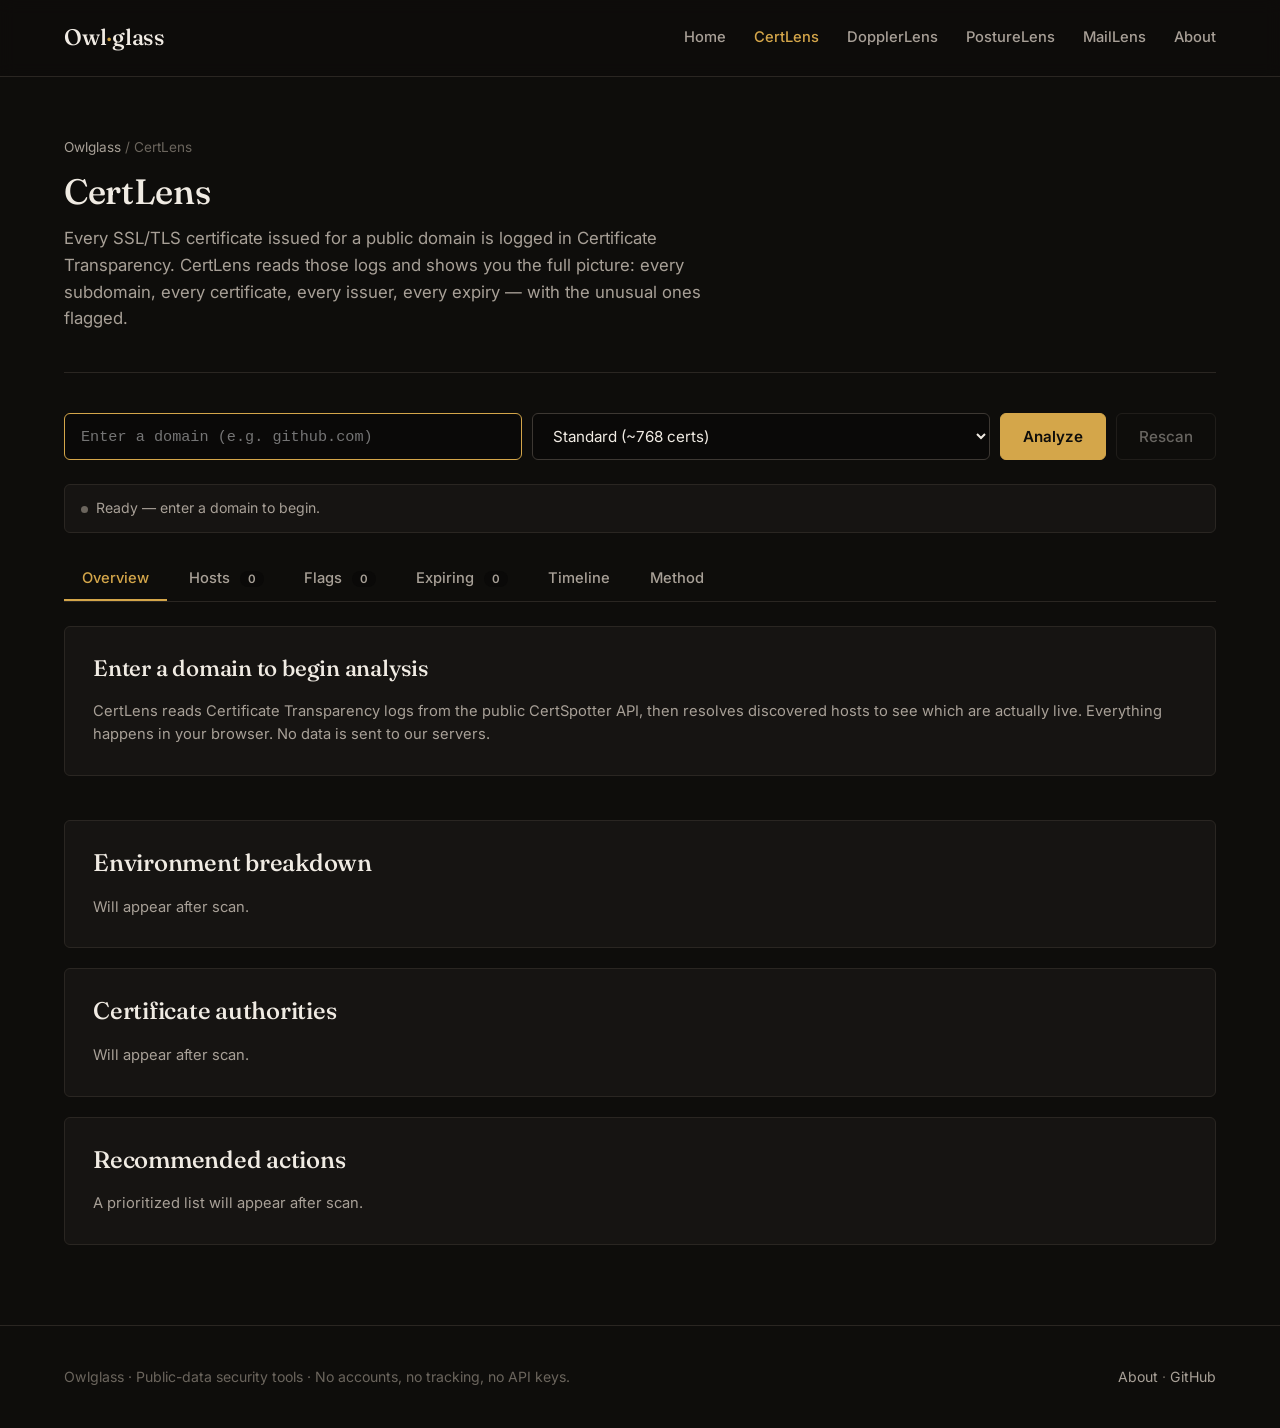
==== certlens/index.html @ 4515b96d "Add files via upload" ====
<!DOCTYPE html>
<html lang="en">
<head>
  <meta charset="UTF-8">
  <meta name="viewport" content="width=device-width, initial-scale=1">
  <title>CertLens · Owlglass</title>
  <meta name="description" content="Find every subdomain and certificate ever issued for a domain. Surface shadow IT, expiring certificates, and unexpected issuance — using public Certificate Transparency logs.">
  <link rel="preconnect" href="https://fonts.googleapis.com">
  <link rel="preconnect" href="https://fonts.gstatic.com" crossorigin>
  <link href="https://fonts.googleapis.com/css2?family=Fraunces:opsz,wght@9..144,400;9..144,500&family=Inter:wght@400;500;600&display=swap" rel="stylesheet">
  <link rel="stylesheet" href="/assets/style.css">
</head>
<body>
  <div id="site-header"></div>

  <main class="container">

    <div class="tool-header">
      <div class="breadcrumb"><a href="/">Owlglass</a> / CertLens</div>
      <h1>CertLens</h1>
      <p class="tagline">Every SSL/TLS certificate issued for a public domain is logged in Certificate Transparency. CertLens reads those logs and shows you the full picture: every subdomain, every certificate, every issuer, every expiry — with the unusual ones flagged.</p>
    </div>

    <div class="input-row no-print">
      <input id="domainInput" type="text" placeholder="Enter a domain (e.g. github.com)" autocomplete="off">
      <select id="depthSelect" title="How many certificates to fetch">
        <option value="1">Quick (~256 certs)</option>
        <option value="3" selected>Standard (~768 certs)</option>
        <option value="5">Deep (~1280 certs)</option>
        <option value="10">Maximum (~2560 certs)</option>
      </select>
      <button class="btn primary" id="scanBtn">Analyze</button>
      <button class="btn" id="rescanBtn" disabled>Rescan</button>
    </div>

    <div class="status" id="statusBar">
      <div><span class="dot" id="statusDot"></span><span id="statusText">Ready — enter a domain to begin.</span></div>
      <div class="faint" id="lastScanText"></div>
    </div>

    <div class="tabs no-print">
      <button class="tab active" data-view="overview">Overview</button>
      <button class="tab" data-view="hosts">Hosts <span class="count" id="hostCount">0</span></button>
      <button class="tab" data-view="risks">Flags <span class="count" id="riskCount">0</span></button>
      <button class="tab" data-view="expiring">Expiring <span class="count" id="expCount">0</span></button>
      <button class="tab" data-view="timeline">Timeline</button>
      <button class="tab" data-view="about">Method</button>
    </div>

    <section class="view active" id="view-overview">
      <div class="section" id="heroBox">
        <h2 id="heroHeadline" style="font-size:1.4rem;">Enter a domain to begin analysis</h2>
        <p id="heroSummary" class="muted">CertLens reads Certificate Transparency logs from the public CertSpotter API, then resolves discovered hosts to see which are actually live. Everything happens in your browser. No data is sent to our servers.</p>
      </div>

      <div class="stats" id="overviewStats"></div>

      <div class="section">
        <h2>Environment breakdown</h2>
        <div id="categoryBreakdown"><p class="muted">Will appear after scan.</p></div>
      </div>

      <div class="section">
        <h2>Certificate authorities</h2>
        <div id="issuerBreakdown"><p class="muted">Will appear after scan.</p></div>
      </div>

      <div class="section">
        <h2>Recommended actions</h2>
        <div id="recommendations"><p class="muted">A prioritized list will appear after scan.</p></div>
      </div>
    </section>

    <section class="view" id="view-hosts">
      <div class="section">
        <h2 id="hostsTitle">Discovered hosts</h2>
        <div class="filters" id="hostFilters">
          <button class="filter active" data-f="all">All</button>
          <button class="filter" data-f="active">Active certs</button>
          <button class="filter" data-f="alive">Live (DNS responds)</button>
          <button class="filter" data-f="prod">Production</button>
          <button class="filter" data-f="dev">Dev / Staging</button>
          <button class="filter" data-f="admin">Admin / Internal</button>
          <button class="filter" data-f="risky">Flagged</button>
        </div>
        <div id="hostList"><p class="muted">Will appear after scan.</p></div>
      </div>
    </section>

    <section class="view" id="view-risks">
      <div class="section">
        <h2>Hosts with flags</h2>
        <p class="muted" style="margin-bottom: 16px;">Suspicious naming, abnormal issuance frequency, revoked certificates, and expiring or expired certs.</p>
        <div id="riskList"><p class="muted">Will appear after scan.</p></div>
      </div>
    </section>

    <section class="view" id="view-expiring">
      <div class="section">
        <h2>Certificates expiring within 30 days</h2>
        <div id="expiringList"><p class="muted">Will appear after scan.</p></div>
      </div>
    </section>

    <section class="view" id="view-timeline">
      <div class="section">
        <h2>Issuance timeline (last 90 days)</h2>
        <div id="timelineList"><p class="muted">Will appear after scan.</p></div>
      </div>
    </section>

    <section class="view" id="view-about">
      <div class="section">
        <h2>How CertLens works</h2>
        <p>Every public SSL/TLS certificate is logged in <strong>Certificate Transparency</strong> — a public, append-only system designed to detect mis-issuance. Anyone can search this data. CertLens uses the <a href="https://sslmate.com/certspotter/" target="_blank" rel="noopener">SSLMate CertSpotter API</a> to retrieve certificates for a domain (and all of its subdomains), then runs DNS lookups via <a href="https://developers.google.com/speed/public-dns/docs/doh" target="_blank" rel="noopener">Google's public DNS-over-HTTPS resolver</a> to see which hosts are actually responding.</p>

        <h3 style="margin-top:24px; margin-bottom:8px;">What CertLens flags</h3>
        <p class="muted">Suspicious naming patterns (login-, secure-, verify-), abnormal issuance frequency for a single host, revoked certificates, expiring or expired certs, and mixed-issuer patterns that may indicate inconsistent ownership.</p>

        <h3 style="margin-top:24px; margin-bottom:8px;">Honest limits</h3>
        <p class="muted">Wildcard certificates (<code>*.example.com</code>) don't reveal subdomain names. The unauthenticated CertSpotter API has hourly rate limits — heavy use of "Maximum" depth on many domains may hit them. Certificates from private PKI never appear in public CT logs.</p>
      </div>
    </section>

  </main>

  <div id="site-footer"></div>
  <script src="/assets/shared.js"></script>
  <script>Owlglass.mount({ active: 'certlens' });</script>

  <script>
  'use strict';

  // ============================================================
  // CertLens — application logic
  // ============================================================

  const CERTSPOTTER_API = 'https://api.certspotter.com/v1/issuances';
  const STORAGE_PREFIX = 'owlglass_certlens_v1_';

  let currentDomain = null;
  let allCerts = [];
  let allHosts = [];
  let knownIds = new Set();
  let newIds = new Set();
  let activeHostFilter = 'all';
  let scanInProgress = false;

  // ------- Categorization -------
  function categorizeHost(name) {
    const n = name.toLowerCase();
    if (/^(login|sso|auth|account|signin|verify|secure)[-.]/.test(n)) return { cat: 'auth', label: 'Auth / Login', risk: 'high' };
    if (/(admin|panel|control|manage|console|dashboard|portal)[-.]/.test(n)) return { cat: 'admin', label: 'Admin', risk: 'high' };
    if (/^(dev|test|staging|stage|qa|uat|preview|sandbox|demo|beta)[-.]/.test(n) || /\.(dev|staging|test)\./.test(n)) return { cat: 'dev', label: 'Dev / Staging', risk: 'medium' };
    if (/^(api|graphql|rest|service|svc|micro)[-.]/.test(n)) return { cat: 'api', label: 'API', risk: 'medium' };
    if (/^(vpn|gateway|gw|proxy|firewall|fw)[-.]/.test(n)) return { cat: 'network', label: 'Network / VPN', risk: 'high' };
    if (/^(mail|smtp|imap|pop|webmail|mx|exchange|outlook|email)[-.]/.test(n)) return { cat: 'mail', label: 'Mail', risk: 'medium' };
    if (/^(www|web|home|main)\./.test(n) || n.split('.').length <= 2) return { cat: 'prod', label: 'Production', risk: 'low' };
    if (/^(internal|intranet|private|corp|hq|office)[-.]/.test(n)) return { cat: 'internal', label: 'Internal', risk: 'high' };
    if (/^(git|gitlab|jenkins|ci|cd|build|deploy|nexus|artifactory|registry)[-.]/.test(n)) return { cat: 'devops', label: 'DevOps', risk: 'high' };
    if (/^(static|cdn|assets|media|img|images|files|download)[-.]/.test(n)) return { cat: 'static', label: 'Static Assets', risk: 'low' };
    if (/^(blog|docs|help|support|community|forum)[-.]/.test(n)) return { cat: 'content', label: 'Content', risk: 'low' };
    return { cat: 'other', label: 'Other', risk: 'low' };
  }

  // ------- Risk detection -------
  function detectRisks(host, certs) {
    const risks = [];
    const nameLower = host.toLowerCase();
    const suspicious = ['secure-','-secure','login-','-login','verify-','-verify','official-','support-','-support','update-','-update'];
    for (const pat of suspicious) {
      if (nameLower.includes(pat)) {
        risks.push({ type: 'suspicious-name', text: 'Suspicious pattern "' + pat + '"', level: 'warn' });
        break;
      }
    }
    const revoked = certs.filter(c => c.revoked);
    if (revoked.length > 0) risks.push({ type: 'revoked', text: revoked.length + ' revoked certificate(s)', level: 'bad' });
    if (certs.length >= 5) {
      const dates = certs.map(c => new Date(c.not_before).getTime()).sort();
      const span = (dates[dates.length-1] - dates[0]) / 86400000;
      if (span < 30) risks.push({ type: 'rapid-rotation', text: certs.length + ' certs in <30 days (abnormal)', level: 'warn' });
    }
    const active = certs.filter(c => !c.revoked).sort((a,b) => new Date(b.not_after) - new Date(a.not_after));
    if (active.length > 0) {
      const latest = active[0];
      const daysLeft = (new Date(latest.not_after) - Date.now()) / 86400000;
      if (daysLeft < 0) risks.push({ type: 'expired', text: 'Latest cert expired ' + Math.abs(Math.round(daysLeft)) + ' days ago', level: 'bad' });
      else if (daysLeft < 30) risks.push({ type: 'expiring', text: 'Expires in ' + Math.round(daysLeft) + ' days', level: 'warn' });
    }
    const issuers = new Set(certs.map(c => c.issuer).filter(Boolean));
    if (issuers.size >= 3 && certs.length >= 3) risks.push({ type: 'multi-issuer', text: issuers.size + ' different CAs — inconsistent issuance', level: 'info' });
    return risks;
  }

  // ------- Fetch (paginated) -------
  async function fetchCertsAllPages(domain, maxPages) {
    const allResults = [];
    let after = null;
    let pageNum = 0;
    const seen = new Set();

    while (pageNum < maxPages) {
      const params = new URLSearchParams({ domain: domain, include_subdomains: 'true', expand: 'dns_names' });
      params.append('expand', 'issuer');
      if (after) params.append('after', after);

      const url = CERTSPOTTER_API + '?' + params.toString();
      setStatus('busy', 'Fetching page ' + (pageNum + 1) + ' of ' + maxPages + ' from CertSpotter…');

      let res;
      try { res = await fetch(url); }
      catch (e) { throw new Error('Network error: ' + e.message); }

      if (!res.ok) {
        if (res.status === 429) {
          const errBody = await res.json().catch(() => ({}));
          throw new Error('Rate limited by CertSpotter — wait ~1 hour or use a smaller depth. ' + (errBody.message || ''));
        }
        if (pageNum === 0) throw new Error('HTTP ' + res.status + ' from CertSpotter');
        break;
      }

      const page = await res.json();
      if (!Array.isArray(page) || page.length === 0) break;

      let added = 0;
      for (const cert of page) {
        if (!seen.has(cert.id)) { seen.add(cert.id); allResults.push(cert); added++; }
      }
      if (added === 0) break;
      after = page[page.length - 1].id;
      pageNum++;
      if (pageNum < maxPages) await new Promise(r => setTimeout(r, 200));
    }

    return allResults;
  }

  async function checkAlive(hostname) {
    try {
      const res = await fetch('https://dns.google/resolve?name=' + encodeURIComponent(hostname) + '&type=A');
      const j = await res.json();
      const ips = (j.Answer || []).filter(a => a.type === 1).map(a => a.data);
      return { alive: ips.length > 0, ips: ips };
    } catch { return { alive: false, ips: [] }; }
  }

  // ------- Process raw certs -------
  function processData(rawCerts) {
    const certs = rawCerts.map(c => ({
      id: c.id,
      sha256: c.cert_sha256,
      dns_names: (c.dns_names || []).filter(n => !n.startsWith('*')),
      wildcard_names: (c.dns_names || []).filter(n => n.startsWith('*')),
      issuer: (c.issuer && (c.issuer.friendly_name || (c.issuer.name && (c.issuer.name.match(/CN=([^,]+)/) || [])[1]))) || 'Unknown',
      not_before: c.not_before,
      not_after: c.not_after,
      revoked: c.revoked,
      daysAgo: Math.floor((Date.now() - new Date(c.not_before)) / 86400000),
      daysToExpiry: Math.floor((new Date(c.not_after) - Date.now()) / 86400000)
    }));

    const hostMap = new Map();
    certs.forEach(c => {
      [...c.dns_names, ...c.wildcard_names].forEach(name => {
        if (!hostMap.has(name)) hostMap.set(name, []);
        hostMap.get(name).push(c);
      });
    });

    const hosts = [...hostMap.entries()].map(([name, hostCerts]) => {
      const cat = categorizeHost(name);
      const risks = detectRisks(name, hostCerts);
      const sorted = [...hostCerts].sort((a, b) => new Date(b.not_before) - new Date(a.not_before));
      const latest = sorted[0];
      const active = sorted.filter(c => !c.revoked && new Date(c.not_after) > Date.now());
      return {
        name: name,
        isWildcard: name.startsWith('*'),
        cat: cat, risks: risks,
        certs: sorted,
        certCount: hostCerts.length,
        latestIssue: latest && latest.not_before,
        latestExpiry: active[0] && active[0].not_after,
        revoked: hostCerts.some(c => c.revoked),
        hasActive: active.length > 0,
        issuers: [...new Set(hostCerts.map(c => c.issuer))],
        alive: null,
        ips: []
      };
    }).sort((a, b) => new Date(b.latestIssue || 0) - new Date(a.latestIssue || 0));

    return { certs: certs, hosts: hosts };
  }

  // ------- Main scan -------
  async function scan(domain) {
    if (scanInProgress) return;
    scanInProgress = true;

    domain = (domain || '').toLowerCase().trim().replace(/^https?:\/\//,'').replace(/^www\./,'').split('/')[0];
    if (!domain || !domain.includes('.')) {
      alert('Please enter a valid domain (e.g. github.com)');
      scanInProgress = false; return;
    }

    currentDomain = domain;
    const maxPages = parseInt(document.getElementById('depthSelect').value) || 3;

    document.getElementById('rescanBtn').disabled = false;
    document.getElementById('scanBtn').disabled = true;

    try {
      setStatus('busy', 'Analyzing ' + domain + '…');
      const rawCerts = await fetchCertsAllPages(domain, maxPages);

      if (!Array.isArray(rawCerts) || rawCerts.length === 0) {
        throw new Error('No certificates found. Domain may be too new, private, or use only self-signed certs.');
      }

      setStatus('busy', 'Processing ' + rawCerts.length + ' certificates…');
      const r = processData(rawCerts);
      allCerts = r.certs; allHosts = r.hosts;

      // Detect new findings
      const storageKey = STORAGE_PREFIX + domain;
      const known = JSON.parse(localStorage.getItem(storageKey + '_ids') || '[]');
      knownIds = new Set(known);
      newIds = new Set();
      if (knownIds.size === 0) {
        knownIds = new Set(allCerts.map(c => c.id));
      } else {
        allCerts.forEach(c => {
          if (!knownIds.has(c.id)) { newIds.add(c.id); knownIds.add(c.id); }
        });
      }
      localStorage.setItem(storageKey + '_ids', JSON.stringify([...knownIds]));
      localStorage.setItem(storageKey + '_lastScan', new Date().toISOString());

      // Sample liveness check on top 30 non-wildcard hosts
      setStatus('busy', 'Checking host liveness…');
      const toCheck = allHosts.filter(h => !h.isWildcard).slice(0, 30);
      await Promise.all(toCheck.map(async h => {
        const r = await checkAlive(h.name);
        h.alive = r.alive; h.ips = r.ips;
      }));

      renderAll();
      setStatus('ok', 'Complete — ' + allCerts.length + ' certificates, ' + allHosts.length + ' unique hosts');
      document.getElementById('lastScanText').textContent = 'Last scan: ' + new Date().toLocaleTimeString();
    } catch (e) {
      console.error('Scan error:', e);
      setStatus('bad', 'Failed: ' + e.message);
    } finally {
      document.getElementById('scanBtn').disabled = false;
      scanInProgress = false;
    }
  }

  function setStatus(type, text) {
    const dot = document.getElementById('statusDot');
    const txt = document.getElementById('statusText');
    if (dot) dot.className = 'dot ' + type;
    if (txt) txt.textContent = text;
  }

  // ------- Rendering -------
  function renderAll() {
    renderOverview();
    renderHosts();
    renderRisks();
    renderExpiring();
    renderTimeline();
    updateCounts();
  }

  function updateCounts() {
    document.getElementById('hostCount').textContent = allHosts.length;
    document.getElementById('riskCount').textContent = allHosts.filter(h => h.risks.length > 0).length;
    document.getElementById('expCount').textContent = allCerts.filter(c => c.daysToExpiry > 0 && c.daysToExpiry <= 30 && !c.revoked).length;
  }

  function renderOverview() {
    if (allHosts.length === 0) return;
    const totalCerts = allCerts.length;
    const totalHosts = allHosts.length;
    const aliveCount = allHosts.filter(h => h.alive === true).length;
    const wildcardCount = allHosts.filter(h => h.isWildcard).length;
    const expiringSoon = allCerts.filter(c => c.daysToExpiry > 0 && c.daysToExpiry <= 30 && !c.revoked).length;
    const expired = allCerts.filter(c => c.daysToExpiry < 0).length;
    const revoked = allCerts.filter(c => c.revoked).length;
    const recent7 = allCerts.filter(c => c.daysAgo <= 7).length;

    let headline, summary;
    if (revoked > 5) { headline = revoked + ' certificates are in revoked state'; summary = 'Investigate immediately. Determine whether revocation was due to compromise or routine replacement.'; }
    else if (expiringSoon > 0) { headline = expiringSoon + ' certificate' + (expiringSoon===1?'':'s') + ' expiring soon'; summary = 'See the Expiring tab for the full list.'; }
    else if (recent7 > 0) { headline = recent7 + ' new certificate' + (recent7===1?'':'s') + ' issued in the last 7 days'; summary = 'Found ' + totalHosts + ' unique hosts under ' + currentDomain + '. ' + aliveCount + ' are currently responding.'; }
    else { headline = 'Analysis complete for ' + currentDomain; summary = 'Total ' + totalHosts + ' unique hosts, ' + totalCerts + ' certificates.'; }
    document.getElementById('heroHeadline').textContent = headline;
    document.getElementById('heroSummary').textContent = summary;

    document.getElementById('overviewStats').innerHTML =
      stat('Total certificates', totalCerts, 'From CT logs') +
      stat('Unique hosts', totalHosts, wildcardCount + ' wildcard' + (wildcardCount===1?'':'s')) +
      stat('Live (DNS responds)', aliveCount, 'Top 30 sampled') +
      stat('Issued last 7 days', recent7, 'New certificates', recent7 > 5 ? 'warn' : '') +
      stat('Expiring soon', expiringSoon, 'Within 30 days', expiringSoon > 0 ? 'warn' : 'ok') +
      stat('Expired', expired, 'Need renewal', expired > 0 ? 'alert' : 'ok') +
      stat('Revoked', revoked, 'Need investigation', revoked > 0 ? 'alert' : 'ok') +
      stat('New this scan', newIds.size, 'Since last visit');

    // Category bars
    const catCounts = {};
    allHosts.forEach(h => { catCounts[h.cat.label] = (catCounts[h.cat.label] || 0) + 1; });
    const sortedCats = Object.entries(catCounts).sort((a,b) => b[1] - a[1]);
    const maxCat = sortedCats[0] ? sortedCats[0][1] : 1;
    document.getElementById('categoryBreakdown').innerHTML = sortedCats.map(([label, count]) =>
      '<div class="bar-row"><div class="bar-label">' + label + '</div><div class="bar-track"><div class="bar-fill" style="width:' + (count/maxCat*100) + '%">' + count + '</div></div></div>'
    ).join('');

    // Issuer bars
    const issuerCounts = {};
    allCerts.forEach(c => { issuerCounts[c.issuer] = (issuerCounts[c.issuer] || 0) + 1; });
    const sortedIssuers = Object.entries(issuerCounts).sort((a,b) => b[1] - a[1]).slice(0, 8);
    const maxIss = sortedIssuers[0] ? sortedIssuers[0][1] : 1;
    document.getElementById('issuerBreakdown').innerHTML = sortedIssuers.map(([name, count]) =>
      '<div class="bar-row"><div class="bar-label">' + escapeHtml(name) + '</div><div class="bar-track"><div class="bar-fill" style="width:' + (count/maxIss*100) + '%">' + count + '</div></div></div>'
    ).join('');

    // Recommendations
    const recs = [];
    if (expired > 0) recs.push({ title: 'Renew ' + expired + ' expired certificate' + (expired===1?'':'s'), why: 'Services using expired certificates show browser warnings and break traffic.' });
    if (expiringSoon > 0) recs.push({ title: expiringSoon + ' certificate' + (expiringSoon===1?'':'s') + ' expire within 30 days', why: 'Schedule renewals. Verify automatic renewal is configured.' });
    if (revoked > 0) recs.push({ title: 'Investigate ' + revoked + ' revoked certificate' + (revoked===1?'':'s'), why: 'Determine if revocation was due to compromise or routine replacement.' });
    const adminHosts = allHosts.filter(h => h.cat.cat === 'admin' || h.cat.cat === 'auth');
    if (adminHosts.length > 0) recs.push({ title: 'Review ' + adminHosts.length + ' admin / auth host' + (adminHosts.length===1?'':'s'), why: 'Externally exposed admin pages are high-value targets. Verify WAF, MFA, and IP allowlists.' });
    const devHosts = allHosts.filter(h => h.cat.cat === 'dev');
    if (devHosts.length > 5) recs.push({ title: devHosts.length + ' dev / staging hosts exposed externally', why: 'Non-production environments shouldn\'t be public.' });
    if (recs.length === 0) recs.push({ title: 'No major risks detected', why: 'No immediate action required.' });

    document.getElementById('recommendations').innerHTML = recs.slice(0, 6).map((r, i) =>
      '<div class="rec"><div class="rec-num">' + (i+1) + '</div><div><div class="rec-title">' + escapeHtml(r.title) + '</div><div class="rec-why">' + escapeHtml(r.why) + '</div></div></div>'
    ).join('');
  }

  function stat(label, value, meta, mod) {
    return '<div class="stat ' + (mod||'') + '"><div class="label">' + label + '</div><div class="value">' + value + '</div><div class="meta">' + meta + '</div></div>';
  }

  function renderHosts() {
    let filtered = [...allHosts];
    if (activeHostFilter === 'active') filtered = filtered.filter(h => h.hasActive);
    else if (activeHostFilter === 'alive') filtered = filtered.filter(h => h.alive === true);
    else if (activeHostFilter === 'prod') filtered = filtered.filter(h => h.cat.cat === 'prod');
    else if (activeHostFilter === 'dev') filtered = filtered.filter(h => h.cat.cat === 'dev');
    else if (activeHostFilter === 'admin') filtered = filtered.filter(h => ['admin','auth','internal','devops'].includes(h.cat.cat));
    else if (activeHostFilter === 'risky') filtered = filtered.filter(h => h.risks.length > 0);

    const c = document.getElementById('hostList');
    document.getElementById('hostsTitle').textContent = 'Discovered hosts (' + filtered.length + ' / ' + allHosts.length + ')';

    if (filtered.length === 0) {
      c.innerHTML = '<div class="empty"><div class="ico">—</div>No hosts match this filter.</div>';
      return;
    }

    c.innerHTML = filtered.slice(0, 500).map(h => {
      const isNew = h.certs.some(c => newIds.has(c.id));
      const flag = h.revoked ? 'flag-bad' : h.cat.risk === 'high' ? 'flag-warn' : isNew ? 'flag-new' : '';
      const expiryDays = h.latestExpiry ? Math.floor((new Date(h.latestExpiry) - Date.now()) / 86400000) : null;
      let badge = '';
      if (isNew) badge = '<span class="badge new">NEW</span>';
      else if (!h.hasActive) badge = '<span class="badge muted">expired</span>';
      else if (expiryDays !== null && expiryDays < 30) badge = '<span class="badge warn">' + expiryDays + 'd left</span>';
      else if (h.revoked) badge = '<span class="badge bad">revoked</span>';
      else badge = '<span class="badge ok">active</span>';

      return '<div class="row ' + flag + '">' +
        '<div>' + badge + '</div>' +
        '<div>' +
          '<div class="row-name">' + escapeHtml(h.name) + '</div>' +
          '<div class="row-meta">' +
            '<span class="pill accent">' + h.cat.label + '</span>' +
            '<span class="pill">' + h.certCount + ' cert' + (h.certCount===1?'':'s') + '</span>' +
            (h.alive === true ? '<span class="pill ok">responding</span>' : '') +
            (h.ips.length > 0 ? h.ips.slice(0,2).map(ip => '<span class="pill">' + ip + '</span>').join('') : '') +
            '<span class="faint">' + h.issuers.slice(0,2).map(escapeHtml).join(', ') + '</span>' +
          '</div>' +
          (h.risks.length > 0 ? '<div class="row-meta" style="margin-top:6px;">' + h.risks.map(r => '<span class="pill ' + (r.level==='bad'?'bad':r.level==='warn'?'warn':'') + '">' + escapeHtml(r.text) + '</span>').join('') + '</div>' : '') +
        '</div>' +
        '<div class="faint" style="text-align:right; font-size:0.78rem;">' + (h.latestIssue ? new Date(h.latestIssue).toISOString().slice(0,10) : '—') + '<br>latest issue</div>' +
      '</div>';
    }).join('') + (filtered.length > 500 ? '<div class="faint" style="text-align:center;padding:14px">Showing top 500 of ' + filtered.length + '</div>' : '');
  }

  function renderRisks() {
    const riskyHosts = allHosts.filter(h => h.risks.length > 0).sort((a,b) => {
      const score = h => h.risks.reduce((s,r) => s + (r.level === 'bad' ? 3 : r.level === 'warn' ? 2 : 1), 0);
      return score(b) - score(a);
    });
    const c = document.getElementById('riskList');
    if (riskyHosts.length === 0) { c.innerHTML = '<div class="empty"><div class="ico">✓</div>No flags detected.</div>'; return; }
    c.innerHTML = riskyHosts.map(h => {
      const worst = h.risks.some(r => r.level === 'bad') ? 'flag-bad' : 'flag-warn';
      const badge = worst === 'flag-bad' ? '<span class="badge bad">critical</span>' : '<span class="badge warn">warning</span>';
      return '<div class="row ' + worst + '">' +
        '<div>' + badge + '</div>' +
        '<div>' +
          '<div class="row-name">' + escapeHtml(h.name) + '</div>' +
          '<div class="row-meta"><span class="pill accent">' + h.cat.label + '</span><span class="pill">' + h.certCount + ' cert' + (h.certCount===1?'':'s') + '</span></div>' +
          '<div class="row-meta" style="margin-top:6px;">' + h.risks.map(r => '<span class="pill ' + (r.level==='bad'?'bad':r.level==='warn'?'warn':'') + '">' + escapeHtml(r.text) + '</span>').join('') + '</div>' +
        '</div>' +
        '<div></div>' +
      '</div>';
    }).join('');
  }

  function renderExpiring() {
    const expiring = allCerts.filter(c => c.daysToExpiry > 0 && c.daysToExpiry <= 30 && !c.revoked).sort((a,b) => a.daysToExpiry - b.daysToExpiry);
    const c = document.getElementById('expiringList');
    if (expiring.length === 0) { c.innerHTML = '<div class="empty"><div class="ico">✓</div>No certificates expiring within 30 days.</div>'; return; }
    c.innerHTML = expiring.map(cert => {
      const names = [...cert.dns_names, ...cert.wildcard_names];
      const urgent = cert.daysToExpiry <= 7;
      const flag = urgent ? 'flag-bad' : 'flag-warn';
      const badge = urgent ? '<span class="badge bad">' + cert.daysToExpiry + 'd</span>' : '<span class="badge warn">' + cert.daysToExpiry + 'd</span>';
      return '<div class="row ' + flag + '">' +
        '<div>' + badge + '</div>' +
        '<div>' +
          '<div class="row-name">' + escapeHtml(names.join(', ')) + '</div>' +
          '<div class="row-meta"><span class="pill">' + escapeHtml(cert.issuer) + '</span><span class="faint">expires ' + cert.not_after.slice(0,10) + '</span></div>' +
        '</div>' +
        '<div></div>' +
      '</div>';
    }).join('');
  }

  function renderTimeline() {
    const recent = allCerts.filter(c => c.daysAgo <= 90).sort((a,b) => new Date(b.not_before) - new Date(a.not_before));
    const c = document.getElementById('timelineList');
    if (recent.length === 0) { c.innerHTML = '<div class="empty">No issuance in the last 90 days.</div>'; return; }
    const byDate = {};
    recent.forEach(cert => {
      const d = cert.not_before.slice(0,10);
      if (!byDate[d]) byDate[d] = [];
      byDate[d].push(cert);
    });
    c.innerHTML = Object.entries(byDate).map(([date, certs]) =>
      '<div class="row" style="grid-template-columns: 100px 1fr;">' +
        '<div class="faint">' + date + '<br>' + certs.length + ' cert' + (certs.length===1?'':'s') + '</div>' +
        '<div>' + certs.slice(0, 5).map(cert => {
          const names = [...cert.dns_names, ...cert.wildcard_names];
          return '<div class="row-name" style="margin:2px 0; font-size:0.85rem;">' + escapeHtml(names.slice(0,3).join(', ')) + (names.length>3?' +' + (names.length-3) + ' more':'') + ' <span class="faint">— ' + escapeHtml(cert.issuer) + '</span></div>';
        }).join('') + (certs.length > 5 ? '<div class="faint" style="font-size:0.78rem;">+' + (certs.length-5) + ' more</div>' : '') + '</div>' +
      '</div>'
    ).join('');
  }

  function escapeHtml(s) {
    return String(s).replace(/&/g,'&amp;').replace(/</g,'&lt;').replace(/>/g,'&gt;').replace(/"/g,'&quot;').replace(/'/g,'&#39;');
  }

  // ------- Wire up events -------
  document.querySelectorAll('.tab').forEach(t => {
    t.addEventListener('click', () => {
      document.querySelectorAll('.tab').forEach(x => x.classList.remove('active'));
      document.querySelectorAll('.view').forEach(v => v.classList.remove('active'));
      t.classList.add('active');
      document.getElementById('view-' + t.dataset.view).classList.add('active');
    });
  });

  document.querySelectorAll('#hostFilters .filter').forEach(f => {
    f.addEventListener('click', () => {
      document.querySelectorAll('#hostFilters .filter').forEach(x => x.classList.remove('active'));
      f.classList.add('active');
      activeHostFilter = f.dataset.f;
      renderHosts();
    });
  });

  document.getElementById('scanBtn').addEventListener('click', () => {
    const v = document.getElementById('domainInput').value;
    if (v.trim()) scan(v);
  });
  document.getElementById('rescanBtn').addEventListener('click', () => { if (currentDomain) scan(currentDomain); });
  document.getElementById('domainInput').addEventListener('keydown', e => {
    if (e.key === 'Enter' && !scanInProgress) {
      e.preventDefault();
      const v = document.getElementById('domainInput').value;
      if (v.trim()) scan(v);
    }
  });

  // URL hash auto-scan, e.g. /certlens/#github.com
  const h = decodeURIComponent(window.location.hash.replace('#',''));
  if (h && h.includes('.')) {
    document.getElementById('domainInput').value = h;
    setTimeout(() => scan(h), 300);
  }
  document.getElementById('domainInput').focus();

  </script>
</body>
</html>
---- assets/style.css ----
/* =========================================================
   Owlglass — Shared Design System
   Deep, restrained, slightly literary. Amber accent used
   sparingly. No gradients. Minimal icons.
   ========================================================= */

/* ---- Tokens ---- */
:root {
  /* Surfaces */
  --bg: #0e0d0b;            /* near-black, warm */
  --bg-raised: #161412;     /* card surface */
  --bg-sunken: #0a0908;     /* input surface */
  --border: #2a2622;        /* hairline border */
  --border-strong: #3d3833;

  /* Text */
  --text: #f0ebe3;          /* off-white, warm */
  --text-muted: #a8a097;
  --text-faint: #6b655d;

  /* Accent — muted amber */
  --accent: #d4a64a;
  --accent-soft: #d4a64a22;
  --accent-strong: #e8b95a;

  /* Status (used sparingly, only when meaningful) */
  --ok: #7cb88f;
  --warn: #d4a64a;
  --bad: #c97a6b;

  /* Type */
  --font-sans: 'Inter', -apple-system, BlinkMacSystemFont, 'Segoe UI', sans-serif;
  --font-serif: 'Fraunces', Georgia, serif;
  --font-mono: 'SF Mono', 'JetBrains Mono', Consolas, monospace;

  /* Layout */
  --max-width: 1200px;
  --radius: 6px;
}

/* ---- Reset ---- */
*, *::before, *::after { box-sizing: border-box; margin: 0; padding: 0; }
html { scroll-behavior: smooth; }
body {
  font-family: var(--font-sans);
  background: var(--bg);
  color: var(--text);
  font-size: 16px;
  line-height: 1.6;
  -webkit-font-smoothing: antialiased;
  text-rendering: optimizeLegibility;
}

/* ---- Typography ---- */
h1, h2, h3 {
  font-family: var(--font-serif);
  font-weight: 500;
  letter-spacing: -0.01em;
  line-height: 1.2;
  color: var(--text);
}
h1 { font-size: 2.5rem; }
h2 { font-size: 1.5rem; margin-bottom: 1rem; }
h3 { font-size: 1.15rem; font-family: var(--font-sans); font-weight: 600; }
p { color: var(--text-muted); }
a { color: var(--accent); text-decoration: none; }
a:hover { color: var(--accent-strong); }
code {
  font-family: var(--font-mono);
  font-size: 0.9em;
  background: var(--bg-sunken);
  padding: 0.1em 0.4em;
  border-radius: 3px;
  color: var(--accent);
}

/* ---- Layout ---- */
.container { max-width: var(--max-width); margin: 0 auto; padding: 0 24px; }

/* ---- Header ---- */
.site-header {
  border-bottom: 1px solid var(--border);
  padding: 20px 0;
  position: sticky;
  top: 0;
  background: rgba(14, 13, 11, 0.92);
  backdrop-filter: blur(8px);
  z-index: 50;
}
.site-header .container {
  display: flex;
  justify-content: space-between;
  align-items: center;
}
.wordmark {
  font-family: var(--font-serif);
  font-size: 1.4rem;
  font-weight: 500;
  color: var(--text);
  letter-spacing: -0.01em;
}
.wordmark .accent { color: var(--accent); }
.nav { display: flex; gap: 28px; align-items: center; }
.nav a {
  color: var(--text-muted);
  font-size: 0.92rem;
  font-weight: 500;
  transition: color 0.15s;
}
.nav a:hover, .nav a.active { color: var(--text); }
.nav a.active { color: var(--accent); }

/* ---- Footer ---- */
.site-footer {
  border-top: 1px solid var(--border);
  padding: 40px 0;
  margin-top: 80px;
  font-size: 0.88rem;
  color: var(--text-faint);
}
.site-footer .container {
  display: flex;
  justify-content: space-between;
  flex-wrap: wrap;
  gap: 16px;
}
.site-footer a { color: var(--text-muted); }
.site-footer a:hover { color: var(--accent); }

/* ---- Hero (landing page) ---- */
.hero {
  padding: 100px 0 60px;
  text-align: left;
}
.hero h1 {
  font-size: 3.2rem;
  max-width: 720px;
  margin-bottom: 24px;
}
.hero h1 .accent { color: var(--accent); font-style: italic; }
.hero .lede {
  font-size: 1.15rem;
  color: var(--text-muted);
  max-width: 640px;
  line-height: 1.6;
}

/* ---- Tool grid (landing page) ---- */
.tool-grid {
  display: grid;
  grid-template-columns: repeat(auto-fit, minmax(280px, 1fr));
  gap: 16px;
  margin: 40px 0 80px;
}
.tool-card {
  background: var(--bg-raised);
  border: 1px solid var(--border);
  border-radius: var(--radius);
  padding: 28px;
  transition: border-color 0.2s, transform 0.2s;
  display: flex;
  flex-direction: column;
}
.tool-card:hover {
  border-color: var(--accent);
  transform: translateY(-2px);
}
.tool-card.coming-soon { opacity: 0.55; }
.tool-card.coming-soon:hover { border-color: var(--border); transform: none; }
.tool-card .name {
  font-family: var(--font-serif);
  font-size: 1.4rem;
  color: var(--text);
  margin-bottom: 6px;
}
.tool-card .tag {
  font-size: 0.72rem;
  color: var(--accent);
  text-transform: uppercase;
  letter-spacing: 0.12em;
  margin-bottom: 14px;
  font-weight: 600;
}
.tool-card .desc {
  color: var(--text-muted);
  font-size: 0.95rem;
  margin-bottom: 20px;
  flex: 1;
}
.tool-card .arrow {
  color: var(--accent);
  font-size: 0.88rem;
  font-weight: 500;
}

/* ---- Tool page header ---- */
.tool-header {
  padding: 60px 0 40px;
  border-bottom: 1px solid var(--border);
  margin-bottom: 40px;
}
.tool-header .breadcrumb {
  font-size: 0.85rem;
  color: var(--text-faint);
  margin-bottom: 12px;
}
.tool-header .breadcrumb a { color: var(--text-muted); }
.tool-header h1 {
  font-size: 2.2rem;
  margin-bottom: 12px;
}
.tool-header .tagline {
  font-size: 1.05rem;
  color: var(--text-muted);
  max-width: 700px;
}

/* ---- Forms / inputs ---- */
.input-row {
  display: flex;
  gap: 10px;
  flex-wrap: wrap;
  margin-bottom: 24px;
}
input[type="text"], input[type="search"], select {
  flex: 1;
  min-width: 240px;
  padding: 12px 16px;
  background: var(--bg-sunken);
  border: 1px solid var(--border-strong);
  border-radius: var(--radius);
  color: var(--text);
  font-family: var(--font-mono);
  font-size: 0.95rem;
  outline: none;
  transition: border-color 0.15s;
}
input[type="text"]:focus, input[type="search"]:focus, select:focus {
  border-color: var(--accent);
}
select {
  font-family: var(--font-sans);
  cursor: pointer;
}

/* ---- Buttons ---- */
.btn {
  padding: 12px 22px;
  background: transparent;
  color: var(--text);
  border: 1px solid var(--border-strong);
  border-radius: var(--radius);
  font-family: var(--font-sans);
  font-size: 0.95rem;
  font-weight: 500;
  cursor: pointer;
  transition: all 0.15s;
}
.btn:hover { border-color: var(--accent); color: var(--accent); }
.btn:disabled { opacity: 0.4; cursor: not-allowed; }
.btn.primary {
  background: var(--accent);
  color: var(--bg);
  border-color: var(--accent);
  font-weight: 600;
}
.btn.primary:hover { background: var(--accent-strong); border-color: var(--accent-strong); color: var(--bg); }
.btn.ghost { border-color: transparent; color: var(--text-muted); }
.btn.ghost:hover { color: var(--text); border-color: var(--border-strong); }

/* ---- Status bar ---- */
.status {
  padding: 12px 16px;
  background: var(--bg-raised);
  border: 1px solid var(--border);
  border-radius: var(--radius);
  font-size: 0.88rem;
  color: var(--text-muted);
  display: flex;
  justify-content: space-between;
  align-items: center;
  flex-wrap: wrap;
  gap: 10px;
  margin-bottom: 24px;
}
.status .dot {
  display: inline-block;
  width: 7px;
  height: 7px;
  border-radius: 50%;
  background: var(--text-faint);
  margin-right: 8px;
  vertical-align: middle;
}
.status .dot.ok { background: var(--ok); }
.status .dot.warn { background: var(--warn); }
.status .dot.bad { background: var(--bad); }
.status .dot.busy { background: var(--accent); animation: pulse 1.4s infinite; }
@keyframes pulse { 0%, 100% { opacity: 1; } 50% { opacity: 0.35; } }

/* ---- Cards / sections ---- */
.section {
  background: var(--bg-raised);
  border: 1px solid var(--border);
  border-radius: var(--radius);
  padding: 28px;
  margin-bottom: 20px;
}
.section h2 { margin-bottom: 18px; }
.section .muted { color: var(--text-muted); font-size: 0.92rem; }

/* ---- Stats row ---- */
.stats {
  display: grid;
  grid-template-columns: repeat(auto-fit, minmax(170px, 1fr));
  gap: 14px;
  margin-bottom: 24px;
}
.stat {
  background: var(--bg-raised);
  border: 1px solid var(--border);
  border-radius: var(--radius);
  padding: 18px 20px;
}
.stat .label {
  font-size: 0.72rem;
  color: var(--text-faint);
  text-transform: uppercase;
  letter-spacing: 0.1em;
  margin-bottom: 8px;
  font-weight: 600;
}
.stat .value {
  font-family: var(--font-serif);
  font-size: 2rem;
  font-weight: 500;
  color: var(--text);
  line-height: 1;
}
.stat .meta {
  font-size: 0.8rem;
  color: var(--text-faint);
  margin-top: 6px;
}
.stat.alert .value { color: var(--bad); }
.stat.warn .value { color: var(--warn); }
.stat.ok .value { color: var(--ok); }

/* ---- Tabs ---- */
.tabs {
  display: flex;
  gap: 4px;
  border-bottom: 1px solid var(--border);
  margin-bottom: 24px;
  flex-wrap: wrap;
}
.tab {
  padding: 12px 18px;
  background: none;
  border: none;
  border-bottom: 2px solid transparent;
  color: var(--text-muted);
  font-family: var(--font-sans);
  font-size: 0.92rem;
  font-weight: 500;
  cursor: pointer;
  transition: color 0.15s, border-color 0.15s;
}
.tab:hover { color: var(--text); }
.tab.active { color: var(--accent); border-bottom-color: var(--accent); }
.tab .count {
  display: inline-block;
  background: var(--bg-sunken);
  padding: 1px 8px;
  border-radius: 10px;
  font-size: 0.72rem;
  margin-left: 6px;
  color: var(--text-muted);
  font-weight: 600;
}
.view { display: none; }
.view.active { display: block; }

/* ---- Result rows ---- */
.row {
  display: grid;
  grid-template-columns: auto 1fr auto;
  gap: 16px;
  padding: 14px 16px;
  background: var(--bg-sunken);
  border: 1px solid var(--border);
  border-radius: var(--radius);
  margin-bottom: 8px;
  align-items: center;
  transition: border-color 0.15s;
}
.row:hover { border-color: var(--border-strong); }
.row.flag-bad { border-left: 3px solid var(--bad); }
.row.flag-warn { border-left: 3px solid var(--warn); }
.row.flag-new { border-left: 3px solid var(--accent); }
.row.flag-ok { border-left: 3px solid var(--ok); }

.row-name {
  font-family: var(--font-mono);
  font-size: 0.92rem;
  color: var(--text);
  word-break: break-all;
  font-weight: 500;
}
.row-meta {
  font-size: 0.8rem;
  color: var(--text-faint);
  margin-top: 4px;
  display: flex;
  gap: 12px;
  flex-wrap: wrap;
}
.pill {
  display: inline-block;
  background: var(--bg-raised);
  border: 1px solid var(--border);
  padding: 2px 8px;
  border-radius: 10px;
  font-size: 0.72rem;
  color: var(--text-muted);
  font-family: var(--font-sans);
}
.pill.accent { color: var(--accent); border-color: var(--accent-soft); }
.pill.ok { color: var(--ok); border-color: rgba(124,184,143,0.25); }
.pill.warn { color: var(--warn); border-color: rgba(212,166,74,0.25); }
.pill.bad { color: var(--bad); border-color: rgba(201,122,107,0.25); }

.badge {
  padding: 3px 10px;
  border-radius: 10px;
  font-size: 0.7rem;
  font-weight: 600;
  letter-spacing: 0.06em;
  text-transform: uppercase;
  white-space: nowrap;
  font-family: var(--font-sans);
}
.badge.ok { background: rgba(124,184,143,0.15); color: var(--ok); }
.badge.warn { background: rgba(212,166,74,0.15); color: var(--warn); }
.badge.bad { background: rgba(201,122,107,0.15); color: var(--bad); }
.badge.new { background: var(--accent-soft); color: var(--accent); }
.badge.muted { background: var(--bg-raised); color: var(--text-faint); }

/* ---- Filters ---- */
.filters {
  display: flex;
  gap: 8px;
  margin-bottom: 16px;
  flex-wrap: wrap;
}
.filter {
  padding: 6px 14px;
  background: transparent;
  border: 1px solid var(--border);
  border-radius: 14px;
  cursor: pointer;
  font-size: 0.82rem;
  color: var(--text-muted);
  font-family: var(--font-sans);
  transition: all 0.15s;
}
.filter:hover { color: var(--text); border-color: var(--border-strong); }
.filter.active {
  background: var(--accent-soft);
  color: var(--accent);
  border-color: var(--accent);
  font-weight: 600;
}

/* ---- Empty / loading states ---- */
.empty {
  text-align: center;
  padding: 60px 20px;
  color: var(--text-faint);
}
.empty .ico {
  font-family: var(--font-serif);
  font-size: 2.5rem;
  color: var(--text-faint);
  margin-bottom: 12px;
  opacity: 0.6;
}
.spinner {
  width: 28px;
  height: 28px;
  border: 2px solid var(--border-strong);
  border-top-color: var(--accent);
  border-radius: 50%;
  animation: spin 0.8s linear infinite;
  margin: 0 auto 14px;
}
@keyframes spin { to { transform: rotate(360deg); } }

/* ---- Issuer / category bars ---- */
.bar-row {
  display: flex;
  align-items: center;
  gap: 12px;
  margin-bottom: 8px;
}
.bar-label {
  width: 160px;
  font-size: 0.88rem;
  color: var(--text-muted);
  white-space: nowrap;
  overflow: hidden;
  text-overflow: ellipsis;
}
.bar-track {
  flex: 1;
  height: 18px;
  background: var(--bg-sunken);
  border-radius: 3px;
  overflow: hidden;
}
.bar-fill {
  height: 100%;
  background: var(--accent);
  display: flex;
  align-items: center;
  justify-content: flex-end;
  padding-right: 8px;
  font-size: 0.72rem;
  font-weight: 600;
  color: var(--bg);
  font-family: var(--font-sans);
}

/* ---- Recommendations ---- */
.rec {
  display: grid;
  grid-template-columns: auto 1fr;
  gap: 16px;
  padding: 16px;
  background: var(--bg-sunken);
  border: 1px solid var(--border);
  border-left: 3px solid var(--accent);
  border-radius: var(--radius);
  margin-bottom: 8px;
}
.rec-num {
  font-family: var(--font-serif);
  font-size: 1.5rem;
  color: var(--accent);
  font-weight: 500;
}
.rec-title { color: var(--text); font-weight: 500; margin-bottom: 4px; }
.rec-why { color: var(--text-muted); font-size: 0.9rem; }

/* ---- Utility ---- */
.muted { color: var(--text-muted); }
.faint { color: var(--text-faint); }
.hidden { display: none !important; }
.no-print { }

/* ---- Print ---- */
@media print {
  body { background: white; color: black; }
  .site-header, .site-footer, .no-print { display: none !important; }
  .section, .stat, .row { background: white; border: 1px solid #ccc; }
  h1, h2, h3, .stat .value, .row-name { color: black; }
}

/* ---- Responsive ---- */
@media (max-width: 720px) {
  .container { padding: 0 16px; }
  .hero { padding: 60px 0 40px; }
  .hero h1 { font-size: 2.2rem; }
  .nav { gap: 16px; }
  .nav a { font-size: 0.85rem; }
  h1 { font-size: 1.8rem; }
}
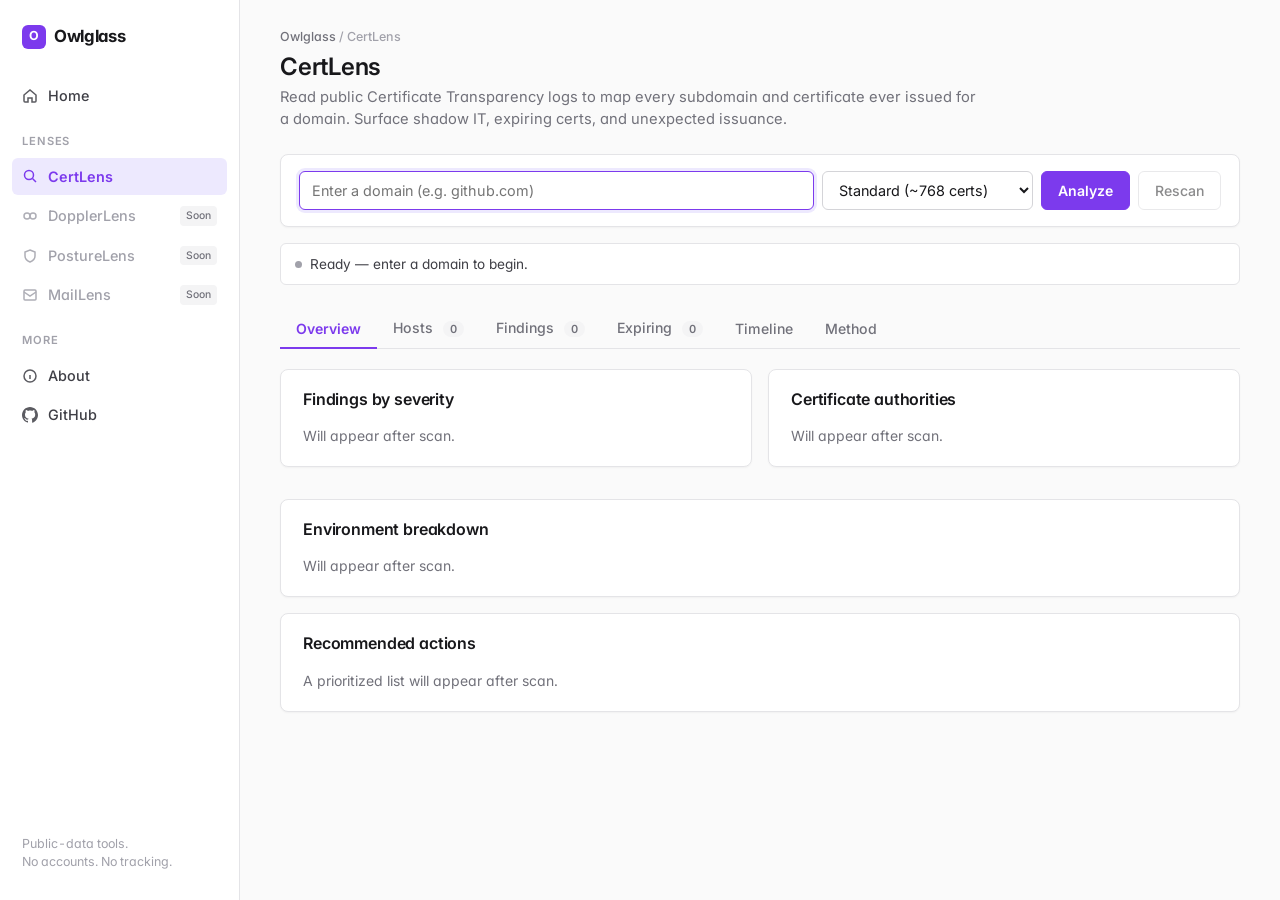
==== commit 17d43e5a: "Add files via upload" ====
--- a/certlens/index.html
+++ b/certlens/index.html
@@ -4,603 +4,723 @@
   <meta charset="UTF-8">
   <meta name="viewport" content="width=device-width, initial-scale=1">
   <title>CertLens · Owlglass</title>
-  <meta name="description" content="Find every subdomain and certificate ever issued for a domain. Surface shadow IT, expiring certificates, and unexpected issuance — using public Certificate Transparency logs.">
+  <meta name="description" content="Find every subdomain and certificate ever issued for a domain. Surface shadow IT, expiring certificates, and unexpected issuance from public Certificate Transparency logs.">
   <link rel="preconnect" href="https://fonts.googleapis.com">
   <link rel="preconnect" href="https://fonts.gstatic.com" crossorigin>
-  <link href="https://fonts.googleapis.com/css2?family=Fraunces:opsz,wght@9..144,400;9..144,500&family=Inter:wght@400;500;600&display=swap" rel="stylesheet">
+  <link href="https://fonts.googleapis.com/css2?family=Inter:wght@400;500;600;700&display=swap" rel="stylesheet">
   <link rel="stylesheet" href="/assets/style.css">
 </head>
 <body>
-  <div id="site-header"></div>
-
-  <main class="container">
-
-    <div class="tool-header">
-      <div class="breadcrumb"><a href="/">Owlglass</a> / CertLens</div>
-      <h1>CertLens</h1>
-      <p class="tagline">Every SSL/TLS certificate issued for a public domain is logged in Certificate Transparency. CertLens reads those logs and shows you the full picture: every subdomain, every certificate, every issuer, every expiry — with the unusual ones flagged.</p>
+<div class="app">
+  <div id="sidebar-slot"></div>
+
+  <main class="main">
+    <div class="main-inner">
+      <button class="mobile-toggle" aria-label="Toggle menu"></button>
+
+      <div class="topbar">
+        <div class="titles">
+          <div class="breadcrumb"><a href="/">Owlglass</a> / CertLens</div>
+          <h1>CertLens</h1>
+          <p class="tagline">Read public Certificate Transparency logs to map every subdomain and certificate ever issued for a domain. Surface shadow IT, expiring certs, and unexpected issuance.</p>
+        </div>
+      </div>
+
+      <div class="card" style="padding: 16px 18px;">
+        <div class="input-row" style="margin-bottom: 0;">
+          <input id="domainInput" type="text" placeholder="Enter a domain (e.g. github.com)" autocomplete="off">
+          <select id="depthSelect" title="How many certificates to fetch" style="flex: 0 0 auto; min-width: 180px;">
+            <option value="1">Quick (~256 certs)</option>
+            <option value="3" selected>Standard (~768 certs)</option>
+            <option value="5">Deep (~1280 certs)</option>
+            <option value="10">Maximum (~2560 certs)</option>
+          </select>
+          <button class="btn primary" id="scanBtn">Analyze</button>
+          <button class="btn" id="rescanBtn" disabled>Rescan</button>
+        </div>
+      </div>
+
+      <div class="status" id="statusBar">
+        <div><span class="dot" id="statusDot"></span><span id="statusText">Ready — enter a domain to begin.</span></div>
+        <div class="faint" id="lastScanText"></div>
+      </div>
+
+      <!-- Top metric strip — populated after scan -->
+      <div class="metric-strip" id="metricStrip" style="display:none;"></div>
+
+      <div class="tabs">
+        <button class="tab active" data-view="overview">Overview</button>
+        <button class="tab" data-view="hosts">Hosts <span class="count" id="hostCount">0</span></button>
+        <button class="tab" data-view="risks">Findings <span class="count" id="riskCount">0</span></button>
+        <button class="tab" data-view="expiring">Expiring <span class="count" id="expCount">0</span></button>
+        <button class="tab" data-view="timeline">Timeline</button>
+        <button class="tab" data-view="about">Method</button>
+      </div>
+
+      <section class="view active" id="view-overview">
+
+        <div class="grid-2">
+          <div class="card">
+            <div class="card-header">
+              <h2>Findings by severity</h2>
+            </div>
+            <div id="severitySummary"><p class="muted">Will appear after scan.</p></div>
+          </div>
+
+          <div class="card">
+            <div class="card-header">
+              <h2>Certificate authorities</h2>
+            </div>
+            <div id="issuerDonut"><p class="muted">Will appear after scan.</p></div>
+          </div>
+        </div>
+
+        <div class="card">
+          <div class="card-header">
+            <h2>Environment breakdown</h2>
+          </div>
+          <div id="categoryBreakdown"><p class="muted">Will appear after scan.</p></div>
+        </div>
+
+        <div class="card">
+          <div class="card-header">
+            <h2>Recommended actions</h2>
+          </div>
+          <div id="recommendations"><p class="muted">A prioritized list will appear after scan.</p></div>
+        </div>
+
+      </section>
+
+      <section class="view" id="view-hosts">
+        <div class="card">
+          <div class="card-header">
+            <h2 id="hostsTitle">Discovered hosts</h2>
+          </div>
+          <div class="filters" id="hostFilters">
+            <button class="filter active" data-f="all">All</button>
+            <button class="filter" data-f="active">Active certs</button>
+            <button class="filter" data-f="alive">Live (DNS responds)</button>
+            <button class="filter" data-f="prod">Production</button>
+            <button class="filter" data-f="dev">Dev / Staging</button>
+            <button class="filter" data-f="admin">Admin / Internal</button>
+            <button class="filter" data-f="risky">Findings</button>
+          </div>
+          <div id="hostList"><p class="muted">Will appear after scan.</p></div>
+        </div>
+      </section>
+
+      <section class="view" id="view-risks">
+        <div class="card">
+          <div class="card-header">
+            <h2>Hosts with findings</h2>
+          </div>
+          <p class="muted" style="margin-bottom: 16px;">Suspicious naming patterns, abnormal issuance frequency, revoked certificates, and expiring or expired certs.</p>
+          <div id="riskList"><p class="muted">Will appear after scan.</p></div>
+        </div>
+      </section>
+
+      <section class="view" id="view-expiring">
+        <div class="card">
+          <div class="card-header">
+            <h2>Certificates expiring within 30 days</h2>
+          </div>
+          <div id="expiringList"><p class="muted">Will appear after scan.</p></div>
+        </div>
+      </section>
+
+      <section class="view" id="view-timeline">
+        <div class="card">
+          <div class="card-header">
+            <h2>Issuance timeline (last 90 days)</h2>
+          </div>
+          <div id="timelineList"><p class="muted">Will appear after scan.</p></div>
+        </div>
+      </section>
+
+      <section class="view" id="view-about">
+        <div class="card">
+          <h2>How CertLens works</h2>
+          <p style="margin-bottom: 12px;">Every public SSL/TLS certificate is logged in <strong>Certificate Transparency</strong> — a public, append-only system designed to detect mis-issuance. Anyone can search this data.</p>
+          <p style="margin-bottom: 16px;">CertLens uses the <a href="https://sslmate.com/certspotter/" target="_blank" rel="noopener">SSLMate CertSpotter API</a> to retrieve certificates for a domain (and all of its subdomains), then runs DNS lookups via <a href="https://developers.google.com/speed/public-dns/docs/doh" target="_blank" rel="noopener">Google's public DNS-over-HTTPS resolver</a> to see which hosts are actually responding.</p>
+
+          <h3 style="margin: 20px 0 8px;">What CertLens flags</h3>
+          <p class="muted">Suspicious naming patterns (<code>login-</code>, <code>secure-</code>, <code>verify-</code>), abnormal issuance frequency for a single host, revoked certificates, expiring or expired certs, and mixed-issuer patterns that may indicate inconsistent ownership.</p>
+
+          <h3 style="margin: 20px 0 8px;">Honest limits</h3>
+          <p class="muted">Wildcard certificates (<code>*.example.com</code>) don't reveal subdomain names. The unauthenticated CertSpotter API has hourly rate limits — heavy use of "Maximum" depth on many domains may hit them. Certificates from private PKI never appear in public CT logs.</p>
+        </div>
+      </section>
+
     </div>
-
-    <div class="input-row no-print">
-      <input id="domainInput" type="text" placeholder="Enter a domain (e.g. github.com)" autocomplete="off">
-      <select id="depthSelect" title="How many certificates to fetch">
-        <option value="1">Quick (~256 certs)</option>
-        <option value="3" selected>Standard (~768 certs)</option>
-        <option value="5">Deep (~1280 certs)</option>
-        <option value="10">Maximum (~2560 certs)</option>
-      </select>
-      <button class="btn primary" id="scanBtn">Analyze</button>
-      <button class="btn" id="rescanBtn" disabled>Rescan</button>
-    </div>
-
-    <div class="status" id="statusBar">
-      <div><span class="dot" id="statusDot"></span><span id="statusText">Ready — enter a domain to begin.</span></div>
-      <div class="faint" id="lastScanText"></div>
-    </div>
-
-    <div class="tabs no-print">
-      <button class="tab active" data-view="overview">Overview</button>
-      <button class="tab" data-view="hosts">Hosts <span class="count" id="hostCount">0</span></button>
-      <button class="tab" data-view="risks">Flags <span class="count" id="riskCount">0</span></button>
-      <button class="tab" data-view="expiring">Expiring <span class="count" id="expCount">0</span></button>
-      <button class="tab" data-view="timeline">Timeline</button>
-      <button class="tab" data-view="about">Method</button>
-    </div>
-
-    <section class="view active" id="view-overview">
-      <div class="section" id="heroBox">
-        <h2 id="heroHeadline" style="font-size:1.4rem;">Enter a domain to begin analysis</h2>
-        <p id="heroSummary" class="muted">CertLens reads Certificate Transparency logs from the public CertSpotter API, then resolves discovered hosts to see which are actually live. Everything happens in your browser. No data is sent to our servers.</p>
-      </div>
-
-      <div class="stats" id="overviewStats"></div>
-
-      <div class="section">
-        <h2>Environment breakdown</h2>
-        <div id="categoryBreakdown"><p class="muted">Will appear after scan.</p></div>
-      </div>
-
-      <div class="section">
-        <h2>Certificate authorities</h2>
-        <div id="issuerBreakdown"><p class="muted">Will appear after scan.</p></div>
-      </div>
-
-      <div class="section">
-        <h2>Recommended actions</h2>
-        <div id="recommendations"><p class="muted">A prioritized list will appear after scan.</p></div>
-      </div>
-    </section>
-
-    <section class="view" id="view-hosts">
-      <div class="section">
-        <h2 id="hostsTitle">Discovered hosts</h2>
-        <div class="filters" id="hostFilters">
-          <button class="filter active" data-f="all">All</button>
-          <button class="filter" data-f="active">Active certs</button>
-          <button class="filter" data-f="alive">Live (DNS responds)</button>
-          <button class="filter" data-f="prod">Production</button>
-          <button class="filter" data-f="dev">Dev / Staging</button>
-          <button class="filter" data-f="admin">Admin / Internal</button>
-          <button class="filter" data-f="risky">Flagged</button>
-        </div>
-        <div id="hostList"><p class="muted">Will appear after scan.</p></div>
-      </div>
-    </section>
-
-    <section class="view" id="view-risks">
-      <div class="section">
-        <h2>Hosts with flags</h2>
-        <p class="muted" style="margin-bottom: 16px;">Suspicious naming, abnormal issuance frequency, revoked certificates, and expiring or expired certs.</p>
-        <div id="riskList"><p class="muted">Will appear after scan.</p></div>
-      </div>
-    </section>
-
-    <section class="view" id="view-expiring">
-      <div class="section">
-        <h2>Certificates expiring within 30 days</h2>
-        <div id="expiringList"><p class="muted">Will appear after scan.</p></div>
-      </div>
-    </section>
-
-    <section class="view" id="view-timeline">
-      <div class="section">
-        <h2>Issuance timeline (last 90 days)</h2>
-        <div id="timelineList"><p class="muted">Will appear after scan.</p></div>
-      </div>
-    </section>
-
-    <section class="view" id="view-about">
-      <div class="section">
-        <h2>How CertLens works</h2>
-        <p>Every public SSL/TLS certificate is logged in <strong>Certificate Transparency</strong> — a public, append-only system designed to detect mis-issuance. Anyone can search this data. CertLens uses the <a href="https://sslmate.com/certspotter/" target="_blank" rel="noopener">SSLMate CertSpotter API</a> to retrieve certificates for a domain (and all of its subdomains), then runs DNS lookups via <a href="https://developers.google.com/speed/public-dns/docs/doh" target="_blank" rel="noopener">Google's public DNS-over-HTTPS resolver</a> to see which hosts are actually responding.</p>
-
-        <h3 style="margin-top:24px; margin-bottom:8px;">What CertLens flags</h3>
-        <p class="muted">Suspicious naming patterns (login-, secure-, verify-), abnormal issuance frequency for a single host, revoked certificates, expiring or expired certs, and mixed-issuer patterns that may indicate inconsistent ownership.</p>
-
-        <h3 style="margin-top:24px; margin-bottom:8px;">Honest limits</h3>
-        <p class="muted">Wildcard certificates (<code>*.example.com</code>) don't reveal subdomain names. The unauthenticated CertSpotter API has hourly rate limits — heavy use of "Maximum" depth on many domains may hit them. Certificates from private PKI never appear in public CT logs.</p>
-      </div>
-    </section>
-
   </main>
-
-  <div id="site-footer"></div>
-  <script src="/assets/shared.js"></script>
-  <script>Owlglass.mount({ active: 'certlens' });</script>
-
-  <script>
-  'use strict';
-
-  // ============================================================
-  // CertLens — application logic
-  // ============================================================
-
-  const CERTSPOTTER_API = 'https://api.certspotter.com/v1/issuances';
-  const STORAGE_PREFIX = 'owlglass_certlens_v1_';
-
-  let currentDomain = null;
-  let allCerts = [];
-  let allHosts = [];
-  let knownIds = new Set();
-  let newIds = new Set();
-  let activeHostFilter = 'all';
-  let scanInProgress = false;
-
-  // ------- Categorization -------
-  function categorizeHost(name) {
-    const n = name.toLowerCase();
-    if (/^(login|sso|auth|account|signin|verify|secure)[-.]/.test(n)) return { cat: 'auth', label: 'Auth / Login', risk: 'high' };
-    if (/(admin|panel|control|manage|console|dashboard|portal)[-.]/.test(n)) return { cat: 'admin', label: 'Admin', risk: 'high' };
-    if (/^(dev|test|staging|stage|qa|uat|preview|sandbox|demo|beta)[-.]/.test(n) || /\.(dev|staging|test)\./.test(n)) return { cat: 'dev', label: 'Dev / Staging', risk: 'medium' };
-    if (/^(api|graphql|rest|service|svc|micro)[-.]/.test(n)) return { cat: 'api', label: 'API', risk: 'medium' };
-    if (/^(vpn|gateway|gw|proxy|firewall|fw)[-.]/.test(n)) return { cat: 'network', label: 'Network / VPN', risk: 'high' };
-    if (/^(mail|smtp|imap|pop|webmail|mx|exchange|outlook|email)[-.]/.test(n)) return { cat: 'mail', label: 'Mail', risk: 'medium' };
-    if (/^(www|web|home|main)\./.test(n) || n.split('.').length <= 2) return { cat: 'prod', label: 'Production', risk: 'low' };
-    if (/^(internal|intranet|private|corp|hq|office)[-.]/.test(n)) return { cat: 'internal', label: 'Internal', risk: 'high' };
-    if (/^(git|gitlab|jenkins|ci|cd|build|deploy|nexus|artifactory|registry)[-.]/.test(n)) return { cat: 'devops', label: 'DevOps', risk: 'high' };
-    if (/^(static|cdn|assets|media|img|images|files|download)[-.]/.test(n)) return { cat: 'static', label: 'Static Assets', risk: 'low' };
-    if (/^(blog|docs|help|support|community|forum)[-.]/.test(n)) return { cat: 'content', label: 'Content', risk: 'low' };
-    return { cat: 'other', label: 'Other', risk: 'low' };
-  }
-
-  // ------- Risk detection -------
-  function detectRisks(host, certs) {
-    const risks = [];
-    const nameLower = host.toLowerCase();
-    const suspicious = ['secure-','-secure','login-','-login','verify-','-verify','official-','support-','-support','update-','-update'];
-    for (const pat of suspicious) {
-      if (nameLower.includes(pat)) {
-        risks.push({ type: 'suspicious-name', text: 'Suspicious pattern "' + pat + '"', level: 'warn' });
-        break;
+</div>
+
+<script src="/assets/shared.js"></script>
+<script>Owlglass.mount({ active: 'certlens' });</script>
+
+<script>
+'use strict';
+
+// ============================================================
+// CertLens — application logic (data layer unchanged)
+// ============================================================
+
+const CERTSPOTTER_API = 'https://api.certspotter.com/v1/issuances';
+const STORAGE_PREFIX = 'owlglass_certlens_v1_';
+
+const SEV_COLORS = {
+  crit: '#dc2626',
+  high: '#ea580c',
+  med:  '#d97706',
+  low:  '#2563eb',
+  ok:   '#16a34a'
+};
+
+// Donut palette — Wiz-ish purples + neutrals
+const DONUT_COLORS = ['#7c3aed', '#a78bfa', '#c4b5fd', '#0891b2', '#06b6d4', '#67e8f9', '#64748b', '#94a3b8'];
+
+let currentDomain = null;
+let allCerts = [];
+let allHosts = [];
+let knownIds = new Set();
+let newIds = new Set();
+let activeHostFilter = 'all';
+let scanInProgress = false;
+
+function categorizeHost(name) {
+  const n = name.toLowerCase();
+  if (/^(login|sso|auth|account|signin|verify|secure)[-.]/.test(n)) return { cat: 'auth', label: 'Auth / Login', risk: 'high' };
+  if (/(admin|panel|control|manage|console|dashboard|portal)[-.]/.test(n)) return { cat: 'admin', label: 'Admin', risk: 'high' };
+  if (/^(dev|test|staging|stage|qa|uat|preview|sandbox|demo|beta)[-.]/.test(n) || /\.(dev|staging|test)\./.test(n)) return { cat: 'dev', label: 'Dev / Staging', risk: 'medium' };
+  if (/^(api|graphql|rest|service|svc|micro)[-.]/.test(n)) return { cat: 'api', label: 'API', risk: 'medium' };
+  if (/^(vpn|gateway|gw|proxy|firewall|fw)[-.]/.test(n)) return { cat: 'network', label: 'Network / VPN', risk: 'high' };
+  if (/^(mail|smtp|imap|pop|webmail|mx|exchange|outlook|email)[-.]/.test(n)) return { cat: 'mail', label: 'Mail', risk: 'medium' };
+  if (/^(www|web|home|main)\./.test(n) || n.split('.').length <= 2) return { cat: 'prod', label: 'Production', risk: 'low' };
+  if (/^(internal|intranet|private|corp|hq|office)[-.]/.test(n)) return { cat: 'internal', label: 'Internal', risk: 'high' };
+  if (/^(git|gitlab|jenkins|ci|cd|build|deploy|nexus|artifactory|registry)[-.]/.test(n)) return { cat: 'devops', label: 'DevOps', risk: 'high' };
+  if (/^(static|cdn|assets|media|img|images|files|download)[-.]/.test(n)) return { cat: 'static', label: 'Static Assets', risk: 'low' };
+  if (/^(blog|docs|help|support|community|forum)[-.]/.test(n)) return { cat: 'content', label: 'Content', risk: 'low' };
+  return { cat: 'other', label: 'Other', risk: 'low' };
+}
+
+function detectRisks(host, certs) {
+  const risks = [];
+  const nameLower = host.toLowerCase();
+  const suspicious = ['secure-','-secure','login-','-login','verify-','-verify','official-','support-','-support','update-','-update'];
+  for (const pat of suspicious) {
+    if (nameLower.includes(pat)) {
+      risks.push({ type: 'suspicious-name', text: 'Suspicious pattern "' + pat + '"', level: 'med' });
+      break;
+    }
+  }
+  const revoked = certs.filter(c => c.revoked);
+  if (revoked.length > 0) risks.push({ type: 'revoked', text: revoked.length + ' revoked certificate(s)', level: 'crit' });
+  if (certs.length >= 5) {
+    const dates = certs.map(c => new Date(c.not_before).getTime()).sort();
+    const span = (dates[dates.length-1] - dates[0]) / 86400000;
+    if (span < 30) risks.push({ type: 'rapid-rotation', text: certs.length + ' certs in <30 days (abnormal)', level: 'med' });
+  }
+  const active = certs.filter(c => !c.revoked).sort((a,b) => new Date(b.not_after) - new Date(a.not_after));
+  if (active.length > 0) {
+    const latest = active[0];
+    const daysLeft = (new Date(latest.not_after) - Date.now()) / 86400000;
+    if (daysLeft < 0) risks.push({ type: 'expired', text: 'Latest cert expired ' + Math.abs(Math.round(daysLeft)) + ' days ago', level: 'crit' });
+    else if (daysLeft < 7) risks.push({ type: 'expiring-soon', text: 'Expires in ' + Math.round(daysLeft) + ' days', level: 'high' });
+    else if (daysLeft < 30) risks.push({ type: 'expiring', text: 'Expires in ' + Math.round(daysLeft) + ' days', level: 'med' });
+  }
+  const issuers = new Set(certs.map(c => c.issuer).filter(Boolean));
+  if (issuers.size >= 3 && certs.length >= 3) risks.push({ type: 'multi-issuer', text: issuers.size + ' different CAs — inconsistent issuance', level: 'low' });
+  return risks;
+}
+
+async function fetchCertsAllPages(domain, maxPages) {
+  const allResults = [];
+  let after = null;
+  let pageNum = 0;
+  const seen = new Set();
+
+  while (pageNum < maxPages) {
+    const params = new URLSearchParams({ domain: domain, include_subdomains: 'true', expand: 'dns_names' });
+    params.append('expand', 'issuer');
+    if (after) params.append('after', after);
+
+    setStatus('busy', 'Fetching page ' + (pageNum + 1) + ' of ' + maxPages + ' from CertSpotter…');
+
+    let res;
+    try { res = await fetch(CERTSPOTTER_API + '?' + params.toString()); }
+    catch (e) { throw new Error('Network error: ' + e.message); }
+
+    if (!res.ok) {
+      if (res.status === 429) {
+        const errBody = await res.json().catch(() => ({}));
+        throw new Error('Rate limited by CertSpotter — wait ~1 hour or use a smaller depth. ' + (errBody.message || ''));
       }
+      if (pageNum === 0) throw new Error('HTTP ' + res.status + ' from CertSpotter');
+      break;
     }
-    const revoked = certs.filter(c => c.revoked);
-    if (revoked.length > 0) risks.push({ type: 'revoked', text: revoked.length + ' revoked certificate(s)', level: 'bad' });
-    if (certs.length >= 5) {
-      const dates = certs.map(c => new Date(c.not_before).getTime()).sort();
-      const span = (dates[dates.length-1] - dates[0]) / 86400000;
-      if (span < 30) risks.push({ type: 'rapid-rotation', text: certs.length + ' certs in <30 days (abnormal)', level: 'warn' });
+
+    const page = await res.json();
+    if (!Array.isArray(page) || page.length === 0) break;
+
+    let added = 0;
+    for (const cert of page) {
+      if (!seen.has(cert.id)) { seen.add(cert.id); allResults.push(cert); added++; }
     }
-    const active = certs.filter(c => !c.revoked).sort((a,b) => new Date(b.not_after) - new Date(a.not_after));
-    if (active.length > 0) {
-      const latest = active[0];
-      const daysLeft = (new Date(latest.not_after) - Date.now()) / 86400000;
-      if (daysLeft < 0) risks.push({ type: 'expired', text: 'Latest cert expired ' + Math.abs(Math.round(daysLeft)) + ' days ago', level: 'bad' });
-      else if (daysLeft < 30) risks.push({ type: 'expiring', text: 'Expires in ' + Math.round(daysLeft) + ' days', level: 'warn' });
-    }
-    const issuers = new Set(certs.map(c => c.issuer).filter(Boolean));
-    if (issuers.size >= 3 && certs.length >= 3) risks.push({ type: 'multi-issuer', text: issuers.size + ' different CAs — inconsistent issuance', level: 'info' });
-    return risks;
-  }
-
-  // ------- Fetch (paginated) -------
-  async function fetchCertsAllPages(domain, maxPages) {
-    const allResults = [];
-    let after = null;
-    let pageNum = 0;
-    const seen = new Set();
-
-    while (pageNum < maxPages) {
-      const params = new URLSearchParams({ domain: domain, include_subdomains: 'true', expand: 'dns_names' });
-      params.append('expand', 'issuer');
-      if (after) params.append('after', after);
-
-      const url = CERTSPOTTER_API + '?' + params.toString();
-      setStatus('busy', 'Fetching page ' + (pageNum + 1) + ' of ' + maxPages + ' from CertSpotter…');
-
-      let res;
-      try { res = await fetch(url); }
-      catch (e) { throw new Error('Network error: ' + e.message); }
-
-      if (!res.ok) {
-        if (res.status === 429) {
-          const errBody = await res.json().catch(() => ({}));
-          throw new Error('Rate limited by CertSpotter — wait ~1 hour or use a smaller depth. ' + (errBody.message || ''));
-        }
-        if (pageNum === 0) throw new Error('HTTP ' + res.status + ' from CertSpotter');
-        break;
-      }
-
-      const page = await res.json();
-      if (!Array.isArray(page) || page.length === 0) break;
-
-      let added = 0;
-      for (const cert of page) {
-        if (!seen.has(cert.id)) { seen.add(cert.id); allResults.push(cert); added++; }
-      }
-      if (added === 0) break;
-      after = page[page.length - 1].id;
-      pageNum++;
-      if (pageNum < maxPages) await new Promise(r => setTimeout(r, 200));
-    }
-
-    return allResults;
-  }
-
-  async function checkAlive(hostname) {
-    try {
-      const res = await fetch('https://dns.google/resolve?name=' + encodeURIComponent(hostname) + '&type=A');
-      const j = await res.json();
-      const ips = (j.Answer || []).filter(a => a.type === 1).map(a => a.data);
-      return { alive: ips.length > 0, ips: ips };
-    } catch { return { alive: false, ips: [] }; }
-  }
-
-  // ------- Process raw certs -------
-  function processData(rawCerts) {
-    const certs = rawCerts.map(c => ({
-      id: c.id,
-      sha256: c.cert_sha256,
-      dns_names: (c.dns_names || []).filter(n => !n.startsWith('*')),
-      wildcard_names: (c.dns_names || []).filter(n => n.startsWith('*')),
-      issuer: (c.issuer && (c.issuer.friendly_name || (c.issuer.name && (c.issuer.name.match(/CN=([^,]+)/) || [])[1]))) || 'Unknown',
-      not_before: c.not_before,
-      not_after: c.not_after,
-      revoked: c.revoked,
-      daysAgo: Math.floor((Date.now() - new Date(c.not_before)) / 86400000),
-      daysToExpiry: Math.floor((new Date(c.not_after) - Date.now()) / 86400000)
-    }));
-
-    const hostMap = new Map();
-    certs.forEach(c => {
-      [...c.dns_names, ...c.wildcard_names].forEach(name => {
-        if (!hostMap.has(name)) hostMap.set(name, []);
-        hostMap.get(name).push(c);
-      });
-    });
-
-    const hosts = [...hostMap.entries()].map(([name, hostCerts]) => {
-      const cat = categorizeHost(name);
-      const risks = detectRisks(name, hostCerts);
-      const sorted = [...hostCerts].sort((a, b) => new Date(b.not_before) - new Date(a.not_before));
-      const latest = sorted[0];
-      const active = sorted.filter(c => !c.revoked && new Date(c.not_after) > Date.now());
-      return {
-        name: name,
-        isWildcard: name.startsWith('*'),
-        cat: cat, risks: risks,
-        certs: sorted,
-        certCount: hostCerts.length,
-        latestIssue: latest && latest.not_before,
-        latestExpiry: active[0] && active[0].not_after,
-        revoked: hostCerts.some(c => c.revoked),
-        hasActive: active.length > 0,
-        issuers: [...new Set(hostCerts.map(c => c.issuer))],
-        alive: null,
-        ips: []
-      };
-    }).sort((a, b) => new Date(b.latestIssue || 0) - new Date(a.latestIssue || 0));
-
-    return { certs: certs, hosts: hosts };
-  }
-
-  // ------- Main scan -------
-  async function scan(domain) {
-    if (scanInProgress) return;
-    scanInProgress = true;
-
-    domain = (domain || '').toLowerCase().trim().replace(/^https?:\/\//,'').replace(/^www\./,'').split('/')[0];
-    if (!domain || !domain.includes('.')) {
-      alert('Please enter a valid domain (e.g. github.com)');
-      scanInProgress = false; return;
-    }
-
-    currentDomain = domain;
-    const maxPages = parseInt(document.getElementById('depthSelect').value) || 3;
-
-    document.getElementById('rescanBtn').disabled = false;
-    document.getElementById('scanBtn').disabled = true;
-
-    try {
-      setStatus('busy', 'Analyzing ' + domain + '…');
-      const rawCerts = await fetchCertsAllPages(domain, maxPages);
-
-      if (!Array.isArray(rawCerts) || rawCerts.length === 0) {
-        throw new Error('No certificates found. Domain may be too new, private, or use only self-signed certs.');
-      }
-
-      setStatus('busy', 'Processing ' + rawCerts.length + ' certificates…');
-      const r = processData(rawCerts);
-      allCerts = r.certs; allHosts = r.hosts;
-
-      // Detect new findings
-      const storageKey = STORAGE_PREFIX + domain;
-      const known = JSON.parse(localStorage.getItem(storageKey + '_ids') || '[]');
-      knownIds = new Set(known);
-      newIds = new Set();
-      if (knownIds.size === 0) {
-        knownIds = new Set(allCerts.map(c => c.id));
-      } else {
-        allCerts.forEach(c => {
-          if (!knownIds.has(c.id)) { newIds.add(c.id); knownIds.add(c.id); }
-        });
-      }
-      localStorage.setItem(storageKey + '_ids', JSON.stringify([...knownIds]));
-      localStorage.setItem(storageKey + '_lastScan', new Date().toISOString());
-
-      // Sample liveness check on top 30 non-wildcard hosts
-      setStatus('busy', 'Checking host liveness…');
-      const toCheck = allHosts.filter(h => !h.isWildcard).slice(0, 30);
-      await Promise.all(toCheck.map(async h => {
-        const r = await checkAlive(h.name);
-        h.alive = r.alive; h.ips = r.ips;
-      }));
-
-      renderAll();
-      setStatus('ok', 'Complete — ' + allCerts.length + ' certificates, ' + allHosts.length + ' unique hosts');
-      document.getElementById('lastScanText').textContent = 'Last scan: ' + new Date().toLocaleTimeString();
-    } catch (e) {
-      console.error('Scan error:', e);
-      setStatus('bad', 'Failed: ' + e.message);
-    } finally {
-      document.getElementById('scanBtn').disabled = false;
-      scanInProgress = false;
-    }
-  }
-
-  function setStatus(type, text) {
-    const dot = document.getElementById('statusDot');
-    const txt = document.getElementById('statusText');
-    if (dot) dot.className = 'dot ' + type;
-    if (txt) txt.textContent = text;
-  }
-
-  // ------- Rendering -------
-  function renderAll() {
-    renderOverview();
-    renderHosts();
-    renderRisks();
-    renderExpiring();
-    renderTimeline();
-    updateCounts();
-  }
-
-  function updateCounts() {
-    document.getElementById('hostCount').textContent = allHosts.length;
-    document.getElementById('riskCount').textContent = allHosts.filter(h => h.risks.length > 0).length;
-    document.getElementById('expCount').textContent = allCerts.filter(c => c.daysToExpiry > 0 && c.daysToExpiry <= 30 && !c.revoked).length;
-  }
-
-  function renderOverview() {
-    if (allHosts.length === 0) return;
-    const totalCerts = allCerts.length;
-    const totalHosts = allHosts.length;
-    const aliveCount = allHosts.filter(h => h.alive === true).length;
-    const wildcardCount = allHosts.filter(h => h.isWildcard).length;
-    const expiringSoon = allCerts.filter(c => c.daysToExpiry > 0 && c.daysToExpiry <= 30 && !c.revoked).length;
-    const expired = allCerts.filter(c => c.daysToExpiry < 0).length;
-    const revoked = allCerts.filter(c => c.revoked).length;
-    const recent7 = allCerts.filter(c => c.daysAgo <= 7).length;
-
-    let headline, summary;
-    if (revoked > 5) { headline = revoked + ' certificates are in revoked state'; summary = 'Investigate immediately. Determine whether revocation was due to compromise or routine replacement.'; }
-    else if (expiringSoon > 0) { headline = expiringSoon + ' certificate' + (expiringSoon===1?'':'s') + ' expiring soon'; summary = 'See the Expiring tab for the full list.'; }
-    else if (recent7 > 0) { headline = recent7 + ' new certificate' + (recent7===1?'':'s') + ' issued in the last 7 days'; summary = 'Found ' + totalHosts + ' unique hosts under ' + currentDomain + '. ' + aliveCount + ' are currently responding.'; }
-    else { headline = 'Analysis complete for ' + currentDomain; summary = 'Total ' + totalHosts + ' unique hosts, ' + totalCerts + ' certificates.'; }
-    document.getElementById('heroHeadline').textContent = headline;
-    document.getElementById('heroSummary').textContent = summary;
-
-    document.getElementById('overviewStats').innerHTML =
-      stat('Total certificates', totalCerts, 'From CT logs') +
-      stat('Unique hosts', totalHosts, wildcardCount + ' wildcard' + (wildcardCount===1?'':'s')) +
-      stat('Live (DNS responds)', aliveCount, 'Top 30 sampled') +
-      stat('Issued last 7 days', recent7, 'New certificates', recent7 > 5 ? 'warn' : '') +
-      stat('Expiring soon', expiringSoon, 'Within 30 days', expiringSoon > 0 ? 'warn' : 'ok') +
-      stat('Expired', expired, 'Need renewal', expired > 0 ? 'alert' : 'ok') +
-      stat('Revoked', revoked, 'Need investigation', revoked > 0 ? 'alert' : 'ok') +
-      stat('New this scan', newIds.size, 'Since last visit');
-
-    // Category bars
-    const catCounts = {};
-    allHosts.forEach(h => { catCounts[h.cat.label] = (catCounts[h.cat.label] || 0) + 1; });
-    const sortedCats = Object.entries(catCounts).sort((a,b) => b[1] - a[1]);
-    const maxCat = sortedCats[0] ? sortedCats[0][1] : 1;
-    document.getElementById('categoryBreakdown').innerHTML = sortedCats.map(([label, count]) =>
-      '<div class="bar-row"><div class="bar-label">' + label + '</div><div class="bar-track"><div class="bar-fill" style="width:' + (count/maxCat*100) + '%">' + count + '</div></div></div>'
-    ).join('');
-
-    // Issuer bars
-    const issuerCounts = {};
-    allCerts.forEach(c => { issuerCounts[c.issuer] = (issuerCounts[c.issuer] || 0) + 1; });
-    const sortedIssuers = Object.entries(issuerCounts).sort((a,b) => b[1] - a[1]).slice(0, 8);
-    const maxIss = sortedIssuers[0] ? sortedIssuers[0][1] : 1;
-    document.getElementById('issuerBreakdown').innerHTML = sortedIssuers.map(([name, count]) =>
-      '<div class="bar-row"><div class="bar-label">' + escapeHtml(name) + '</div><div class="bar-track"><div class="bar-fill" style="width:' + (count/maxIss*100) + '%">' + count + '</div></div></div>'
-    ).join('');
-
-    // Recommendations
-    const recs = [];
-    if (expired > 0) recs.push({ title: 'Renew ' + expired + ' expired certificate' + (expired===1?'':'s'), why: 'Services using expired certificates show browser warnings and break traffic.' });
-    if (expiringSoon > 0) recs.push({ title: expiringSoon + ' certificate' + (expiringSoon===1?'':'s') + ' expire within 30 days', why: 'Schedule renewals. Verify automatic renewal is configured.' });
-    if (revoked > 0) recs.push({ title: 'Investigate ' + revoked + ' revoked certificate' + (revoked===1?'':'s'), why: 'Determine if revocation was due to compromise or routine replacement.' });
-    const adminHosts = allHosts.filter(h => h.cat.cat === 'admin' || h.cat.cat === 'auth');
-    if (adminHosts.length > 0) recs.push({ title: 'Review ' + adminHosts.length + ' admin / auth host' + (adminHosts.length===1?'':'s'), why: 'Externally exposed admin pages are high-value targets. Verify WAF, MFA, and IP allowlists.' });
-    const devHosts = allHosts.filter(h => h.cat.cat === 'dev');
-    if (devHosts.length > 5) recs.push({ title: devHosts.length + ' dev / staging hosts exposed externally', why: 'Non-production environments shouldn\'t be public.' });
-    if (recs.length === 0) recs.push({ title: 'No major risks detected', why: 'No immediate action required.' });
-
-    document.getElementById('recommendations').innerHTML = recs.slice(0, 6).map((r, i) =>
-      '<div class="rec"><div class="rec-num">' + (i+1) + '</div><div><div class="rec-title">' + escapeHtml(r.title) + '</div><div class="rec-why">' + escapeHtml(r.why) + '</div></div></div>'
-    ).join('');
-  }
-
-  function stat(label, value, meta, mod) {
-    return '<div class="stat ' + (mod||'') + '"><div class="label">' + label + '</div><div class="value">' + value + '</div><div class="meta">' + meta + '</div></div>';
-  }
-
-  function renderHosts() {
-    let filtered = [...allHosts];
-    if (activeHostFilter === 'active') filtered = filtered.filter(h => h.hasActive);
-    else if (activeHostFilter === 'alive') filtered = filtered.filter(h => h.alive === true);
-    else if (activeHostFilter === 'prod') filtered = filtered.filter(h => h.cat.cat === 'prod');
-    else if (activeHostFilter === 'dev') filtered = filtered.filter(h => h.cat.cat === 'dev');
-    else if (activeHostFilter === 'admin') filtered = filtered.filter(h => ['admin','auth','internal','devops'].includes(h.cat.cat));
-    else if (activeHostFilter === 'risky') filtered = filtered.filter(h => h.risks.length > 0);
-
-    const c = document.getElementById('hostList');
-    document.getElementById('hostsTitle').textContent = 'Discovered hosts (' + filtered.length + ' / ' + allHosts.length + ')';
-
-    if (filtered.length === 0) {
-      c.innerHTML = '<div class="empty"><div class="ico">—</div>No hosts match this filter.</div>';
-      return;
-    }
-
-    c.innerHTML = filtered.slice(0, 500).map(h => {
-      const isNew = h.certs.some(c => newIds.has(c.id));
-      const flag = h.revoked ? 'flag-bad' : h.cat.risk === 'high' ? 'flag-warn' : isNew ? 'flag-new' : '';
-      const expiryDays = h.latestExpiry ? Math.floor((new Date(h.latestExpiry) - Date.now()) / 86400000) : null;
-      let badge = '';
-      if (isNew) badge = '<span class="badge new">NEW</span>';
-      else if (!h.hasActive) badge = '<span class="badge muted">expired</span>';
-      else if (expiryDays !== null && expiryDays < 30) badge = '<span class="badge warn">' + expiryDays + 'd left</span>';
-      else if (h.revoked) badge = '<span class="badge bad">revoked</span>';
-      else badge = '<span class="badge ok">active</span>';
-
-      return '<div class="row ' + flag + '">' +
-        '<div>' + badge + '</div>' +
-        '<div>' +
-          '<div class="row-name">' + escapeHtml(h.name) + '</div>' +
-          '<div class="row-meta">' +
-            '<span class="pill accent">' + h.cat.label + '</span>' +
-            '<span class="pill">' + h.certCount + ' cert' + (h.certCount===1?'':'s') + '</span>' +
-            (h.alive === true ? '<span class="pill ok">responding</span>' : '') +
-            (h.ips.length > 0 ? h.ips.slice(0,2).map(ip => '<span class="pill">' + ip + '</span>').join('') : '') +
-            '<span class="faint">' + h.issuers.slice(0,2).map(escapeHtml).join(', ') + '</span>' +
-          '</div>' +
-          (h.risks.length > 0 ? '<div class="row-meta" style="margin-top:6px;">' + h.risks.map(r => '<span class="pill ' + (r.level==='bad'?'bad':r.level==='warn'?'warn':'') + '">' + escapeHtml(r.text) + '</span>').join('') + '</div>' : '') +
-        '</div>' +
-        '<div class="faint" style="text-align:right; font-size:0.78rem;">' + (h.latestIssue ? new Date(h.latestIssue).toISOString().slice(0,10) : '—') + '<br>latest issue</div>' +
-      '</div>';
-    }).join('') + (filtered.length > 500 ? '<div class="faint" style="text-align:center;padding:14px">Showing top 500 of ' + filtered.length + '</div>' : '');
-  }
-
-  function renderRisks() {
-    const riskyHosts = allHosts.filter(h => h.risks.length > 0).sort((a,b) => {
-      const score = h => h.risks.reduce((s,r) => s + (r.level === 'bad' ? 3 : r.level === 'warn' ? 2 : 1), 0);
-      return score(b) - score(a);
-    });
-    const c = document.getElementById('riskList');
-    if (riskyHosts.length === 0) { c.innerHTML = '<div class="empty"><div class="ico">✓</div>No flags detected.</div>'; return; }
-    c.innerHTML = riskyHosts.map(h => {
-      const worst = h.risks.some(r => r.level === 'bad') ? 'flag-bad' : 'flag-warn';
-      const badge = worst === 'flag-bad' ? '<span class="badge bad">critical</span>' : '<span class="badge warn">warning</span>';
-      return '<div class="row ' + worst + '">' +
-        '<div>' + badge + '</div>' +
-        '<div>' +
-          '<div class="row-name">' + escapeHtml(h.name) + '</div>' +
-          '<div class="row-meta"><span class="pill accent">' + h.cat.label + '</span><span class="pill">' + h.certCount + ' cert' + (h.certCount===1?'':'s') + '</span></div>' +
-          '<div class="row-meta" style="margin-top:6px;">' + h.risks.map(r => '<span class="pill ' + (r.level==='bad'?'bad':r.level==='warn'?'warn':'') + '">' + escapeHtml(r.text) + '</span>').join('') + '</div>' +
-        '</div>' +
-        '<div></div>' +
-      '</div>';
-    }).join('');
-  }
-
-  function renderExpiring() {
-    const expiring = allCerts.filter(c => c.daysToExpiry > 0 && c.daysToExpiry <= 30 && !c.revoked).sort((a,b) => a.daysToExpiry - b.daysToExpiry);
-    const c = document.getElementById('expiringList');
-    if (expiring.length === 0) { c.innerHTML = '<div class="empty"><div class="ico">✓</div>No certificates expiring within 30 days.</div>'; return; }
-    c.innerHTML = expiring.map(cert => {
-      const names = [...cert.dns_names, ...cert.wildcard_names];
-      const urgent = cert.daysToExpiry <= 7;
-      const flag = urgent ? 'flag-bad' : 'flag-warn';
-      const badge = urgent ? '<span class="badge bad">' + cert.daysToExpiry + 'd</span>' : '<span class="badge warn">' + cert.daysToExpiry + 'd</span>';
-      return '<div class="row ' + flag + '">' +
-        '<div>' + badge + '</div>' +
-        '<div>' +
-          '<div class="row-name">' + escapeHtml(names.join(', ')) + '</div>' +
-          '<div class="row-meta"><span class="pill">' + escapeHtml(cert.issuer) + '</span><span class="faint">expires ' + cert.not_after.slice(0,10) + '</span></div>' +
-        '</div>' +
-        '<div></div>' +
-      '</div>';
-    }).join('');
-  }
-
-  function renderTimeline() {
-    const recent = allCerts.filter(c => c.daysAgo <= 90).sort((a,b) => new Date(b.not_before) - new Date(a.not_before));
-    const c = document.getElementById('timelineList');
-    if (recent.length === 0) { c.innerHTML = '<div class="empty">No issuance in the last 90 days.</div>'; return; }
-    const byDate = {};
-    recent.forEach(cert => {
-      const d = cert.not_before.slice(0,10);
-      if (!byDate[d]) byDate[d] = [];
-      byDate[d].push(cert);
-    });
-    c.innerHTML = Object.entries(byDate).map(([date, certs]) =>
-      '<div class="row" style="grid-template-columns: 100px 1fr;">' +
-        '<div class="faint">' + date + '<br>' + certs.length + ' cert' + (certs.length===1?'':'s') + '</div>' +
-        '<div>' + certs.slice(0, 5).map(cert => {
-          const names = [...cert.dns_names, ...cert.wildcard_names];
-          return '<div class="row-name" style="margin:2px 0; font-size:0.85rem;">' + escapeHtml(names.slice(0,3).join(', ')) + (names.length>3?' +' + (names.length-3) + ' more':'') + ' <span class="faint">— ' + escapeHtml(cert.issuer) + '</span></div>';
-        }).join('') + (certs.length > 5 ? '<div class="faint" style="font-size:0.78rem;">+' + (certs.length-5) + ' more</div>' : '') + '</div>' +
-      '</div>'
-    ).join('');
-  }
-
-  function escapeHtml(s) {
-    return String(s).replace(/&/g,'&amp;').replace(/</g,'&lt;').replace(/>/g,'&gt;').replace(/"/g,'&quot;').replace(/'/g,'&#39;');
-  }
-
-  // ------- Wire up events -------
-  document.querySelectorAll('.tab').forEach(t => {
-    t.addEventListener('click', () => {
-      document.querySelectorAll('.tab').forEach(x => x.classList.remove('active'));
-      document.querySelectorAll('.view').forEach(v => v.classList.remove('active'));
-      t.classList.add('active');
-      document.getElementById('view-' + t.dataset.view).classList.add('active');
+    if (added === 0) break;
+    after = page[page.length - 1].id;
+    pageNum++;
+    if (pageNum < maxPages) await new Promise(r => setTimeout(r, 200));
+  }
+
+  return allResults;
+}
+
+async function checkAlive(hostname) {
+  try {
+    const res = await fetch('https://dns.google/resolve?name=' + encodeURIComponent(hostname) + '&type=A');
+    const j = await res.json();
+    const ips = (j.Answer || []).filter(a => a.type === 1).map(a => a.data);
+    return { alive: ips.length > 0, ips: ips };
+  } catch { return { alive: false, ips: [] }; }
+}
+
+function processData(rawCerts) {
+  const certs = rawCerts.map(c => ({
+    id: c.id,
+    sha256: c.cert_sha256,
+    dns_names: (c.dns_names || []).filter(n => !n.startsWith('*')),
+    wildcard_names: (c.dns_names || []).filter(n => n.startsWith('*')),
+    issuer: (c.issuer && (c.issuer.friendly_name || (c.issuer.name && (c.issuer.name.match(/CN=([^,]+)/) || [])[1]))) || 'Unknown',
+    not_before: c.not_before,
+    not_after: c.not_after,
+    revoked: c.revoked,
+    daysAgo: Math.floor((Date.now() - new Date(c.not_before)) / 86400000),
+    daysToExpiry: Math.floor((new Date(c.not_after) - Date.now()) / 86400000)
+  }));
+
+  const hostMap = new Map();
+  certs.forEach(c => {
+    [...c.dns_names, ...c.wildcard_names].forEach(name => {
+      if (!hostMap.has(name)) hostMap.set(name, []);
+      hostMap.get(name).push(c);
     });
   });
 
-  document.querySelectorAll('#hostFilters .filter').forEach(f => {
-    f.addEventListener('click', () => {
-      document.querySelectorAll('#hostFilters .filter').forEach(x => x.classList.remove('active'));
-      f.classList.add('active');
-      activeHostFilter = f.dataset.f;
-      renderHosts();
-    });
+  const hosts = [...hostMap.entries()].map(([name, hostCerts]) => {
+    const cat = categorizeHost(name);
+    const risks = detectRisks(name, hostCerts);
+    const sorted = [...hostCerts].sort((a, b) => new Date(b.not_before) - new Date(a.not_before));
+    const latest = sorted[0];
+    const active = sorted.filter(c => !c.revoked && new Date(c.not_after) > Date.now());
+    return {
+      name: name,
+      isWildcard: name.startsWith('*'),
+      cat: cat, risks: risks,
+      certs: sorted,
+      certCount: hostCerts.length,
+      latestIssue: latest && latest.not_before,
+      latestExpiry: active[0] && active[0].not_after,
+      revoked: hostCerts.some(c => c.revoked),
+      hasActive: active.length > 0,
+      issuers: [...new Set(hostCerts.map(c => c.issuer))],
+      alive: null,
+      ips: []
+    };
+  }).sort((a, b) => new Date(b.latestIssue || 0) - new Date(a.latestIssue || 0));
+
+  return { certs: certs, hosts: hosts };
+}
+
+async function scan(domain) {
+  if (scanInProgress) return;
+  scanInProgress = true;
+
+  domain = (domain || '').toLowerCase().trim().replace(/^https?:\/\//,'').replace(/^www\./,'').split('/')[0];
+  if (!domain || !domain.includes('.')) {
+    alert('Please enter a valid domain (e.g. github.com)');
+    scanInProgress = false; return;
+  }
+
+  currentDomain = domain;
+  const maxPages = parseInt(document.getElementById('depthSelect').value) || 3;
+
+  document.getElementById('rescanBtn').disabled = false;
+  document.getElementById('scanBtn').disabled = true;
+
+  try {
+    setStatus('busy', 'Analyzing ' + domain + '…');
+    const rawCerts = await fetchCertsAllPages(domain, maxPages);
+    if (!Array.isArray(rawCerts) || rawCerts.length === 0) throw new Error('No certificates found. Domain may be too new, private, or use only self-signed certs.');
+
+    setStatus('busy', 'Processing ' + rawCerts.length + ' certificates…');
+    const r = processData(rawCerts);
+    allCerts = r.certs; allHosts = r.hosts;
+
+    const storageKey = STORAGE_PREFIX + domain;
+    const known = JSON.parse(localStorage.getItem(storageKey + '_ids') || '[]');
+    knownIds = new Set(known);
+    newIds = new Set();
+    if (knownIds.size === 0) knownIds = new Set(allCerts.map(c => c.id));
+    else allCerts.forEach(c => { if (!knownIds.has(c.id)) { newIds.add(c.id); knownIds.add(c.id); } });
+    localStorage.setItem(storageKey + '_ids', JSON.stringify([...knownIds]));
+    localStorage.setItem(storageKey + '_lastScan', new Date().toISOString());
+
+    setStatus('busy', 'Checking host liveness…');
+    const toCheck = allHosts.filter(h => !h.isWildcard).slice(0, 30);
+    await Promise.all(toCheck.map(async h => {
+      const r = await checkAlive(h.name);
+      h.alive = r.alive; h.ips = r.ips;
+    }));
+
+    renderAll();
+    setStatus('ok', 'Complete — ' + allCerts.length + ' certificates, ' + allHosts.length + ' unique hosts');
+    document.getElementById('lastScanText').textContent = 'Last scan: ' + new Date().toLocaleTimeString();
+  } catch (e) {
+    console.error('Scan error:', e);
+    setStatus('bad', 'Failed: ' + e.message);
+  } finally {
+    document.getElementById('scanBtn').disabled = false;
+    scanInProgress = false;
+  }
+}
+
+function setStatus(type, text) {
+  const dot = document.getElementById('statusDot');
+  const txt = document.getElementById('statusText');
+  if (dot) dot.className = 'dot ' + type;
+  if (txt) txt.textContent = text;
+}
+
+// ------- Rendering -------
+function renderAll() {
+  renderMetricStrip();
+  renderSeverity();
+  renderIssuerDonut();
+  renderCategoryBars();
+  renderRecommendations();
+  renderHosts();
+  renderRisks();
+  renderExpiring();
+  renderTimeline();
+  updateCounts();
+}
+
+function updateCounts() {
+  document.getElementById('hostCount').textContent = allHosts.length;
+  document.getElementById('riskCount').textContent = allHosts.filter(h => h.risks.length > 0).length;
+  document.getElementById('expCount').textContent = allCerts.filter(c => c.daysToExpiry > 0 && c.daysToExpiry <= 30 && !c.revoked).length;
+}
+
+function renderMetricStrip() {
+  const totalCerts = allCerts.length;
+  const totalHosts = allHosts.length;
+  const aliveCount = allHosts.filter(h => h.alive === true).length;
+  const expiringSoon = allCerts.filter(c => c.daysToExpiry > 0 && c.daysToExpiry <= 30 && !c.revoked).length;
+  const expired = allCerts.filter(c => c.daysToExpiry < 0).length;
+  const revoked = allCerts.filter(c => c.revoked).length;
+  const recent7 = allCerts.filter(c => c.daysAgo <= 7).length;
+
+  const m = (label, value, meta, mod) =>
+    '<div class="metric ' + (mod||'') + '"><div class="label">' + label + '</div><div class="value">' + value + '</div><div class="meta">' + meta + '</div></div>';
+
+  const strip = document.getElementById('metricStrip');
+  strip.style.display = 'grid';
+  strip.innerHTML =
+    m('Hosts discovered', totalHosts, totalCerts + ' certificates', 'brand') +
+    m('Live (DNS)', aliveCount, 'Top 30 sampled', 'ok') +
+    m('Issued · 7 days', recent7, 'New certificates', recent7 > 5 ? 'med' : '') +
+    m('Expiring · 30 days', expiringSoon, 'Need renewal', expiringSoon > 0 ? 'high' : 'ok') +
+    m('Expired', expired, 'Past validity', expired > 0 ? 'crit' : 'ok') +
+    m('Revoked', revoked, 'Need investigation', revoked > 0 ? 'crit' : 'ok');
+}
+
+function renderSeverity() {
+  // Aggregate findings by severity across all hosts
+  const counts = { crit: 0, high: 0, med: 0, low: 0, ok: 0 };
+  allHosts.forEach(h => {
+    if (h.risks.length === 0) { counts.ok++; return; }
+    const worst = h.risks.reduce((w, r) => {
+      const order = { crit: 4, high: 3, med: 2, low: 1 };
+      return order[r.level] > order[w] ? r.level : w;
+    }, 'low');
+    counts[worst]++;
   });
 
-  document.getElementById('scanBtn').addEventListener('click', () => {
+  const total = counts.crit + counts.high + counts.med + counts.low + counts.ok;
+  if (total === 0) {
+    document.getElementById('severitySummary').innerHTML = '<p class="muted">No data yet.</p>';
+    return;
+  }
+
+  const segs = [];
+  if (counts.crit > 0) segs.push('<div class="seg-crit" style="flex:' + counts.crit + ';"></div>');
+  if (counts.high > 0) segs.push('<div class="seg-high" style="flex:' + counts.high + ';"></div>');
+  if (counts.med > 0)  segs.push('<div class="seg-med" style="flex:' + counts.med + ';"></div>');
+  if (counts.low > 0)  segs.push('<div class="seg-low" style="flex:' + counts.low + ';"></div>');
+  if (counts.ok > 0)   segs.push('<div class="seg-ok" style="flex:' + counts.ok + ';"></div>');
+
+  const items = [
+    { k: 'crit', label: 'Critical', color: SEV_COLORS.crit, count: counts.crit },
+    { k: 'high', label: 'High',     color: SEV_COLORS.high, count: counts.high },
+    { k: 'med',  label: 'Medium',   color: SEV_COLORS.med,  count: counts.med  },
+    { k: 'low',  label: 'Low',      color: SEV_COLORS.low,  count: counts.low  },
+    { k: 'ok',   label: 'Healthy',  color: SEV_COLORS.ok,   count: counts.ok   }
+  ];
+
+  document.getElementById('severitySummary').innerHTML =
+    '<div class="sev-bar">' + segs.join('') + '</div>' +
+    '<div class="sev-legend">' +
+      items.filter(i => i.count > 0).map(i =>
+        '<div class="item"><span class="swatch" style="background:' + i.color + ';"></span><span>' + i.label + '</span><span style="font-weight:600; color: var(--text);">' + i.count + '</span></div>'
+      ).join('') +
+    '</div>';
+}
+
+function renderIssuerDonut() {
+  const issuerCounts = {};
+  allCerts.forEach(c => { issuerCounts[c.issuer] = (issuerCounts[c.issuer] || 0) + 1; });
+  const sorted = Object.entries(issuerCounts).sort((a,b) => b[1] - a[1]);
+  const top = sorted.slice(0, 7);
+  const otherCount = sorted.slice(7).reduce((s, [, n]) => s + n, 0);
+  if (otherCount > 0) top.push(['Other', otherCount]);
+
+  const total = top.reduce((s, [, n]) => s + n, 0);
+  if (total === 0) {
+    document.getElementById('issuerDonut').innerHTML = '<p class="muted">No data.</p>';
+    return;
+  }
+
+  // Build donut SVG
+  const cx = 70, cy = 70, r = 50, sw = 18;
+  let angle = -Math.PI / 2;
+  let arcs = '';
+  top.forEach(([name, count], i) => {
+    const portion = count / total;
+    const ang2 = angle + portion * Math.PI * 2;
+    const x1 = cx + Math.cos(angle) * r;
+    const y1 = cy + Math.sin(angle) * r;
+    const x2 = cx + Math.cos(ang2) * r;
+    const y2 = cy + Math.sin(ang2) * r;
+    const large = portion > 0.5 ? 1 : 0;
+    const color = DONUT_COLORS[i % DONUT_COLORS.length];
+    arcs += '<path d="M ' + x1 + ' ' + y1 + ' A ' + r + ' ' + r + ' 0 ' + large + ' 1 ' + x2 + ' ' + y2 + '" fill="none" stroke="' + color + '" stroke-width="' + sw + '"/>';
+    angle = ang2;
+  });
+
+  const svg = '<svg class="donut-svg" width="140" height="140" viewBox="0 0 140 140">' +
+    arcs +
+    '<text x="70" y="68" text-anchor="middle" font-size="22" font-weight="700" fill="#18181b" font-family="Inter">' + total + '</text>' +
+    '<text x="70" y="84" text-anchor="middle" font-size="10" fill="#71717a" font-family="Inter">certs</text>' +
+  '</svg>';
+
+  const legend = top.map(([name, count], i) =>
+    '<div class="lg-item">' +
+      '<span class="swatch" style="background:' + DONUT_COLORS[i % DONUT_COLORS.length] + ';"></span>' +
+      '<span class="lg-name" title="' + escapeHtml(name) + '">' + escapeHtml(name) + '</span>' +
+      '<span class="lg-value">' + count + '</span>' +
+    '</div>'
+  ).join('');
+
+  document.getElementById('issuerDonut').innerHTML =
+    '<div class="donut-wrap">' + svg + '<div class="donut-legend">' + legend + '</div></div>';
+}
+
+function renderCategoryBars() {
+  const catCounts = {};
+  allHosts.forEach(h => { catCounts[h.cat.label] = (catCounts[h.cat.label] || 0) + 1; });
+  const sorted = Object.entries(catCounts).sort((a,b) => b[1] - a[1]);
+  const max = sorted[0] ? sorted[0][1] : 1;
+  document.getElementById('categoryBreakdown').innerHTML = sorted.map(([label, count]) =>
+    '<div class="bar-row">' +
+      '<div class="bar-label">' + escapeHtml(label) + '</div>' +
+      '<div class="bar-track"><div class="bar-fill" style="width:' + (count/max*100) + '%;"></div></div>' +
+      '<div class="bar-count">' + count + '</div>' +
+    '</div>'
+  ).join('');
+}
+
+function renderRecommendations() {
+  const expired = allCerts.filter(c => c.daysToExpiry < 0).length;
+  const expiringSoon = allCerts.filter(c => c.daysToExpiry > 0 && c.daysToExpiry <= 30 && !c.revoked).length;
+  const revoked = allCerts.filter(c => c.revoked).length;
+  const adminHosts = allHosts.filter(h => h.cat.cat === 'admin' || h.cat.cat === 'auth');
+  const devHosts = allHosts.filter(h => h.cat.cat === 'dev');
+
+  const recs = [];
+  if (expired > 0) recs.push({ sev: 'crit', title: 'Renew ' + expired + ' expired certificate' + (expired===1?'':'s'), why: 'Services using expired certificates show browser warnings and break traffic.' });
+  if (revoked > 0) recs.push({ sev: 'crit', title: 'Investigate ' + revoked + ' revoked certificate' + (revoked===1?'':'s'), why: 'Determine if revocation was due to compromise or routine replacement.' });
+  if (expiringSoon > 0) recs.push({ sev: 'high', title: expiringSoon + ' certificate' + (expiringSoon===1?'':'s') + ' expire within 30 days', why: 'Schedule renewals. Verify automatic renewal is configured.' });
+  if (adminHosts.length > 0) recs.push({ sev: '', title: 'Review ' + adminHosts.length + ' admin / auth host' + (adminHosts.length===1?'':'s'), why: 'Externally exposed admin pages are high-value targets. Verify WAF, MFA, and IP allowlists.' });
+  if (devHosts.length > 5) recs.push({ sev: '', title: devHosts.length + ' dev / staging hosts exposed externally', why: 'Non-production environments shouldn\'t be public.' });
+  if (recs.length === 0) recs.push({ sev: '', title: 'No major risks detected', why: 'No immediate action required.' });
+
+  document.getElementById('recommendations').innerHTML = recs.slice(0, 6).map((r, i) =>
+    '<div class="rec ' + (r.sev ? 'sev-' + r.sev : '') + '">' +
+      '<div class="rec-num">' + (i+1) + '</div>' +
+      '<div><div class="rec-title">' + escapeHtml(r.title) + '</div><div class="rec-why">' + escapeHtml(r.why) + '</div></div>' +
+      '<div></div>' +
+    '</div>'
+  ).join('');
+}
+
+function renderHosts() {
+  let filtered = [...allHosts];
+  if (activeHostFilter === 'active') filtered = filtered.filter(h => h.hasActive);
+  else if (activeHostFilter === 'alive') filtered = filtered.filter(h => h.alive === true);
+  else if (activeHostFilter === 'prod') filtered = filtered.filter(h => h.cat.cat === 'prod');
+  else if (activeHostFilter === 'dev') filtered = filtered.filter(h => h.cat.cat === 'dev');
+  else if (activeHostFilter === 'admin') filtered = filtered.filter(h => ['admin','auth','internal','devops'].includes(h.cat.cat));
+  else if (activeHostFilter === 'risky') filtered = filtered.filter(h => h.risks.length > 0);
+
+  const c = document.getElementById('hostList');
+  document.getElementById('hostsTitle').textContent = 'Discovered hosts (' + filtered.length + ' / ' + allHosts.length + ')';
+
+  if (filtered.length === 0) {
+    c.innerHTML = '<div class="empty"><div class="ico">—</div>No hosts match this filter.</div>';
+    return;
+  }
+
+  c.innerHTML = filtered.slice(0, 500).map(h => {
+    const isNew = h.certs.some(c => newIds.has(c.id));
+    const worstSev = h.risks.length === 0 ? '' :
+      h.risks.some(r => r.level==='crit') ? 'crit' :
+      h.risks.some(r => r.level==='high') ? 'high' :
+      h.risks.some(r => r.level==='med')  ? 'med'  : 'low';
+    const flag = h.revoked ? 'flag-crit' : worstSev ? 'flag-' + worstSev : isNew ? 'flag-new' : '';
+    const expiryDays = h.latestExpiry ? Math.floor((new Date(h.latestExpiry) - Date.now()) / 86400000) : null;
+    let badge = '';
+    if (isNew) badge = '<span class="badge new">New</span>';
+    else if (!h.hasActive) badge = '<span class="badge muted">Expired</span>';
+    else if (expiryDays !== null && expiryDays < 30) badge = '<span class="badge med">' + expiryDays + 'd left</span>';
+    else if (h.revoked) badge = '<span class="badge crit">Revoked</span>';
+    else badge = '<span class="badge ok">Active</span>';
+
+    return '<div class="row ' + flag + '">' +
+      '<div>' + badge + '</div>' +
+      '<div>' +
+        '<div class="row-name">' + escapeHtml(h.name) + '</div>' +
+        '<div class="row-meta">' +
+          '<span class="pill brand">' + escapeHtml(h.cat.label) + '</span>' +
+          '<span class="pill">' + h.certCount + ' cert' + (h.certCount===1?'':'s') + '</span>' +
+          (h.alive === true ? '<span class="pill ok">Responding</span>' : '') +
+          (h.ips.length > 0 ? h.ips.slice(0,2).map(ip => '<span class="pill">' + ip + '</span>').join('') : '') +
+          '<span class="faint">' + h.issuers.slice(0,2).map(escapeHtml).join(', ') + '</span>' +
+        '</div>' +
+        (h.risks.length > 0 ? '<div class="row-meta" style="margin-top:6px;">' + h.risks.map(r => '<span class="pill ' + r.level + '">' + escapeHtml(r.text) + '</span>').join('') + '</div>' : '') +
+      '</div>' +
+      '<div class="faint" style="text-align:right; font-size:0.75rem;">' + (h.latestIssue ? new Date(h.latestIssue).toISOString().slice(0,10) : '—') + '<br>latest issue</div>' +
+    '</div>';
+  }).join('') + (filtered.length > 500 ? '<div class="faint" style="text-align:center;padding:14px">Showing top 500 of ' + filtered.length + '</div>' : '');
+}
+
+function renderRisks() {
+  const riskyHosts = allHosts.filter(h => h.risks.length > 0).sort((a,b) => {
+    const score = h => h.risks.reduce((s,r) => s + ({crit:4, high:3, med:2, low:1}[r.level] || 0), 0);
+    return score(b) - score(a);
+  });
+  const c = document.getElementById('riskList');
+  if (riskyHosts.length === 0) { c.innerHTML = '<div class="empty"><div class="ico">✓</div>No findings detected.</div>'; return; }
+  c.innerHTML = riskyHosts.map(h => {
+    const worst = h.risks.some(r => r.level==='crit') ? 'crit' :
+                  h.risks.some(r => r.level==='high') ? 'high' :
+                  h.risks.some(r => r.level==='med')  ? 'med'  : 'low';
+    const flag = 'flag-' + worst;
+    const badgeLabel = worst === 'crit' ? 'Critical' : worst === 'high' ? 'High' : worst === 'med' ? 'Medium' : 'Low';
+    const badge = '<span class="badge ' + worst + '">' + badgeLabel + '</span>';
+    return '<div class="row ' + flag + '">' +
+      '<div>' + badge + '</div>' +
+      '<div>' +
+        '<div class="row-name">' + escapeHtml(h.name) + '</div>' +
+        '<div class="row-meta"><span class="pill brand">' + escapeHtml(h.cat.label) + '</span><span class="pill">' + h.certCount + ' cert' + (h.certCount===1?'':'s') + '</span></div>' +
+        '<div class="row-meta" style="margin-top:6px;">' + h.risks.map(r => '<span class="pill ' + r.level + '">' + escapeHtml(r.text) + '</span>').join('') + '</div>' +
+      '</div>' +
+      '<div></div>' +
+    '</div>';
+  }).join('');
+}
+
+function renderExpiring() {
+  const expiring = allCerts.filter(c => c.daysToExpiry > 0 && c.daysToExpiry <= 30 && !c.revoked).sort((a,b) => a.daysToExpiry - b.daysToExpiry);
+  const c = document.getElementById('expiringList');
+  if (expiring.length === 0) { c.innerHTML = '<div class="empty"><div class="ico">✓</div>No certificates expiring within 30 days.</div>'; return; }
+  c.innerHTML = expiring.map(cert => {
+    const names = [...cert.dns_names, ...cert.wildcard_names];
+    const sev = cert.daysToExpiry <= 7 ? 'crit' : 'med';
+    const badge = '<span class="badge ' + sev + '">' + cert.daysToExpiry + 'd</span>';
+    return '<div class="row flag-' + sev + '">' +
+      '<div>' + badge + '</div>' +
+      '<div>' +
+        '<div class="row-name">' + escapeHtml(names.join(', ')) + '</div>' +
+        '<div class="row-meta"><span class="pill">' + escapeHtml(cert.issuer) + '</span><span class="faint">expires ' + cert.not_after.slice(0,10) + '</span></div>' +
+      '</div>' +
+      '<div></div>' +
+    '</div>';
+  }).join('');
+}
+
+function renderTimeline() {
+  const recent = allCerts.filter(c => c.daysAgo <= 90).sort((a,b) => new Date(b.not_before) - new Date(a.not_before));
+  const c = document.getElementById('timelineList');
+  if (recent.length === 0) { c.innerHTML = '<div class="empty">No issuance in the last 90 days.</div>'; return; }
+  const byDate = {};
+  recent.forEach(cert => {
+    const d = cert.not_before.slice(0,10);
+    if (!byDate[d]) byDate[d] = [];
+    byDate[d].push(cert);
+  });
+  c.innerHTML = Object.entries(byDate).map(([date, certs]) =>
+    '<div class="row" style="grid-template-columns: 100px 1fr;">' +
+      '<div class="faint" style="font-size:0.78rem;">' + date + '<br>' + certs.length + ' cert' + (certs.length===1?'':'s') + '</div>' +
+      '<div>' + certs.slice(0, 5).map(cert => {
+        const names = [...cert.dns_names, ...cert.wildcard_names];
+        return '<div class="row-name" style="margin:2px 0; font-size:0.8rem;">' + escapeHtml(names.slice(0,3).join(', ')) + (names.length>3?' +' + (names.length-3) + ' more':'') + ' <span class="faint">— ' + escapeHtml(cert.issuer) + '</span></div>';
+      }).join('') + (certs.length > 5 ? '<div class="faint" style="font-size:0.75rem;">+' + (certs.length-5) + ' more</div>' : '') + '</div>' +
+    '</div>'
+  ).join('');
+}
+
+function escapeHtml(s) {
+  return String(s).replace(/&/g,'&amp;').replace(/</g,'&lt;').replace(/>/g,'&gt;').replace(/"/g,'&quot;').replace(/'/g,'&#39;');
+}
+
+// ------- Wire up events -------
+document.querySelectorAll('.tab').forEach(t => {
+  t.addEventListener('click', () => {
+    document.querySelectorAll('.tab').forEach(x => x.classList.remove('active'));
+    document.querySelectorAll('.view').forEach(v => v.classList.remove('active'));
+    t.classList.add('active');
+    document.getElementById('view-' + t.dataset.view).classList.add('active');
+  });
+});
+
+document.querySelectorAll('#hostFilters .filter').forEach(f => {
+  f.addEventListener('click', () => {
+    document.querySelectorAll('#hostFilters .filter').forEach(x => x.classList.remove('active'));
+    f.classList.add('active');
+    activeHostFilter = f.dataset.f;
+    renderHosts();
+  });
+});
+
+document.getElementById('scanBtn').addEventListener('click', () => {
+  const v = document.getElementById('domainInput').value;
+  if (v.trim()) scan(v);
+});
+document.getElementById('rescanBtn').addEventListener('click', () => { if (currentDomain) scan(currentDomain); });
+document.getElementById('domainInput').addEventListener('keydown', e => {
+  if (e.key === 'Enter' && !scanInProgress) {
+    e.preventDefault();
     const v = document.getElementById('domainInput').value;
     if (v.trim()) scan(v);
-  });
-  document.getElementById('rescanBtn').addEventListener('click', () => { if (currentDomain) scan(currentDomain); });
-  document.getElementById('domainInput').addEventListener('keydown', e => {
-    if (e.key === 'Enter' && !scanInProgress) {
-      e.preventDefault();
-      const v = document.getElementById('domainInput').value;
-      if (v.trim()) scan(v);
-    }
-  });
-
-  // URL hash auto-scan, e.g. /certlens/#github.com
-  const h = decodeURIComponent(window.location.hash.replace('#',''));
-  if (h && h.includes('.')) {
-    document.getElementById('domainInput').value = h;
-    setTimeout(() => scan(h), 300);
-  }
-  document.getElementById('domainInput').focus();
-
-  </script>
+  }
+});
+
+const h = decodeURIComponent(window.location.hash.replace('#',''));
+if (h && h.includes('.')) {
+  document.getElementById('domainInput').value = h;
+  setTimeout(() => scan(h), 300);
+}
+document.getElementById('domainInput').focus();
+</script>
 </body>
 </html>
--- a/assets/style.css
+++ b/assets/style.css
@@ -1,41 +1,61 @@
 /* =========================================================
-   Owlglass — Shared Design System
-   Deep, restrained, slightly literary. Amber accent used
-   sparingly. No gradients. Minimal icons.
+   Owlglass — Design System v2
+   Light, modern, enterprise-dashboard. Purple accent.
+   Inspired by the visual language of Wiz/Snyk/Datadog.
    ========================================================= */
 
 /* ---- Tokens ---- */
 :root {
   /* Surfaces */
-  --bg: #0e0d0b;            /* near-black, warm */
-  --bg-raised: #161412;     /* card surface */
-  --bg-sunken: #0a0908;     /* input surface */
-  --border: #2a2622;        /* hairline border */
-  --border-strong: #3d3833;
+  --bg: #fafafa;              /* page background, near-white warm */
+  --bg-elev: #ffffff;         /* card surface */
+  --bg-sunken: #f4f4f5;       /* input / inset surface */
+  --bg-sidebar: #ffffff;      /* sidebar (slightly different on hover) */
+  --bg-hover: #f4f4f5;
+
+  /* Borders — hairline, low contrast */
+  --border: #e4e4e7;
+  --border-strong: #d4d4d8;
+  --border-focus: #7c3aed;
 
   /* Text */
-  --text: #f0ebe3;          /* off-white, warm */
-  --text-muted: #a8a097;
-  --text-faint: #6b655d;
-
-  /* Accent — muted amber */
-  --accent: #d4a64a;
-  --accent-soft: #d4a64a22;
-  --accent-strong: #e8b95a;
-
-  /* Status (used sparingly, only when meaningful) */
-  --ok: #7cb88f;
-  --warn: #d4a64a;
-  --bad: #c97a6b;
+  --text: #18181b;            /* near-black */
+  --text-secondary: #3f3f46;
+  --text-muted: #71717a;
+  --text-faint: #a1a1aa;
+
+  /* Brand — Owlglass purple */
+  --brand: #7c3aed;
+  --brand-hover: #6d28d9;
+  --brand-soft: #ede9fe;
+  --brand-soft-strong: #ddd6fe;
+  --brand-text: #ffffff;
+
+  /* Severity palette (used across all tools) */
+  --sev-crit: #dc2626;
+  --sev-crit-bg: #fef2f2;
+  --sev-high: #ea580c;
+  --sev-high-bg: #fff7ed;
+  --sev-med: #d97706;
+  --sev-med-bg: #fffbeb;
+  --sev-low: #2563eb;
+  --sev-low-bg: #eff6ff;
+  --sev-ok: #16a34a;
+  --sev-ok-bg: #f0fdf4;
+  --sev-info: #0891b2;
+  --sev-info-bg: #ecfeff;
 
   /* Type */
-  --font-sans: 'Inter', -apple-system, BlinkMacSystemFont, 'Segoe UI', sans-serif;
-  --font-serif: 'Fraunces', Georgia, serif;
-  --font-mono: 'SF Mono', 'JetBrains Mono', Consolas, monospace;
+  --font-sans: 'Inter', -apple-system, BlinkMacSystemFont, 'Segoe UI', Roboto, sans-serif;
+  --font-mono: 'JetBrains Mono', 'SF Mono', Consolas, monospace;
 
   /* Layout */
-  --max-width: 1200px;
-  --radius: 6px;
+  --sidebar-width: 240px;
+  --content-max: 1400px;
+  --radius: 8px;
+  --radius-sm: 6px;
+  --shadow-sm: 0 1px 2px rgba(0, 0, 0, 0.04);
+  --shadow-md: 0 1px 3px rgba(0, 0, 0, 0.06), 0 4px 12px rgba(0, 0, 0, 0.04);
 }
 
 /* ---- Reset ---- */
@@ -43,239 +63,219 @@
 html { scroll-behavior: smooth; }
 body {
   font-family: var(--font-sans);
+  font-feature-settings: 'cv02', 'cv03', 'cv04', 'cv11', 'tnum';
   background: var(--bg);
   color: var(--text);
-  font-size: 16px;
-  line-height: 1.6;
+  font-size: 14px;
+  line-height: 1.5;
   -webkit-font-smoothing: antialiased;
-  text-rendering: optimizeLegibility;
+  -moz-osx-font-smoothing: grayscale;
 }
 
 /* ---- Typography ---- */
-h1, h2, h3 {
-  font-family: var(--font-serif);
-  font-weight: 500;
+h1, h2, h3, h4 {
+  font-weight: 600;
   letter-spacing: -0.01em;
   line-height: 1.2;
   color: var(--text);
 }
-h1 { font-size: 2.5rem; }
-h2 { font-size: 1.5rem; margin-bottom: 1rem; }
-h3 { font-size: 1.15rem; font-family: var(--font-sans); font-weight: 600; }
-p { color: var(--text-muted); }
-a { color: var(--accent); text-decoration: none; }
-a:hover { color: var(--accent-strong); }
+h1 { font-size: 1.5rem; font-weight: 600; }
+h2 { font-size: 1rem; font-weight: 600; margin-bottom: 16px; }
+h3 { font-size: 0.92rem; font-weight: 600; }
+p { color: var(--text-secondary); }
+a { color: var(--brand); text-decoration: none; transition: color 0.12s; }
+a:hover { color: var(--brand-hover); }
 code {
   font-family: var(--font-mono);
-  font-size: 0.9em;
+  font-size: 0.85em;
   background: var(--bg-sunken);
   padding: 0.1em 0.4em;
-  border-radius: 3px;
-  color: var(--accent);
-}
-
-/* ---- Layout ---- */
-.container { max-width: var(--max-width); margin: 0 auto; padding: 0 24px; }
-
-/* ---- Header ---- */
-.site-header {
-  border-bottom: 1px solid var(--border);
-  padding: 20px 0;
+  border-radius: 4px;
+  color: var(--brand);
+}
+
+/* ---- App layout: sidebar + main ---- */
+.app {
+  display: grid;
+  grid-template-columns: var(--sidebar-width) 1fr;
+  min-height: 100vh;
+}
+
+/* ---- Sidebar ---- */
+.sidebar {
+  background: var(--bg-sidebar);
+  border-right: 1px solid var(--border);
+  padding: 20px 12px;
   position: sticky;
   top: 0;
-  background: rgba(14, 13, 11, 0.92);
-  backdrop-filter: blur(8px);
-  z-index: 50;
-}
-.site-header .container {
+  height: 100vh;
+  overflow-y: auto;
+  display: flex;
+  flex-direction: column;
+}
+.sidebar .brand {
+  display: flex;
+  align-items: center;
+  gap: 8px;
+  padding: 4px 10px;
+  margin-bottom: 24px;
+  font-weight: 700;
+  font-size: 1.05rem;
+  color: var(--text);
+  letter-spacing: -0.02em;
+}
+.sidebar .brand .mark {
+  width: 24px;
+  height: 24px;
+  background: var(--brand);
+  border-radius: 6px;
+  display: flex;
+  align-items: center;
+  justify-content: center;
+  color: white;
+  font-weight: 700;
+  font-size: 0.78rem;
+  flex-shrink: 0;
+}
+.sidebar .nav-section {
+  font-size: 0.7rem;
+  text-transform: uppercase;
+  letter-spacing: 0.08em;
+  color: var(--text-faint);
+  font-weight: 600;
+  padding: 8px 10px;
+  margin-top: 8px;
+}
+.sidebar .nav-link {
+  display: flex;
+  align-items: center;
+  gap: 10px;
+  padding: 8px 10px;
+  border-radius: var(--radius-sm);
+  color: var(--text-secondary);
+  font-size: 0.9rem;
+  font-weight: 500;
+  transition: background 0.12s, color 0.12s;
+  margin-bottom: 2px;
+}
+.sidebar .nav-link:hover { background: var(--bg-hover); color: var(--text); }
+.sidebar .nav-link.active {
+  background: var(--brand-soft);
+  color: var(--brand);
+  font-weight: 600;
+}
+.sidebar .nav-link .ico {
+  width: 16px;
+  height: 16px;
+  flex-shrink: 0;
+  opacity: 0.85;
+}
+.sidebar .nav-link.active .ico { opacity: 1; }
+.sidebar .nav-link.coming-soon { color: var(--text-faint); }
+.sidebar .nav-link.coming-soon::after {
+  content: 'Soon';
+  margin-left: auto;
+  font-size: 0.65rem;
+  background: var(--bg-sunken);
+  color: var(--text-muted);
+  padding: 2px 6px;
+  border-radius: 4px;
+  font-weight: 500;
+}
+.sidebar .footer-link {
+  margin-top: auto;
+  padding: 8px 10px;
+  font-size: 0.78rem;
+  color: var(--text-faint);
+}
+
+/* ---- Main content ---- */
+.main { padding: 0; min-width: 0; }
+.main-inner { max-width: var(--content-max); padding: 28px 40px; margin: 0 auto; }
+
+/* ---- Top bar inside main ---- */
+.topbar {
   display: flex;
   justify-content: space-between;
-  align-items: center;
-}
-.wordmark {
-  font-family: var(--font-serif);
-  font-size: 1.4rem;
+  align-items: flex-start;
+  gap: 24px;
+  margin-bottom: 24px;
+  flex-wrap: wrap;
+}
+.topbar .titles { min-width: 0; }
+.topbar .breadcrumb {
+  font-size: 0.78rem;
+  color: var(--text-faint);
+  margin-bottom: 6px;
   font-weight: 500;
-  color: var(--text);
-  letter-spacing: -0.01em;
-}
-.wordmark .accent { color: var(--accent); }
-.nav { display: flex; gap: 28px; align-items: center; }
-.nav a {
-  color: var(--text-muted);
-  font-size: 0.92rem;
-  font-weight: 500;
-  transition: color 0.15s;
-}
-.nav a:hover, .nav a.active { color: var(--text); }
-.nav a.active { color: var(--accent); }
-
-/* ---- Footer ---- */
-.site-footer {
-  border-top: 1px solid var(--border);
-  padding: 40px 0;
-  margin-top: 80px;
-  font-size: 0.88rem;
-  color: var(--text-faint);
-}
-.site-footer .container {
-  display: flex;
-  justify-content: space-between;
+}
+.topbar .breadcrumb a { color: var(--text-muted); }
+.topbar .breadcrumb a:hover { color: var(--text); }
+.topbar h1 { font-size: 1.5rem; margin-bottom: 4px; }
+.topbar .tagline { font-size: 0.92rem; color: var(--text-muted); max-width: 700px; }
+.topbar .actions { display: flex; gap: 8px; flex-shrink: 0; }
+
+/* ---- Forms ---- */
+.input-row {
+  display: flex;
+  gap: 8px;
   flex-wrap: wrap;
-  gap: 16px;
-}
-.site-footer a { color: var(--text-muted); }
-.site-footer a:hover { color: var(--accent); }
-
-/* ---- Hero (landing page) ---- */
-.hero {
-  padding: 100px 0 60px;
-  text-align: left;
-}
-.hero h1 {
-  font-size: 3.2rem;
-  max-width: 720px;
-  margin-bottom: 24px;
-}
-.hero h1 .accent { color: var(--accent); font-style: italic; }
-.hero .lede {
-  font-size: 1.15rem;
-  color: var(--text-muted);
-  max-width: 640px;
-  line-height: 1.6;
-}
-
-/* ---- Tool grid (landing page) ---- */
-.tool-grid {
-  display: grid;
-  grid-template-columns: repeat(auto-fit, minmax(280px, 1fr));
-  gap: 16px;
-  margin: 40px 0 80px;
-}
-.tool-card {
-  background: var(--bg-raised);
-  border: 1px solid var(--border);
-  border-radius: var(--radius);
-  padding: 28px;
-  transition: border-color 0.2s, transform 0.2s;
-  display: flex;
-  flex-direction: column;
-}
-.tool-card:hover {
-  border-color: var(--accent);
-  transform: translateY(-2px);
-}
-.tool-card.coming-soon { opacity: 0.55; }
-.tool-card.coming-soon:hover { border-color: var(--border); transform: none; }
-.tool-card .name {
-  font-family: var(--font-serif);
-  font-size: 1.4rem;
-  color: var(--text);
-  margin-bottom: 6px;
-}
-.tool-card .tag {
-  font-size: 0.72rem;
-  color: var(--accent);
-  text-transform: uppercase;
-  letter-spacing: 0.12em;
-  margin-bottom: 14px;
-  font-weight: 600;
-}
-.tool-card .desc {
-  color: var(--text-muted);
-  font-size: 0.95rem;
   margin-bottom: 20px;
+}
+input[type="text"], input[type="search"], select, textarea {
   flex: 1;
-}
-.tool-card .arrow {
-  color: var(--accent);
+  min-width: 220px;
+  padding: 9px 12px;
+  background: var(--bg-elev);
+  border: 1px solid var(--border-strong);
+  border-radius: var(--radius-sm);
+  color: var(--text);
+  font-family: var(--font-sans);
+  font-size: 0.9rem;
+  outline: none;
+  transition: border-color 0.12s, box-shadow 0.12s;
+}
+input[type="text"]:focus, input[type="search"]:focus, select:focus {
+  border-color: var(--brand);
+  box-shadow: 0 0 0 3px var(--brand-soft);
+}
+select { cursor: pointer; }
+
+/* ---- Buttons ---- */
+.btn {
+  padding: 9px 16px;
+  background: var(--bg-elev);
+  color: var(--text);
+  border: 1px solid var(--border-strong);
+  border-radius: var(--radius-sm);
+  font-family: var(--font-sans);
   font-size: 0.88rem;
   font-weight: 500;
-}
-
-/* ---- Tool page header ---- */
-.tool-header {
-  padding: 60px 0 40px;
-  border-bottom: 1px solid var(--border);
-  margin-bottom: 40px;
-}
-.tool-header .breadcrumb {
-  font-size: 0.85rem;
-  color: var(--text-faint);
-  margin-bottom: 12px;
-}
-.tool-header .breadcrumb a { color: var(--text-muted); }
-.tool-header h1 {
-  font-size: 2.2rem;
-  margin-bottom: 12px;
-}
-.tool-header .tagline {
-  font-size: 1.05rem;
-  color: var(--text-muted);
-  max-width: 700px;
-}
-
-/* ---- Forms / inputs ---- */
-.input-row {
-  display: flex;
-  gap: 10px;
-  flex-wrap: wrap;
-  margin-bottom: 24px;
-}
-input[type="text"], input[type="search"], select {
-  flex: 1;
-  min-width: 240px;
-  padding: 12px 16px;
-  background: var(--bg-sunken);
-  border: 1px solid var(--border-strong);
-  border-radius: var(--radius);
-  color: var(--text);
-  font-family: var(--font-mono);
-  font-size: 0.95rem;
-  outline: none;
-  transition: border-color 0.15s;
-}
-input[type="text"]:focus, input[type="search"]:focus, select:focus {
-  border-color: var(--accent);
-}
-select {
-  font-family: var(--font-sans);
   cursor: pointer;
-}
-
-/* ---- Buttons ---- */
-.btn {
-  padding: 12px 22px;
-  background: transparent;
-  color: var(--text);
-  border: 1px solid var(--border-strong);
-  border-radius: var(--radius);
-  font-family: var(--font-sans);
-  font-size: 0.95rem;
-  font-weight: 500;
-  cursor: pointer;
-  transition: all 0.15s;
-}
-.btn:hover { border-color: var(--accent); color: var(--accent); }
-.btn:disabled { opacity: 0.4; cursor: not-allowed; }
+  transition: all 0.12s;
+  white-space: nowrap;
+}
+.btn:hover { border-color: var(--brand); color: var(--brand); }
+.btn:disabled { opacity: 0.5; cursor: not-allowed; }
+.btn:disabled:hover { border-color: var(--border-strong); color: var(--text); }
 .btn.primary {
-  background: var(--accent);
-  color: var(--bg);
-  border-color: var(--accent);
-  font-weight: 600;
-}
-.btn.primary:hover { background: var(--accent-strong); border-color: var(--accent-strong); color: var(--bg); }
-.btn.ghost { border-color: transparent; color: var(--text-muted); }
-.btn.ghost:hover { color: var(--text); border-color: var(--border-strong); }
+  background: var(--brand);
+  color: var(--brand-text);
+  border-color: var(--brand);
+  font-weight: 600;
+}
+.btn.primary:hover { background: var(--brand-hover); border-color: var(--brand-hover); color: white; }
+.btn.ghost { background: transparent; border-color: transparent; color: var(--text-secondary); }
+.btn.ghost:hover { background: var(--bg-hover); color: var(--text); border-color: transparent; }
 
 /* ---- Status bar ---- */
 .status {
-  padding: 12px 16px;
-  background: var(--bg-raised);
+  padding: 10px 14px;
+  background: var(--bg-elev);
   border: 1px solid var(--border);
-  border-radius: var(--radius);
-  font-size: 0.88rem;
-  color: var(--text-muted);
+  border-radius: var(--radius-sm);
+  font-size: 0.85rem;
+  color: var(--text-secondary);
   display: flex;
   justify-content: space-between;
   align-items: center;
@@ -292,286 +292,479 @@
   margin-right: 8px;
   vertical-align: middle;
 }
-.status .dot.ok { background: var(--ok); }
-.status .dot.warn { background: var(--warn); }
-.status .dot.bad { background: var(--bad); }
-.status .dot.busy { background: var(--accent); animation: pulse 1.4s infinite; }
+.status .dot.ok { background: var(--sev-ok); }
+.status .dot.warn { background: var(--sev-med); }
+.status .dot.bad { background: var(--sev-crit); }
+.status .dot.busy { background: var(--brand); animation: pulse 1.4s infinite; }
 @keyframes pulse { 0%, 100% { opacity: 1; } 50% { opacity: 0.35; } }
 
-/* ---- Cards / sections ---- */
-.section {
-  background: var(--bg-raised);
+/* ---- Cards ---- */
+.card {
+  background: var(--bg-elev);
   border: 1px solid var(--border);
   border-radius: var(--radius);
-  padding: 28px;
-  margin-bottom: 20px;
-}
-.section h2 { margin-bottom: 18px; }
-.section .muted { color: var(--text-muted); font-size: 0.92rem; }
-
-/* ---- Stats row ---- */
-.stats {
+  padding: 20px 22px;
+  margin-bottom: 16px;
+  box-shadow: var(--shadow-sm);
+}
+.card-header {
+  display: flex;
+  justify-content: space-between;
+  align-items: center;
+  margin-bottom: 16px;
+  gap: 16px;
+}
+.card-header h2 { margin-bottom: 0; }
+
+/* ---- Metric strip (top-of-page stats, very Wiz) ---- */
+.metric-strip {
   display: grid;
   grid-template-columns: repeat(auto-fit, minmax(170px, 1fr));
-  gap: 14px;
-  margin-bottom: 24px;
-}
-.stat {
-  background: var(--bg-raised);
+  gap: 12px;
+  margin-bottom: 20px;
+}
+.metric {
+  background: var(--bg-elev);
   border: 1px solid var(--border);
   border-radius: var(--radius);
-  padding: 18px 20px;
-}
-.stat .label {
+  padding: 16px 18px;
+  box-shadow: var(--shadow-sm);
+}
+.metric .label {
   font-size: 0.72rem;
-  color: var(--text-faint);
+  color: var(--text-muted);
   text-transform: uppercase;
-  letter-spacing: 0.1em;
-  margin-bottom: 8px;
-  font-weight: 600;
-}
-.stat .value {
-  font-family: var(--font-serif);
-  font-size: 2rem;
-  font-weight: 500;
-  color: var(--text);
-  line-height: 1;
-}
-.stat .meta {
-  font-size: 0.8rem;
-  color: var(--text-faint);
-  margin-top: 6px;
-}
-.stat.alert .value { color: var(--bad); }
-.stat.warn .value { color: var(--warn); }
-.stat.ok .value { color: var(--ok); }
+  letter-spacing: 0.06em;
+  font-weight: 600;
+  margin-bottom: 6px;
+}
+.metric .value {
+  font-size: 1.75rem;
+  font-weight: 700;
+  color: var(--text);
+  line-height: 1.1;
+  letter-spacing: -0.02em;
+  font-feature-settings: 'tnum';
+}
+.metric .meta {
+  font-size: 0.78rem;
+  color: var(--text-muted);
+  margin-top: 4px;
+}
+.metric.crit .value { color: var(--sev-crit); }
+.metric.high .value { color: var(--sev-high); }
+.metric.med .value { color: var(--sev-med); }
+.metric.low .value { color: var(--sev-low); }
+.metric.ok .value { color: var(--sev-ok); }
+.metric.brand .value { color: var(--brand); }
+
+/* ---- Two-column grid for charts ---- */
+.grid-2 {
+  display: grid;
+  grid-template-columns: 1fr 1fr;
+  gap: 16px;
+  margin-bottom: 16px;
+}
+@media (max-width: 900px) { .grid-2 { grid-template-columns: 1fr; } }
 
 /* ---- Tabs ---- */
 .tabs {
   display: flex;
-  gap: 4px;
+  gap: 0;
   border-bottom: 1px solid var(--border);
-  margin-bottom: 24px;
+  margin-bottom: 20px;
   flex-wrap: wrap;
 }
 .tab {
-  padding: 12px 18px;
+  padding: 10px 16px;
   background: none;
   border: none;
   border-bottom: 2px solid transparent;
   color: var(--text-muted);
   font-family: var(--font-sans);
-  font-size: 0.92rem;
+  font-size: 0.88rem;
   font-weight: 500;
   cursor: pointer;
-  transition: color 0.15s, border-color 0.15s;
+  transition: color 0.12s, border-color 0.12s;
+  margin-bottom: -1px;
 }
 .tab:hover { color: var(--text); }
-.tab.active { color: var(--accent); border-bottom-color: var(--accent); }
+.tab.active { color: var(--brand); border-bottom-color: var(--brand); font-weight: 600; }
 .tab .count {
   display: inline-block;
   background: var(--bg-sunken);
-  padding: 1px 8px;
-  border-radius: 10px;
-  font-size: 0.72rem;
+  padding: 1px 7px;
+  border-radius: 9px;
+  font-size: 0.7rem;
   margin-left: 6px;
   color: var(--text-muted);
   font-weight: 600;
-}
+  font-feature-settings: 'tnum';
+}
+.tab.active .count { background: var(--brand-soft); color: var(--brand); }
 .view { display: none; }
 .view.active { display: block; }
+
+/* ---- Filters ---- */
+.filters {
+  display: flex;
+  gap: 6px;
+  margin-bottom: 14px;
+  flex-wrap: wrap;
+}
+.filter {
+  padding: 5px 12px;
+  background: var(--bg-elev);
+  border: 1px solid var(--border);
+  border-radius: 6px;
+  cursor: pointer;
+  font-size: 0.82rem;
+  color: var(--text-secondary);
+  font-family: var(--font-sans);
+  font-weight: 500;
+  transition: all 0.12s;
+}
+.filter:hover { border-color: var(--border-strong); color: var(--text); }
+.filter.active {
+  background: var(--brand-soft);
+  color: var(--brand);
+  border-color: var(--brand-soft-strong);
+  font-weight: 600;
+}
 
 /* ---- Result rows ---- */
 .row {
   display: grid;
   grid-template-columns: auto 1fr auto;
-  gap: 16px;
-  padding: 14px 16px;
-  background: var(--bg-sunken);
+  gap: 14px;
+  padding: 12px 16px;
+  background: var(--bg-elev);
   border: 1px solid var(--border);
-  border-radius: var(--radius);
-  margin-bottom: 8px;
-  align-items: center;
-  transition: border-color 0.15s;
-}
-.row:hover { border-color: var(--border-strong); }
-.row.flag-bad { border-left: 3px solid var(--bad); }
-.row.flag-warn { border-left: 3px solid var(--warn); }
-.row.flag-new { border-left: 3px solid var(--accent); }
-.row.flag-ok { border-left: 3px solid var(--ok); }
+  border-radius: var(--radius-sm);
+  margin-bottom: 6px;
+  align-items: center;
+  transition: border-color 0.12s, background 0.12s;
+}
+.row:hover { background: var(--bg-hover); }
+.row.flag-crit { border-left: 3px solid var(--sev-crit); }
+.row.flag-high { border-left: 3px solid var(--sev-high); }
+.row.flag-med  { border-left: 3px solid var(--sev-med); }
+.row.flag-low  { border-left: 3px solid var(--sev-low); }
+.row.flag-new  { border-left: 3px solid var(--brand); }
+.row.flag-ok   { border-left: 3px solid var(--sev-ok); }
 
 .row-name {
   font-family: var(--font-mono);
-  font-size: 0.92rem;
+  font-size: 0.85rem;
   color: var(--text);
   word-break: break-all;
   font-weight: 500;
 }
 .row-meta {
-  font-size: 0.8rem;
-  color: var(--text-faint);
+  font-size: 0.78rem;
+  color: var(--text-muted);
   margin-top: 4px;
   display: flex;
-  gap: 12px;
+  gap: 10px;
   flex-wrap: wrap;
-}
+  align-items: center;
+}
+
+/* ---- Pills (small inline tags) ---- */
 .pill {
   display: inline-block;
-  background: var(--bg-raised);
-  border: 1px solid var(--border);
+  background: var(--bg-sunken);
+  border: 1px solid transparent;
   padding: 2px 8px;
   border-radius: 10px;
   font-size: 0.72rem;
-  color: var(--text-muted);
+  color: var(--text-secondary);
   font-family: var(--font-sans);
-}
-.pill.accent { color: var(--accent); border-color: var(--accent-soft); }
-.pill.ok { color: var(--ok); border-color: rgba(124,184,143,0.25); }
-.pill.warn { color: var(--warn); border-color: rgba(212,166,74,0.25); }
-.pill.bad { color: var(--bad); border-color: rgba(201,122,107,0.25); }
-
+  font-weight: 500;
+  white-space: nowrap;
+}
+.pill.brand { background: var(--brand-soft); color: var(--brand); }
+.pill.crit { background: var(--sev-crit-bg); color: var(--sev-crit); }
+.pill.high { background: var(--sev-high-bg); color: var(--sev-high); }
+.pill.med { background: var(--sev-med-bg); color: var(--sev-med); }
+.pill.low { background: var(--sev-low-bg); color: var(--sev-low); }
+.pill.ok { background: var(--sev-ok-bg); color: var(--sev-ok); }
+.pill.info { background: var(--sev-info-bg); color: var(--sev-info); }
+
+/* ---- Severity badges (larger, for status indicators) ---- */
 .badge {
-  padding: 3px 10px;
-  border-radius: 10px;
+  display: inline-flex;
+  align-items: center;
+  gap: 5px;
+  padding: 3px 9px;
+  border-radius: 4px;
   font-size: 0.7rem;
   font-weight: 600;
-  letter-spacing: 0.06em;
+  letter-spacing: 0.04em;
   text-transform: uppercase;
   white-space: nowrap;
   font-family: var(--font-sans);
 }
-.badge.ok { background: rgba(124,184,143,0.15); color: var(--ok); }
-.badge.warn { background: rgba(212,166,74,0.15); color: var(--warn); }
-.badge.bad { background: rgba(201,122,107,0.15); color: var(--bad); }
-.badge.new { background: var(--accent-soft); color: var(--accent); }
-.badge.muted { background: var(--bg-raised); color: var(--text-faint); }
-
-/* ---- Filters ---- */
-.filters {
-  display: flex;
-  gap: 8px;
-  margin-bottom: 16px;
+.badge.crit { background: var(--sev-crit-bg); color: var(--sev-crit); }
+.badge.high { background: var(--sev-high-bg); color: var(--sev-high); }
+.badge.med { background: var(--sev-med-bg); color: var(--sev-med); }
+.badge.low { background: var(--sev-low-bg); color: var(--sev-low); }
+.badge.ok { background: var(--sev-ok-bg); color: var(--sev-ok); }
+.badge.new { background: var(--brand-soft); color: var(--brand); }
+.badge.muted { background: var(--bg-sunken); color: var(--text-muted); }
+
+/* ---- Stacked severity bar (donut alternative for distributions) ---- */
+.sev-bar {
+  display: flex;
+  height: 8px;
+  border-radius: 4px;
+  overflow: hidden;
+  background: var(--bg-sunken);
+  margin: 12px 0 8px;
+}
+.sev-bar > div { transition: flex 0.3s; }
+.sev-bar .seg-crit { background: var(--sev-crit); }
+.sev-bar .seg-high { background: var(--sev-high); }
+.sev-bar .seg-med  { background: var(--sev-med); }
+.sev-bar .seg-low  { background: var(--sev-low); }
+.sev-bar .seg-ok   { background: var(--sev-ok); }
+.sev-legend {
+  display: flex;
+  gap: 16px;
   flex-wrap: wrap;
-}
-.filter {
-  padding: 6px 14px;
-  background: transparent;
+  font-size: 0.78rem;
+  color: var(--text-muted);
+}
+.sev-legend .item { display: inline-flex; align-items: center; gap: 6px; }
+.sev-legend .swatch { width: 10px; height: 10px; border-radius: 2px; flex-shrink: 0; }
+
+/* ---- Horizontal bar charts (for issuer / category) ---- */
+.bar-row {
+  display: grid;
+  grid-template-columns: 160px 1fr auto;
+  align-items: center;
+  gap: 12px;
+  margin-bottom: 6px;
+  font-size: 0.85rem;
+}
+.bar-label { color: var(--text-secondary); white-space: nowrap; overflow: hidden; text-overflow: ellipsis; }
+.bar-track {
+  height: 8px;
+  background: var(--bg-sunken);
+  border-radius: 4px;
+  overflow: hidden;
+}
+.bar-fill {
+  height: 100%;
+  background: var(--brand);
+  border-radius: 4px;
+  transition: width 0.4s;
+}
+.bar-count {
+  font-feature-settings: 'tnum';
+  color: var(--text);
+  font-weight: 600;
+  font-size: 0.82rem;
+  min-width: 32px;
+  text-align: right;
+}
+
+/* ---- Donut chart container ---- */
+.donut-wrap {
+  display: flex;
+  align-items: center;
+  gap: 24px;
+  flex-wrap: wrap;
+}
+.donut-svg { flex-shrink: 0; }
+.donut-legend { flex: 1; min-width: 180px; }
+.donut-legend .lg-item {
+  display: grid;
+  grid-template-columns: 12px 1fr auto;
+  align-items: center;
+  gap: 10px;
+  padding: 6px 0;
+  font-size: 0.85rem;
+  border-bottom: 1px solid var(--border);
+}
+.donut-legend .lg-item:last-child { border-bottom: none; }
+.donut-legend .swatch { width: 10px; height: 10px; border-radius: 2px; }
+.donut-legend .lg-name { color: var(--text-secondary); overflow: hidden; text-overflow: ellipsis; white-space: nowrap; }
+.donut-legend .lg-value { font-weight: 600; color: var(--text); font-feature-settings: 'tnum'; }
+
+/* ---- Recommendations ---- */
+.rec {
+  display: grid;
+  grid-template-columns: auto 1fr auto;
+  gap: 14px;
+  padding: 14px 16px;
+  background: var(--bg-elev);
   border: 1px solid var(--border);
-  border-radius: 14px;
-  cursor: pointer;
-  font-size: 0.82rem;
-  color: var(--text-muted);
-  font-family: var(--font-sans);
-  transition: all 0.15s;
-}
-.filter:hover { color: var(--text); border-color: var(--border-strong); }
-.filter.active {
-  background: var(--accent-soft);
-  color: var(--accent);
-  border-color: var(--accent);
-  font-weight: 600;
-}
+  border-left: 3px solid var(--brand);
+  border-radius: var(--radius-sm);
+  margin-bottom: 8px;
+  align-items: center;
+}
+.rec.sev-crit { border-left-color: var(--sev-crit); }
+.rec.sev-high { border-left-color: var(--sev-high); }
+.rec-num {
+  font-size: 1.2rem;
+  font-weight: 700;
+  color: var(--brand);
+  font-feature-settings: 'tnum';
+  width: 24px;
+  text-align: center;
+}
+.rec.sev-crit .rec-num { color: var(--sev-crit); }
+.rec.sev-high .rec-num { color: var(--sev-high); }
+.rec-title { color: var(--text); font-weight: 600; margin-bottom: 2px; font-size: 0.92rem; }
+.rec-why { color: var(--text-muted); font-size: 0.85rem; }
 
 /* ---- Empty / loading states ---- */
 .empty {
   text-align: center;
   padding: 60px 20px;
+  color: var(--text-muted);
+}
+.empty .ico {
+  font-size: 1.5rem;
   color: var(--text-faint);
-}
-.empty .ico {
-  font-family: var(--font-serif);
-  font-size: 2.5rem;
-  color: var(--text-faint);
+  margin-bottom: 10px;
+}
+.spinner {
+  width: 24px;
+  height: 24px;
+  border: 2px solid var(--border-strong);
+  border-top-color: var(--brand);
+  border-radius: 50%;
+  animation: spin 0.7s linear infinite;
+  margin: 0 auto 10px;
+}
+@keyframes spin { to { transform: rotate(360deg); } }
+
+/* ---- Landing page hero ---- */
+.hero {
+  padding: 60px 0 40px;
+}
+.hero .eyebrow {
+  font-size: 0.78rem;
+  text-transform: uppercase;
+  letter-spacing: 0.08em;
+  color: var(--brand);
+  font-weight: 600;
   margin-bottom: 12px;
-  opacity: 0.6;
-}
-.spinner {
-  width: 28px;
-  height: 28px;
-  border: 2px solid var(--border-strong);
-  border-top-color: var(--accent);
-  border-radius: 50%;
-  animation: spin 0.8s linear infinite;
-  margin: 0 auto 14px;
-}
-@keyframes spin { to { transform: rotate(360deg); } }
-
-/* ---- Issuer / category bars ---- */
-.bar-row {
-  display: flex;
-  align-items: center;
-  gap: 12px;
-  margin-bottom: 8px;
-}
-.bar-label {
-  width: 160px;
-  font-size: 0.88rem;
-  color: var(--text-muted);
-  white-space: nowrap;
-  overflow: hidden;
-  text-overflow: ellipsis;
-}
-.bar-track {
+}
+.hero h1 {
+  font-size: 2.4rem;
+  font-weight: 700;
+  letter-spacing: -0.025em;
+  max-width: 720px;
+  margin-bottom: 16px;
+  line-height: 1.15;
+}
+.hero .lede {
+  font-size: 1.05rem;
+  color: var(--text-secondary);
+  max-width: 640px;
+  line-height: 1.55;
+}
+
+/* ---- Tool grid (landing page) ---- */
+.tool-grid {
+  display: grid;
+  grid-template-columns: repeat(auto-fit, minmax(280px, 1fr));
+  gap: 14px;
+  margin: 32px 0 60px;
+}
+.tool-card {
+  background: var(--bg-elev);
+  border: 1px solid var(--border);
+  border-radius: var(--radius);
+  padding: 22px;
+  transition: border-color 0.15s, box-shadow 0.15s, transform 0.15s;
+  display: flex;
+  flex-direction: column;
+  box-shadow: var(--shadow-sm);
+  color: inherit;
+}
+.tool-card:hover {
+  border-color: var(--brand-soft-strong);
+  box-shadow: var(--shadow-md);
+  transform: translateY(-1px);
+}
+.tool-card.coming-soon { opacity: 0.7; }
+.tool-card.coming-soon:hover { transform: none; box-shadow: var(--shadow-sm); }
+.tool-card .tag {
+  display: inline-flex;
+  align-items: center;
+  gap: 6px;
+  font-size: 0.7rem;
+  color: var(--brand);
+  text-transform: uppercase;
+  letter-spacing: 0.08em;
+  font-weight: 600;
+  margin-bottom: 12px;
+}
+.tool-card .name {
+  font-size: 1.15rem;
+  font-weight: 700;
+  letter-spacing: -0.01em;
+  color: var(--text);
+  margin-bottom: 6px;
+}
+.tool-card .desc {
+  color: var(--text-muted);
+  font-size: 0.9rem;
+  margin-bottom: 18px;
   flex: 1;
-  height: 18px;
-  background: var(--bg-sunken);
-  border-radius: 3px;
-  overflow: hidden;
-}
-.bar-fill {
-  height: 100%;
-  background: var(--accent);
-  display: flex;
-  align-items: center;
-  justify-content: flex-end;
-  padding-right: 8px;
-  font-size: 0.72rem;
-  font-weight: 600;
-  color: var(--bg);
-  font-family: var(--font-sans);
-}
-
-/* ---- Recommendations ---- */
-.rec {
-  display: grid;
-  grid-template-columns: auto 1fr;
-  gap: 16px;
-  padding: 16px;
-  background: var(--bg-sunken);
-  border: 1px solid var(--border);
-  border-left: 3px solid var(--accent);
-  border-radius: var(--radius);
-  margin-bottom: 8px;
-}
-.rec-num {
-  font-family: var(--font-serif);
-  font-size: 1.5rem;
-  color: var(--accent);
-  font-weight: 500;
-}
-.rec-title { color: var(--text); font-weight: 500; margin-bottom: 4px; }
-.rec-why { color: var(--text-muted); font-size: 0.9rem; }
+  line-height: 1.55;
+}
+.tool-card .arrow {
+  color: var(--brand);
+  font-size: 0.85rem;
+  font-weight: 600;
+}
+
+/* ---- Mobile sidebar handling ---- */
+.mobile-toggle { display: none; }
+@media (max-width: 900px) {
+  .app { grid-template-columns: 1fr; }
+  .sidebar {
+    position: fixed;
+    left: -260px;
+    z-index: 100;
+    width: 240px;
+    transition: left 0.2s;
+    box-shadow: var(--shadow-md);
+  }
+  .sidebar.open { left: 0; }
+  .mobile-toggle {
+    display: inline-flex;
+    align-items: center;
+    justify-content: center;
+    width: 36px;
+    height: 36px;
+    background: var(--bg-elev);
+    border: 1px solid var(--border-strong);
+    border-radius: var(--radius-sm);
+    cursor: pointer;
+    margin-right: 12px;
+  }
+  .mobile-toggle::before {
+    content: '';
+    width: 16px;
+    height: 12px;
+    background: linear-gradient(to bottom, var(--text) 0 2px, transparent 2px 5px, var(--text) 5px 7px, transparent 7px 10px, var(--text) 10px 12px);
+  }
+  .main-inner { padding: 20px; }
+  .topbar { gap: 12px; }
+  .hero h1 { font-size: 1.8rem; }
+}
 
 /* ---- Utility ---- */
 .muted { color: var(--text-muted); }
 .faint { color: var(--text-faint); }
 .hidden { display: none !important; }
-.no-print { }
-
-/* ---- Print ---- */
-@media print {
-  body { background: white; color: black; }
-  .site-header, .site-footer, .no-print { display: none !important; }
-  .section, .stat, .row { background: white; border: 1px solid #ccc; }
-  h1, h2, h3, .stat .value, .row-name { color: black; }
-}
-
-/* ---- Responsive ---- */
-@media (max-width: 720px) {
-  .container { padding: 0 16px; }
-  .hero { padding: 60px 0 40px; }
-  .hero h1 { font-size: 2.2rem; }
-  .nav { gap: 16px; }
-  .nav a { font-size: 0.85rem; }
-  h1 { font-size: 1.8rem; }
-}
+.flex { display: flex; }
+.gap-8 { gap: 8px; }
+.gap-12 { gap: 12px; }
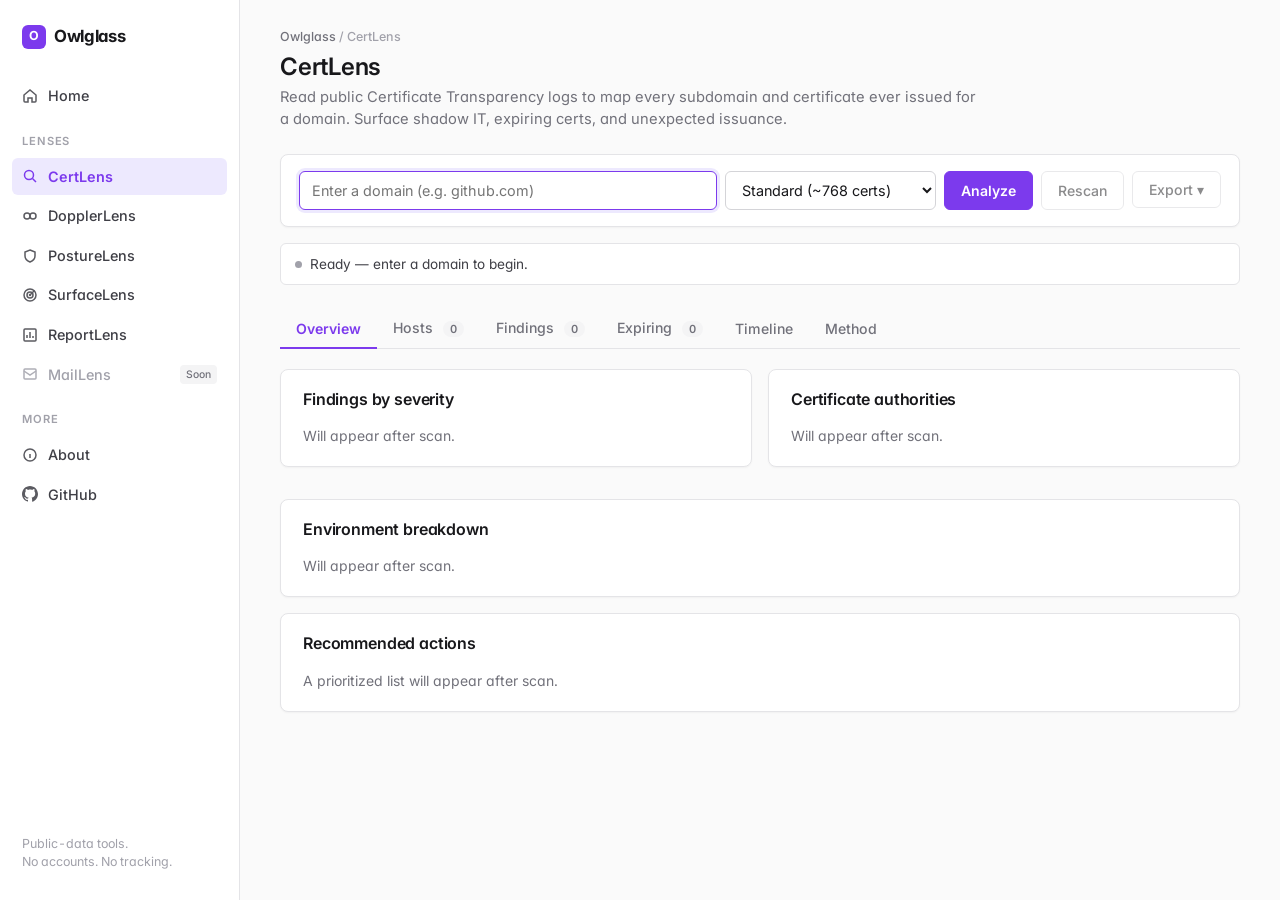
==== commit d95072bc: "Update index.html" ====
--- a/certlens/index.html
+++ b/certlens/index.html
@@ -9,6 +9,42 @@
   <link rel="preconnect" href="https://fonts.gstatic.com" crossorigin>
   <link href="https://fonts.googleapis.com/css2?family=Inter:wght@400;500;600;700&display=swap" rel="stylesheet">
   <link rel="stylesheet" href="/assets/style.css">
+<style>
+/* CertLens additions: export dropdown, watchlist, host search/sort, clickable metrics */
+.cl-menu-wrap{position:relative;display:inline-block}
+.cl-menu{position:absolute;top:calc(100% + 4px);right:0;background:#fff;border:1px solid var(--border,#e4e4e7);border-radius:6px;box-shadow:0 4px 12px rgba(0,0,0,.1);min-width:220px;z-index:50;padding:4px;display:none}
+.cl-menu.open{display:block}
+.cl-menu button{display:block;width:100%;text-align:left;background:transparent;border:0;padding:8px 10px;cursor:pointer;font-family:inherit;font-size:0.85rem;border-radius:4px;color:var(--text,#18181b)}
+.cl-menu button:hover{background:#f4f4f5}
+.cl-menu .sep{height:1px;background:var(--border,#e4e4e7);margin:4px 0}
+.cl-menu .label{font-size:0.7rem;color:#71717a;text-transform:uppercase;letter-spacing:.04em;padding:6px 10px 2px;font-weight:600}
+
+.metric-strip .metric.clickable{cursor:pointer;transition:transform .08s,box-shadow .08s}
+.metric-strip .metric.clickable:hover{transform:translateY(-1px);box-shadow:0 2px 8px rgba(0,0,0,.06)}
+
+.cl-host-toolbar{display:flex;gap:8px;align-items:center;flex-wrap:wrap;margin-bottom:12px}
+.cl-host-toolbar input.search{flex:1;min-width:200px;padding:7px 10px;border:1px solid var(--border,#e4e4e7);border-radius:6px;font-family:inherit;font-size:0.85rem}
+.cl-host-toolbar select.sort{padding:7px 10px;border:1px solid var(--border,#e4e4e7);border-radius:6px;font-family:inherit;font-size:0.85rem;background:#fff}
+
+.cl-watchlist{margin-top:16px;display:flex;gap:8px;flex-wrap:wrap;align-items:center}
+.cl-watchlist .wl-label{font-size:0.78rem;color:#71717a;font-weight:600;text-transform:uppercase;letter-spacing:.04em}
+.cl-watch-chip{display:inline-flex;align-items:center;gap:6px;background:#fff;border:1px solid var(--border,#e4e4e7);border-radius:999px;padding:5px 12px;font-size:0.82rem;cursor:pointer;color:var(--text,#18181b)}
+.cl-watch-chip:hover{background:#f4f4f5;border-color:#a78bfa}
+.cl-watch-chip .age{color:#71717a;font-size:0.72rem}
+.cl-watch-chip .new-badge{background:#7c3aed;color:#fff;border-radius:999px;padding:1px 7px;font-size:0.7rem;font-weight:600}
+.cl-watch-chip .rm{color:#a1a1aa;font-weight:700;margin-left:2px}
+.cl-watch-chip .rm:hover{color:#dc2626}
+
+.cl-watch-star{background:transparent;border:0;cursor:pointer;font-size:1.1rem;color:#a1a1aa;padding:0 4px;vertical-align:middle}
+.cl-watch-star.active{color:#f59e0b}
+.cl-watch-star:hover{color:#f59e0b}
+
+.cl-diff-banner{background:#ede9fe;border:1px solid #c4b5fd;color:#5b21b6;padding:10px 14px;border-radius:6px;margin-bottom:14px;display:flex;align-items:center;justify-content:space-between;gap:12px;font-size:0.88rem}
+.cl-diff-banner button{background:#7c3aed;color:#fff;border:0;padding:5px 12px;border-radius:4px;cursor:pointer;font-family:inherit;font-size:0.8rem}
+.cl-diff-banner button:hover{background:#6d28d9}
+.cl-diff-banner .x{background:transparent;color:#5b21b6;padding:4px 8px}
+.cl-diff-banner .x:hover{background:rgba(124,58,237,.1)}
+</style>
 </head>
 <body>
 <div class="app">
@@ -21,7 +57,7 @@
       <div class="topbar">
         <div class="titles">
           <div class="breadcrumb"><a href="/">Owlglass</a> / CertLens</div>
-          <h1>CertLens</h1>
+          <h1>CertLens <button id="watchStar" class="cl-watch-star" title="Add to watchlist" style="display:none">★</button></h1>
           <p class="tagline">Read public Certificate Transparency logs to map every subdomain and certificate ever issued for a domain. Surface shadow IT, expiring certs, and unexpected issuance.</p>
         </div>
       </div>
@@ -37,7 +73,21 @@
           </select>
           <button class="btn primary" id="scanBtn">Analyze</button>
           <button class="btn" id="rescanBtn" disabled>Rescan</button>
+          <div class="cl-menu-wrap">
+            <button class="btn" id="exportBtn" disabled>Export ▾</button>
+            <div class="cl-menu" id="exportMenu">
+              <div class="label">Download CSV</div>
+              <button data-export="hosts">Hosts (all discovered)</button>
+              <button data-export="certs">Certificates (raw)</button>
+              <button data-export="findings">Findings only</button>
+              <div class="sep"></div>
+              <div class="label">Watchlist</div>
+              <button data-export="watchlist">Export watchlist (JSON)</button>
+              <button data-export="watchlist-import">Import watchlist (JSON)</button>
+            </div>
+          </div>
         </div>
+        <div id="watchlistBar" class="cl-watchlist" style="display:none"></div>
       </div>
 
       <div class="status" id="statusBar">
@@ -45,7 +95,8 @@
         <div class="faint" id="lastScanText"></div>
       </div>
 
-      <!-- Top metric strip — populated after scan -->
+      <div id="diffBanner" class="cl-diff-banner" style="display:none"></div>
+
       <div class="metric-strip" id="metricStrip" style="display:none;"></div>
 
       <div class="tabs">
@@ -58,43 +109,41 @@
       </div>
 
       <section class="view active" id="view-overview">
-
         <div class="grid-2">
           <div class="card">
-            <div class="card-header">
-              <h2>Findings by severity</h2>
-            </div>
+            <div class="card-header"><h2>Findings by severity</h2></div>
             <div id="severitySummary"><p class="muted">Will appear after scan.</p></div>
           </div>
-
           <div class="card">
-            <div class="card-header">
-              <h2>Certificate authorities</h2>
-            </div>
+            <div class="card-header"><h2>Certificate authorities</h2></div>
             <div id="issuerDonut"><p class="muted">Will appear after scan.</p></div>
           </div>
         </div>
-
         <div class="card">
-          <div class="card-header">
-            <h2>Environment breakdown</h2>
-          </div>
+          <div class="card-header"><h2>Environment breakdown</h2></div>
           <div id="categoryBreakdown"><p class="muted">Will appear after scan.</p></div>
         </div>
-
         <div class="card">
-          <div class="card-header">
-            <h2>Recommended actions</h2>
-          </div>
+          <div class="card-header"><h2>Recommended actions</h2></div>
           <div id="recommendations"><p class="muted">A prioritized list will appear after scan.</p></div>
         </div>
-
       </section>
 
       <section class="view" id="view-hosts">
         <div class="card">
-          <div class="card-header">
-            <h2 id="hostsTitle">Discovered hosts</h2>
+          <div class="card-header"><h2 id="hostsTitle">Discovered hosts</h2></div>
+          <div class="cl-host-toolbar">
+            <input type="text" class="search" id="hostSearch" placeholder="Search hostname…">
+            <select class="sort" id="hostSort">
+              <option value="latest-desc">Sort: Latest issue (newest)</option>
+              <option value="latest-asc">Latest issue (oldest)</option>
+              <option value="expiry-asc">Expiry (soonest)</option>
+              <option value="expiry-desc">Expiry (latest)</option>
+              <option value="count-desc">Cert count (most)</option>
+              <option value="count-asc">Cert count (fewest)</option>
+              <option value="name-asc">Hostname (A–Z)</option>
+              <option value="name-desc">Hostname (Z–A)</option>
+            </select>
           </div>
           <div class="filters" id="hostFilters">
             <button class="filter active" data-f="all">All</button>
@@ -104,6 +153,9 @@
             <button class="filter" data-f="dev">Dev / Staging</button>
             <button class="filter" data-f="admin">Admin / Internal</button>
             <button class="filter" data-f="risky">Findings</button>
+            <button class="filter" data-f="new">New since last scan</button>
+            <button class="filter" data-f="revoked">Revoked</button>
+            <button class="filter" data-f="expired">Expired</button>
           </div>
           <div id="hostList"><p class="muted">Will appear after scan.</p></div>
         </div>
@@ -111,9 +163,7 @@
 
       <section class="view" id="view-risks">
         <div class="card">
-          <div class="card-header">
-            <h2>Hosts with findings</h2>
-          </div>
+          <div class="card-header"><h2>Hosts with findings</h2></div>
           <p class="muted" style="margin-bottom: 16px;">Suspicious naming patterns, abnormal issuance frequency, revoked certificates, and expiring or expired certs.</p>
           <div id="riskList"><p class="muted">Will appear after scan.</p></div>
         </div>
@@ -121,18 +171,14 @@
 
       <section class="view" id="view-expiring">
         <div class="card">
-          <div class="card-header">
-            <h2>Certificates expiring within 30 days</h2>
-          </div>
+          <div class="card-header"><h2 id="expiringTitle">Certificates expiring within 30 days</h2></div>
           <div id="expiringList"><p class="muted">Will appear after scan.</p></div>
         </div>
       </section>
 
       <section class="view" id="view-timeline">
         <div class="card">
-          <div class="card-header">
-            <h2>Issuance timeline (last 90 days)</h2>
-          </div>
+          <div class="card-header"><h2>Issuance timeline (last 90 days)</h2></div>
           <div id="timelineList"><p class="muted">Will appear after scan.</p></div>
         </div>
       </section>
@@ -143,6 +189,9 @@
           <p style="margin-bottom: 12px;">Every public SSL/TLS certificate is logged in <strong>Certificate Transparency</strong> — a public, append-only system designed to detect mis-issuance. Anyone can search this data.</p>
           <p style="margin-bottom: 16px;">CertLens uses the <a href="https://sslmate.com/certspotter/" target="_blank" rel="noopener">SSLMate CertSpotter API</a> to retrieve certificates for a domain (and all of its subdomains), then runs DNS lookups via <a href="https://developers.google.com/speed/public-dns/docs/doh" target="_blank" rel="noopener">Google's public DNS-over-HTTPS resolver</a> to see which hosts are actually responding.</p>
 
+          <h3 style="margin: 20px 0 8px;">Watchlist & change detection</h3>
+          <p class="muted">Save domains to your local watchlist to track changes over time. CertLens stores known certificate IDs in your browser (localStorage only — nothing is sent anywhere) and flags newly-discovered certificates on each rescan. Export and import your watchlist as JSON to move it between machines.</p>
+
           <h3 style="margin: 20px 0 8px;">What CertLens flags</h3>
           <p class="muted">Suspicious naming patterns (<code>login-</code>, <code>secure-</code>, <code>verify-</code>), abnormal issuance frequency for a single host, revoked certificates, expiring or expired certs, and mixed-issuer patterns that may indicate inconsistent ownership.</p>
 
@@ -162,22 +211,15 @@
 'use strict';
 
 // ============================================================
-// CertLens — application logic (data layer unchanged)
+// CertLens
 // ============================================================
 
 const CERTSPOTTER_API = 'https://api.certspotter.com/v1/issuances';
 const STORAGE_PREFIX = 'owlglass_certlens_v1_';
-
-const SEV_COLORS = {
-  crit: '#dc2626',
-  high: '#ea580c',
-  med:  '#d97706',
-  low:  '#2563eb',
-  ok:   '#16a34a'
-};
-
-// Donut palette — Wiz-ish purples + neutrals
-const DONUT_COLORS = ['#7c3aed', '#a78bfa', '#c4b5fd', '#0891b2', '#06b6d4', '#67e8f9', '#64748b', '#94a3b8'];
+const WATCHLIST_KEY = 'owlglass_certlens_watchlist';
+
+const SEV_COLORS = { crit:'#dc2626', high:'#ea580c', med:'#d97706', low:'#2563eb', ok:'#16a34a' };
+const DONUT_COLORS = ['#7c3aed','#a78bfa','#c4b5fd','#0891b2','#06b6d4','#67e8f9','#64748b','#94a3b8'];
 
 let currentDomain = null;
 let allCerts = [];
@@ -185,71 +227,68 @@
 let knownIds = new Set();
 let newIds = new Set();
 let activeHostFilter = 'all';
+let hostSearchTerm = '';
+let hostSortMode = 'latest-desc';
 let scanInProgress = false;
 
+// ---------- Categorization & risks ----------
 function categorizeHost(name) {
   const n = name.toLowerCase();
-  if (/^(login|sso|auth|account|signin|verify|secure)[-.]/.test(n)) return { cat: 'auth', label: 'Auth / Login', risk: 'high' };
-  if (/(admin|panel|control|manage|console|dashboard|portal)[-.]/.test(n)) return { cat: 'admin', label: 'Admin', risk: 'high' };
-  if (/^(dev|test|staging|stage|qa|uat|preview|sandbox|demo|beta)[-.]/.test(n) || /\.(dev|staging|test)\./.test(n)) return { cat: 'dev', label: 'Dev / Staging', risk: 'medium' };
-  if (/^(api|graphql|rest|service|svc|micro)[-.]/.test(n)) return { cat: 'api', label: 'API', risk: 'medium' };
-  if (/^(vpn|gateway|gw|proxy|firewall|fw)[-.]/.test(n)) return { cat: 'network', label: 'Network / VPN', risk: 'high' };
-  if (/^(mail|smtp|imap|pop|webmail|mx|exchange|outlook|email)[-.]/.test(n)) return { cat: 'mail', label: 'Mail', risk: 'medium' };
-  if (/^(www|web|home|main)\./.test(n) || n.split('.').length <= 2) return { cat: 'prod', label: 'Production', risk: 'low' };
-  if (/^(internal|intranet|private|corp|hq|office)[-.]/.test(n)) return { cat: 'internal', label: 'Internal', risk: 'high' };
-  if (/^(git|gitlab|jenkins|ci|cd|build|deploy|nexus|artifactory|registry)[-.]/.test(n)) return { cat: 'devops', label: 'DevOps', risk: 'high' };
-  if (/^(static|cdn|assets|media|img|images|files|download)[-.]/.test(n)) return { cat: 'static', label: 'Static Assets', risk: 'low' };
-  if (/^(blog|docs|help|support|community|forum)[-.]/.test(n)) return { cat: 'content', label: 'Content', risk: 'low' };
-  return { cat: 'other', label: 'Other', risk: 'low' };
+  if (/^(login|sso|auth|account|signin|verify|secure)[-.]/.test(n)) return { cat:'auth', label:'Auth / Login', risk:'high' };
+  if (/(admin|panel|control|manage|console|dashboard|portal)[-.]/.test(n)) return { cat:'admin', label:'Admin', risk:'high' };
+  if (/^(dev|test|staging|stage|qa|uat|preview|sandbox|demo|beta)[-.]/.test(n) || /\.(dev|staging|test)\./.test(n)) return { cat:'dev', label:'Dev / Staging', risk:'medium' };
+  if (/^(api|graphql|rest|service|svc|micro)[-.]/.test(n)) return { cat:'api', label:'API', risk:'medium' };
+  if (/^(vpn|gateway|gw|proxy|firewall|fw)[-.]/.test(n)) return { cat:'network', label:'Network / VPN', risk:'high' };
+  if (/^(mail|smtp|imap|pop|webmail|mx|exchange|outlook|email)[-.]/.test(n)) return { cat:'mail', label:'Mail', risk:'medium' };
+  if (/^(www|web|home|main)\./.test(n) || n.split('.').length <= 2) return { cat:'prod', label:'Production', risk:'low' };
+  if (/^(internal|intranet|private|corp|hq|office)[-.]/.test(n)) return { cat:'internal', label:'Internal', risk:'high' };
+  if (/^(git|gitlab|jenkins|ci|cd|build|deploy|nexus|artifactory|registry)[-.]/.test(n)) return { cat:'devops', label:'DevOps', risk:'high' };
+  if (/^(static|cdn|assets|media|img|images|files|download)[-.]/.test(n)) return { cat:'static', label:'Static Assets', risk:'low' };
+  if (/^(blog|docs|help|support|community|forum)[-.]/.test(n)) return { cat:'content', label:'Content', risk:'low' };
+  return { cat:'other', label:'Other', risk:'low' };
 }
 
 function detectRisks(host, certs) {
   const risks = [];
   const nameLower = host.toLowerCase();
   const suspicious = ['secure-','-secure','login-','-login','verify-','-verify','official-','support-','-support','update-','-update'];
-  for (const pat of suspicious) {
-    if (nameLower.includes(pat)) {
-      risks.push({ type: 'suspicious-name', text: 'Suspicious pattern "' + pat + '"', level: 'med' });
-      break;
-    }
+  const matched = suspicious.filter(p => nameLower.includes(p));
+  if (matched.length > 0) {
+    risks.push({ type:'suspicious-name', text: matched.length === 1 ? 'Suspicious pattern "' + matched[0] + '"' : 'Matches ' + matched.length + ' suspicious patterns: ' + matched.join(', '), level:'med' });
   }
   const revoked = certs.filter(c => c.revoked);
-  if (revoked.length > 0) risks.push({ type: 'revoked', text: revoked.length + ' revoked certificate(s)', level: 'crit' });
+  if (revoked.length > 0) risks.push({ type:'revoked', text: revoked.length + ' revoked certificate(s)', level:'crit' });
   if (certs.length >= 5) {
     const dates = certs.map(c => new Date(c.not_before).getTime()).sort();
     const span = (dates[dates.length-1] - dates[0]) / 86400000;
-    if (span < 30) risks.push({ type: 'rapid-rotation', text: certs.length + ' certs in <30 days (abnormal)', level: 'med' });
+    if (span < 30) risks.push({ type:'rapid-rotation', text: certs.length + ' certs in <30 days (abnormal)', level:'med' });
   }
   const active = certs.filter(c => !c.revoked).sort((a,b) => new Date(b.not_after) - new Date(a.not_after));
   if (active.length > 0) {
     const latest = active[0];
     const daysLeft = (new Date(latest.not_after) - Date.now()) / 86400000;
-    if (daysLeft < 0) risks.push({ type: 'expired', text: 'Latest cert expired ' + Math.abs(Math.round(daysLeft)) + ' days ago', level: 'crit' });
-    else if (daysLeft < 7) risks.push({ type: 'expiring-soon', text: 'Expires in ' + Math.round(daysLeft) + ' days', level: 'high' });
-    else if (daysLeft < 30) risks.push({ type: 'expiring', text: 'Expires in ' + Math.round(daysLeft) + ' days', level: 'med' });
+    if (daysLeft < 0) risks.push({ type:'expired', text:'Latest cert expired ' + Math.abs(Math.round(daysLeft)) + ' days ago', level:'crit' });
+    else if (daysLeft < 7) risks.push({ type:'expiring-soon', text:'Expires in ' + Math.round(daysLeft) + ' days', level:'high' });
+    else if (daysLeft < 30) risks.push({ type:'expiring', text:'Expires in ' + Math.round(daysLeft) + ' days', level:'med' });
   }
   const issuers = new Set(certs.map(c => c.issuer).filter(Boolean));
-  if (issuers.size >= 3 && certs.length >= 3) risks.push({ type: 'multi-issuer', text: issuers.size + ' different CAs — inconsistent issuance', level: 'low' });
+  if (issuers.size >= 3 && certs.length >= 3) risks.push({ type:'multi-issuer', text: issuers.size + ' different CAs — inconsistent issuance', level:'low' });
   return risks;
 }
 
+// ---------- Fetch ----------
 async function fetchCertsAllPages(domain, maxPages) {
   const allResults = [];
-  let after = null;
-  let pageNum = 0;
+  let after = null, pageNum = 0;
   const seen = new Set();
-
   while (pageNum < maxPages) {
-    const params = new URLSearchParams({ domain: domain, include_subdomains: 'true', expand: 'dns_names' });
-    params.append('expand', 'issuer');
+    const params = new URLSearchParams({ domain, include_subdomains:'true', expand:'dns_names' });
+    params.append('expand','issuer');
     if (after) params.append('after', after);
-
     setStatus('busy', 'Fetching page ' + (pageNum + 1) + ' of ' + maxPages + ' from CertSpotter…');
-
     let res;
     try { res = await fetch(CERTSPOTTER_API + '?' + params.toString()); }
     catch (e) { throw new Error('Network error: ' + e.message); }
-
     if (!res.ok) {
       if (res.status === 429) {
         const errBody = await res.json().catch(() => ({}));
@@ -258,10 +297,8 @@
       if (pageNum === 0) throw new Error('HTTP ' + res.status + ' from CertSpotter');
       break;
     }
-
     const page = await res.json();
     if (!Array.isArray(page) || page.length === 0) break;
-
     let added = 0;
     for (const cert of page) {
       if (!seen.has(cert.id)) { seen.add(cert.id); allResults.push(cert); added++; }
@@ -271,7 +308,6 @@
     pageNum++;
     if (pageNum < maxPages) await new Promise(r => setTimeout(r, 200));
   }
-
   return allResults;
 }
 
@@ -280,24 +316,20 @@
     const res = await fetch('https://dns.google/resolve?name=' + encodeURIComponent(hostname) + '&type=A');
     const j = await res.json();
     const ips = (j.Answer || []).filter(a => a.type === 1).map(a => a.data);
-    return { alive: ips.length > 0, ips: ips };
-  } catch { return { alive: false, ips: [] }; }
+    return { alive: ips.length > 0, ips };
+  } catch { return { alive:false, ips:[] }; }
 }
 
 function processData(rawCerts) {
   const certs = rawCerts.map(c => ({
-    id: c.id,
-    sha256: c.cert_sha256,
+    id: c.id, sha256: c.cert_sha256,
     dns_names: (c.dns_names || []).filter(n => !n.startsWith('*')),
     wildcard_names: (c.dns_names || []).filter(n => n.startsWith('*')),
     issuer: (c.issuer && (c.issuer.friendly_name || (c.issuer.name && (c.issuer.name.match(/CN=([^,]+)/) || [])[1]))) || 'Unknown',
-    not_before: c.not_before,
-    not_after: c.not_after,
-    revoked: c.revoked,
+    not_before: c.not_before, not_after: c.not_after, revoked: c.revoked,
     daysAgo: Math.floor((Date.now() - new Date(c.not_before)) / 86400000),
     daysToExpiry: Math.floor((new Date(c.not_after) - Date.now()) / 86400000)
   }));
-
   const hostMap = new Map();
   certs.forEach(c => {
     [...c.dns_names, ...c.wildcard_names].forEach(name => {
@@ -305,81 +337,84 @@
       hostMap.get(name).push(c);
     });
   });
-
   const hosts = [...hostMap.entries()].map(([name, hostCerts]) => {
     const cat = categorizeHost(name);
     const risks = detectRisks(name, hostCerts);
-    const sorted = [...hostCerts].sort((a, b) => new Date(b.not_before) - new Date(a.not_before));
+    const sorted = [...hostCerts].sort((a,b) => new Date(b.not_before) - new Date(a.not_before));
     const latest = sorted[0];
     const active = sorted.filter(c => !c.revoked && new Date(c.not_after) > Date.now());
     return {
-      name: name,
-      isWildcard: name.startsWith('*'),
-      cat: cat, risks: risks,
-      certs: sorted,
-      certCount: hostCerts.length,
+      name, isWildcard: name.startsWith('*'), cat, risks,
+      certs: sorted, certCount: hostCerts.length,
       latestIssue: latest && latest.not_before,
       latestExpiry: active[0] && active[0].not_after,
       revoked: hostCerts.some(c => c.revoked),
       hasActive: active.length > 0,
       issuers: [...new Set(hostCerts.map(c => c.issuer))],
-      alive: null,
-      ips: []
+      alive: null, ips: []
     };
-  }).sort((a, b) => new Date(b.latestIssue || 0) - new Date(a.latestIssue || 0));
-
-  return { certs: certs, hosts: hosts };
-}
-
+  }).sort((a,b) => new Date(b.latestIssue || 0) - new Date(a.latestIssue || 0));
+  return { certs, hosts };
+}
+
+// ---------- Scan ----------
 async function scan(domain) {
   if (scanInProgress) return;
   scanInProgress = true;
-
   domain = (domain || '').toLowerCase().trim().replace(/^https?:\/\//,'').replace(/^www\./,'').split('/')[0];
   if (!domain || !domain.includes('.')) {
     alert('Please enter a valid domain (e.g. github.com)');
     scanInProgress = false; return;
   }
-
   currentDomain = domain;
+  history.replaceState(null, '', '#' + encodeURIComponent(domain));
+  document.getElementById('domainInput').value = domain;
   const maxPages = parseInt(document.getElementById('depthSelect').value) || 3;
-
   document.getElementById('rescanBtn').disabled = false;
   document.getElementById('scanBtn').disabled = true;
+  document.getElementById('depthSelect').disabled = true;
+  document.getElementById('diffBanner').style.display = 'none';
 
   try {
     setStatus('busy', 'Analyzing ' + domain + '…');
     const rawCerts = await fetchCertsAllPages(domain, maxPages);
     if (!Array.isArray(rawCerts) || rawCerts.length === 0) throw new Error('No certificates found. Domain may be too new, private, or use only self-signed certs.');
-
     setStatus('busy', 'Processing ' + rawCerts.length + ' certificates…');
     const r = processData(rawCerts);
     allCerts = r.certs; allHosts = r.hosts;
 
     const storageKey = STORAGE_PREFIX + domain;
     const known = JSON.parse(localStorage.getItem(storageKey + '_ids') || '[]');
+    const prevScanIso = localStorage.getItem(storageKey + '_lastScan');
     knownIds = new Set(known);
     newIds = new Set();
-    if (knownIds.size === 0) knownIds = new Set(allCerts.map(c => c.id));
+    const isFirstScan = knownIds.size === 0;
+    if (isFirstScan) knownIds = new Set(allCerts.map(c => c.id));
     else allCerts.forEach(c => { if (!knownIds.has(c.id)) { newIds.add(c.id); knownIds.add(c.id); } });
     localStorage.setItem(storageKey + '_ids', JSON.stringify([...knownIds]));
     localStorage.setItem(storageKey + '_lastScan', new Date().toISOString());
 
+    if (!isFirstScan && newIds.size > 0) showDiffBanner(newIds.size, prevScanIso);
+
     setStatus('busy', 'Checking host liveness…');
     const toCheck = allHosts.filter(h => !h.isWildcard).slice(0, 30);
     await Promise.all(toCheck.map(async h => {
-      const r = await checkAlive(h.name);
-      h.alive = r.alive; h.ips = r.ips;
+      const lr = await checkAlive(h.name);
+      h.alive = lr.alive; h.ips = lr.ips;
     }));
 
     renderAll();
     setStatus('ok', 'Complete — ' + allCerts.length + ' certificates, ' + allHosts.length + ' unique hosts');
     document.getElementById('lastScanText').textContent = 'Last scan: ' + new Date().toLocaleTimeString();
+    document.getElementById('exportBtn').disabled = false;
+    document.getElementById('watchStar').style.display = '';
+    updateWatchStar();
   } catch (e) {
     console.error('Scan error:', e);
     setStatus('bad', 'Failed: ' + e.message);
   } finally {
     document.getElementById('scanBtn').disabled = false;
+    document.getElementById('depthSelect').disabled = false;
     scanInProgress = false;
   }
 }
@@ -391,7 +426,7 @@
   if (txt) txt.textContent = text;
 }
 
-// ------- Rendering -------
+// ---------- Rendering ----------
 function renderAll() {
   renderMetricStrip();
   renderSeverity();
@@ -420,117 +455,122 @@
   const revoked = allCerts.filter(c => c.revoked).length;
   const recent7 = allCerts.filter(c => c.daysAgo <= 7).length;
 
-  const m = (label, value, meta, mod) =>
-    '<div class="metric ' + (mod||'') + '"><div class="label">' + label + '</div><div class="value">' + value + '</div><div class="meta">' + meta + '</div></div>';
+  const m = (label, value, meta, mod, action) =>
+    '<div class="metric clickable ' + (mod||'') + '" data-action="' + (action||'') + '">' +
+      '<div class="label">' + label + '</div>' +
+      '<div class="value">' + value + '</div>' +
+      '<div class="meta">' + meta + '</div>' +
+    '</div>';
 
   const strip = document.getElementById('metricStrip');
   strip.style.display = 'grid';
   strip.innerHTML =
-    m('Hosts discovered', totalHosts, totalCerts + ' certificates', 'brand') +
-    m('Live (DNS)', aliveCount, 'Top 30 sampled', 'ok') +
-    m('Issued · 7 days', recent7, 'New certificates', recent7 > 5 ? 'med' : '') +
-    m('Expiring · 30 days', expiringSoon, 'Need renewal', expiringSoon > 0 ? 'high' : 'ok') +
-    m('Expired', expired, 'Past validity', expired > 0 ? 'crit' : 'ok') +
-    m('Revoked', revoked, 'Need investigation', revoked > 0 ? 'crit' : 'ok');
+    m('Hosts discovered', totalHosts, totalCerts + ' certificates', 'brand', 'goto-hosts') +
+    m('Live (DNS)', aliveCount, 'Top 30 sampled', 'ok', 'goto-hosts-alive') +
+    m('Issued · 7 days', recent7, 'New certificates', recent7 > 5 ? 'med' : '', 'goto-timeline') +
+    m('Expiring · 30 days', expiringSoon, 'Need renewal', expiringSoon > 0 ? 'high' : 'ok', 'goto-expiring') +
+    m('Expired', expired, 'Past validity', expired > 0 ? 'crit' : 'ok', 'goto-hosts-expired') +
+    m('Revoked', revoked, 'Need investigation', revoked > 0 ? 'crit' : 'ok', 'goto-hosts-revoked');
+
+  strip.querySelectorAll('.metric.clickable').forEach(m => {
+    m.addEventListener('click', () => handleMetricClick(m.dataset.action));
+  });
+}
+
+function handleMetricClick(action) {
+  if (!action) return;
+  const go = view => {
+    document.querySelectorAll('.tab').forEach(x => x.classList.remove('active'));
+    document.querySelectorAll('.view').forEach(v => v.classList.remove('active'));
+    document.querySelector('.tab[data-view="' + view + '"]').classList.add('active');
+    document.getElementById('view-' + view).classList.add('active');
+  };
+  const setFilter = f => {
+    activeHostFilter = f;
+    document.querySelectorAll('#hostFilters .filter').forEach(x => x.classList.toggle('active', x.dataset.f === f));
+    renderHosts();
+  };
+  if (action === 'goto-hosts') { go('hosts'); setFilter('all'); }
+  else if (action === 'goto-hosts-alive') { go('hosts'); setFilter('alive'); }
+  else if (action === 'goto-hosts-expired') { go('hosts'); setFilter('expired'); }
+  else if (action === 'goto-hosts-revoked') { go('hosts'); setFilter('revoked'); }
+  else if (action === 'goto-expiring') { go('expiring'); }
+  else if (action === 'goto-timeline') { go('timeline'); }
 }
 
 function renderSeverity() {
-  // Aggregate findings by severity across all hosts
-  const counts = { crit: 0, high: 0, med: 0, low: 0, ok: 0 };
+  const counts = { crit:0, high:0, med:0, low:0, ok:0 };
   allHosts.forEach(h => {
     if (h.risks.length === 0) { counts.ok++; return; }
-    const worst = h.risks.reduce((w, r) => {
-      const order = { crit: 4, high: 3, med: 2, low: 1 };
+    const worst = h.risks.reduce((w,r) => {
+      const order = { crit:4, high:3, med:2, low:1 };
       return order[r.level] > order[w] ? r.level : w;
     }, 'low');
     counts[worst]++;
   });
-
-  const total = counts.crit + counts.high + counts.med + counts.low + counts.ok;
-  if (total === 0) {
-    document.getElementById('severitySummary').innerHTML = '<p class="muted">No data yet.</p>';
-    return;
-  }
-
+  const total = counts.crit+counts.high+counts.med+counts.low+counts.ok;
+  if (total === 0) { document.getElementById('severitySummary').innerHTML = '<p class="muted">No data yet.</p>'; return; }
   const segs = [];
   if (counts.crit > 0) segs.push('<div class="seg-crit" style="flex:' + counts.crit + ';"></div>');
   if (counts.high > 0) segs.push('<div class="seg-high" style="flex:' + counts.high + ';"></div>');
   if (counts.med > 0)  segs.push('<div class="seg-med" style="flex:' + counts.med + ';"></div>');
   if (counts.low > 0)  segs.push('<div class="seg-low" style="flex:' + counts.low + ';"></div>');
   if (counts.ok > 0)   segs.push('<div class="seg-ok" style="flex:' + counts.ok + ';"></div>');
-
   const items = [
-    { k: 'crit', label: 'Critical', color: SEV_COLORS.crit, count: counts.crit },
-    { k: 'high', label: 'High',     color: SEV_COLORS.high, count: counts.high },
-    { k: 'med',  label: 'Medium',   color: SEV_COLORS.med,  count: counts.med  },
-    { k: 'low',  label: 'Low',      color: SEV_COLORS.low,  count: counts.low  },
-    { k: 'ok',   label: 'Healthy',  color: SEV_COLORS.ok,   count: counts.ok   }
+    { label:'Critical', color:SEV_COLORS.crit, count:counts.crit },
+    { label:'High',     color:SEV_COLORS.high, count:counts.high },
+    { label:'Medium',   color:SEV_COLORS.med,  count:counts.med },
+    { label:'Low',      color:SEV_COLORS.low,  count:counts.low },
+    { label:'Healthy',  color:SEV_COLORS.ok,   count:counts.ok }
   ];
-
   document.getElementById('severitySummary').innerHTML =
     '<div class="sev-bar">' + segs.join('') + '</div>' +
-    '<div class="sev-legend">' +
-      items.filter(i => i.count > 0).map(i =>
-        '<div class="item"><span class="swatch" style="background:' + i.color + ';"></span><span>' + i.label + '</span><span style="font-weight:600; color: var(--text);">' + i.count + '</span></div>'
-      ).join('') +
-    '</div>';
+    '<div class="sev-legend">' + items.filter(i => i.count>0).map(i =>
+      '<div class="item"><span class="swatch" style="background:' + i.color + ';"></span><span>' + i.label + '</span><span style="font-weight:600; color: var(--text);">' + i.count + '</span></div>'
+    ).join('') + '</div>';
 }
 
 function renderIssuerDonut() {
   const issuerCounts = {};
-  allCerts.forEach(c => { issuerCounts[c.issuer] = (issuerCounts[c.issuer] || 0) + 1; });
-  const sorted = Object.entries(issuerCounts).sort((a,b) => b[1] - a[1]);
-  const top = sorted.slice(0, 7);
-  const otherCount = sorted.slice(7).reduce((s, [, n]) => s + n, 0);
+  allCerts.forEach(c => { issuerCounts[c.issuer] = (issuerCounts[c.issuer]||0)+1; });
+  const sorted = Object.entries(issuerCounts).sort((a,b) => b[1]-a[1]);
+  const top = sorted.slice(0,7);
+  const otherCount = sorted.slice(7).reduce((s,[,n]) => s+n, 0);
   if (otherCount > 0) top.push(['Other', otherCount]);
-
-  const total = top.reduce((s, [, n]) => s + n, 0);
-  if (total === 0) {
-    document.getElementById('issuerDonut').innerHTML = '<p class="muted">No data.</p>';
-    return;
-  }
-
-  // Build donut SVG
-  const cx = 70, cy = 70, r = 50, sw = 18;
-  let angle = -Math.PI / 2;
-  let arcs = '';
-  top.forEach(([name, count], i) => {
-    const portion = count / total;
-    const ang2 = angle + portion * Math.PI * 2;
-    const x1 = cx + Math.cos(angle) * r;
-    const y1 = cy + Math.sin(angle) * r;
-    const x2 = cx + Math.cos(ang2) * r;
-    const y2 = cy + Math.sin(ang2) * r;
+  const total = top.reduce((s,[,n]) => s+n, 0);
+  if (total === 0) { document.getElementById('issuerDonut').innerHTML = '<p class="muted">No data.</p>'; return; }
+  const cx=70, cy=70, r=50, sw=18;
+  let angle = -Math.PI/2, arcs = '';
+  top.forEach(([name,count],i) => {
+    const portion = count/total;
+    const ang2 = angle + portion*Math.PI*2;
+    const x1 = cx+Math.cos(angle)*r, y1 = cy+Math.sin(angle)*r;
+    const x2 = cx+Math.cos(ang2)*r, y2 = cy+Math.sin(ang2)*r;
     const large = portion > 0.5 ? 1 : 0;
     const color = DONUT_COLORS[i % DONUT_COLORS.length];
     arcs += '<path d="M ' + x1 + ' ' + y1 + ' A ' + r + ' ' + r + ' 0 ' + large + ' 1 ' + x2 + ' ' + y2 + '" fill="none" stroke="' + color + '" stroke-width="' + sw + '"/>';
     angle = ang2;
   });
-
-  const svg = '<svg class="donut-svg" width="140" height="140" viewBox="0 0 140 140">' +
-    arcs +
-    '<text x="70" y="68" text-anchor="middle" font-size="22" font-weight="700" fill="#18181b" font-family="Inter">' + total + '</text>' +
+  const svg = '<svg class="donut-svg" width="140" height="140" viewBox="0 0 140 140">' + arcs +
+    '<text x="70" y="68" text-anchor="middle" font-size="22" font-weight="700" fill="currentColor" font-family="Inter">' + total + '</text>' +
     '<text x="70" y="84" text-anchor="middle" font-size="10" fill="#71717a" font-family="Inter">certs</text>' +
-  '</svg>';
-
-  const legend = top.map(([name, count], i) =>
+    '</svg>';
+  const legend = top.map(([name,count],i) =>
     '<div class="lg-item">' +
       '<span class="swatch" style="background:' + DONUT_COLORS[i % DONUT_COLORS.length] + ';"></span>' +
       '<span class="lg-name" title="' + escapeHtml(name) + '">' + escapeHtml(name) + '</span>' +
       '<span class="lg-value">' + count + '</span>' +
     '</div>'
   ).join('');
-
-  document.getElementById('issuerDonut').innerHTML =
-    '<div class="donut-wrap">' + svg + '<div class="donut-legend">' + legend + '</div></div>';
+  document.getElementById('issuerDonut').innerHTML = '<div class="donut-wrap">' + svg + '<div class="donut-legend">' + legend + '</div></div>';
 }
 
 function renderCategoryBars() {
   const catCounts = {};
-  allHosts.forEach(h => { catCounts[h.cat.label] = (catCounts[h.cat.label] || 0) + 1; });
-  const sorted = Object.entries(catCounts).sort((a,b) => b[1] - a[1]);
+  allHosts.forEach(h => { catCounts[h.cat.label] = (catCounts[h.cat.label]||0)+1; });
+  const sorted = Object.entries(catCounts).sort((a,b) => b[1]-a[1]);
   const max = sorted[0] ? sorted[0][1] : 1;
-  document.getElementById('categoryBreakdown').innerHTML = sorted.map(([label, count]) =>
+  document.getElementById('categoryBreakdown').innerHTML = sorted.map(([label,count]) =>
     '<div class="bar-row">' +
       '<div class="bar-label">' + escapeHtml(label) + '</div>' +
       '<div class="bar-track"><div class="bar-fill" style="width:' + (count/max*100) + '%;"></div></div>' +
@@ -545,17 +585,15 @@
   const revoked = allCerts.filter(c => c.revoked).length;
   const adminHosts = allHosts.filter(h => h.cat.cat === 'admin' || h.cat.cat === 'auth');
   const devHosts = allHosts.filter(h => h.cat.cat === 'dev');
-
   const recs = [];
-  if (expired > 0) recs.push({ sev: 'crit', title: 'Renew ' + expired + ' expired certificate' + (expired===1?'':'s'), why: 'Services using expired certificates show browser warnings and break traffic.' });
-  if (revoked > 0) recs.push({ sev: 'crit', title: 'Investigate ' + revoked + ' revoked certificate' + (revoked===1?'':'s'), why: 'Determine if revocation was due to compromise or routine replacement.' });
-  if (expiringSoon > 0) recs.push({ sev: 'high', title: expiringSoon + ' certificate' + (expiringSoon===1?'':'s') + ' expire within 30 days', why: 'Schedule renewals. Verify automatic renewal is configured.' });
-  if (adminHosts.length > 0) recs.push({ sev: '', title: 'Review ' + adminHosts.length + ' admin / auth host' + (adminHosts.length===1?'':'s'), why: 'Externally exposed admin pages are high-value targets. Verify WAF, MFA, and IP allowlists.' });
-  if (devHosts.length > 5) recs.push({ sev: '', title: devHosts.length + ' dev / staging hosts exposed externally', why: 'Non-production environments shouldn\'t be public.' });
-  if (recs.length === 0) recs.push({ sev: '', title: 'No major risks detected', why: 'No immediate action required.' });
-
-  document.getElementById('recommendations').innerHTML = recs.slice(0, 6).map((r, i) =>
-    '<div class="rec ' + (r.sev ? 'sev-' + r.sev : '') + '">' +
+  if (expired > 0) recs.push({ sev:'crit', title:'Renew ' + expired + ' expired certificate' + (expired===1?'':'s'), why:'Services using expired certificates show browser warnings and break traffic.' });
+  if (revoked > 0) recs.push({ sev:'crit', title:'Investigate ' + revoked + ' revoked certificate' + (revoked===1?'':'s'), why:'Determine if revocation was due to compromise or routine replacement.' });
+  if (expiringSoon > 0) recs.push({ sev:'high', title: expiringSoon + ' certificate' + (expiringSoon===1?'':'s') + ' expire within 30 days', why:'Schedule renewals. Verify automatic renewal is configured.' });
+  if (adminHosts.length > 0) recs.push({ sev:'', title:'Review ' + adminHosts.length + ' admin / auth host' + (adminHosts.length===1?'':'s'), why:'Externally exposed admin pages are high-value targets. Verify WAF, MFA, and IP allowlists.' });
+  if (devHosts.length > 5) recs.push({ sev:'', title: devHosts.length + ' dev / staging hosts exposed externally', why:"Non-production environments shouldn't be public." });
+  if (recs.length === 0) recs.push({ sev:'', title:'No major risks detected', why:'No immediate action required.' });
+  document.getElementById('recommendations').innerHTML = recs.slice(0,6).map((r,i) =>
+    '<div class="rec ' + (r.sev ? 'sev-'+r.sev : '') + '">' +
       '<div class="rec-num">' + (i+1) + '</div>' +
       '<div><div class="rec-title">' + escapeHtml(r.title) + '</div><div class="rec-why">' + escapeHtml(r.why) + '</div></div>' +
       '<div></div>' +
@@ -571,22 +609,40 @@
   else if (activeHostFilter === 'dev') filtered = filtered.filter(h => h.cat.cat === 'dev');
   else if (activeHostFilter === 'admin') filtered = filtered.filter(h => ['admin','auth','internal','devops'].includes(h.cat.cat));
   else if (activeHostFilter === 'risky') filtered = filtered.filter(h => h.risks.length > 0);
+  else if (activeHostFilter === 'new') filtered = filtered.filter(h => h.certs.some(c => newIds.has(c.id)));
+  else if (activeHostFilter === 'revoked') filtered = filtered.filter(h => h.revoked);
+  else if (activeHostFilter === 'expired') filtered = filtered.filter(h => !h.hasActive);
+
+  if (hostSearchTerm) {
+    const q = hostSearchTerm.toLowerCase();
+    filtered = filtered.filter(h => h.name.toLowerCase().includes(q));
+  }
+
+  filtered.sort((a,b) => {
+    switch (hostSortMode) {
+      case 'latest-desc': return new Date(b.latestIssue||0) - new Date(a.latestIssue||0);
+      case 'latest-asc':  return new Date(a.latestIssue||0) - new Date(b.latestIssue||0);
+      case 'expiry-asc':  return new Date(a.latestExpiry||'9999-01-01') - new Date(b.latestExpiry||'9999-01-01');
+      case 'expiry-desc': return new Date(b.latestExpiry||0) - new Date(a.latestExpiry||0);
+      case 'count-desc':  return b.certCount - a.certCount;
+      case 'count-asc':   return a.certCount - b.certCount;
+      case 'name-asc':    return a.name.localeCompare(b.name);
+      case 'name-desc':   return b.name.localeCompare(a.name);
+    }
+    return 0;
+  });
 
   const c = document.getElementById('hostList');
   document.getElementById('hostsTitle').textContent = 'Discovered hosts (' + filtered.length + ' / ' + allHosts.length + ')';
-
-  if (filtered.length === 0) {
-    c.innerHTML = '<div class="empty"><div class="ico">—</div>No hosts match this filter.</div>';
-    return;
-  }
-
-  c.innerHTML = filtered.slice(0, 500).map(h => {
+  if (filtered.length === 0) { c.innerHTML = '<div class="empty"><div class="ico">—</div>No hosts match this filter.</div>'; return; }
+
+  c.innerHTML = filtered.slice(0,500).map(h => {
     const isNew = h.certs.some(c => newIds.has(c.id));
     const worstSev = h.risks.length === 0 ? '' :
       h.risks.some(r => r.level==='crit') ? 'crit' :
       h.risks.some(r => r.level==='high') ? 'high' :
       h.risks.some(r => r.level==='med')  ? 'med'  : 'low';
-    const flag = h.revoked ? 'flag-crit' : worstSev ? 'flag-' + worstSev : isNew ? 'flag-new' : '';
+    const flag = h.revoked ? 'flag-crit' : worstSev ? 'flag-'+worstSev : isNew ? 'flag-new' : '';
     const expiryDays = h.latestExpiry ? Math.floor((new Date(h.latestExpiry) - Date.now()) / 86400000) : null;
     let badge = '';
     if (isNew) badge = '<span class="badge new">New</span>';
@@ -594,7 +650,6 @@
     else if (expiryDays !== null && expiryDays < 30) badge = '<span class="badge med">' + expiryDays + 'd left</span>';
     else if (h.revoked) badge = '<span class="badge crit">Revoked</span>';
     else badge = '<span class="badge ok">Active</span>';
-
     return '<div class="row ' + flag + '">' +
       '<div>' + badge + '</div>' +
       '<div>' +
@@ -615,7 +670,7 @@
 
 function renderRisks() {
   const riskyHosts = allHosts.filter(h => h.risks.length > 0).sort((a,b) => {
-    const score = h => h.risks.reduce((s,r) => s + ({crit:4, high:3, med:2, low:1}[r.level] || 0), 0);
+    const score = h => h.risks.reduce((s,r) => s + ({crit:4,high:3,med:2,low:1}[r.level]||0), 0);
     return score(b) - score(a);
   });
   const c = document.getElementById('riskList');
@@ -624,18 +679,14 @@
     const worst = h.risks.some(r => r.level==='crit') ? 'crit' :
                   h.risks.some(r => r.level==='high') ? 'high' :
                   h.risks.some(r => r.level==='med')  ? 'med'  : 'low';
-    const flag = 'flag-' + worst;
-    const badgeLabel = worst === 'crit' ? 'Critical' : worst === 'high' ? 'High' : worst === 'med' ? 'Medium' : 'Low';
-    const badge = '<span class="badge ' + worst + '">' + badgeLabel + '</span>';
-    return '<div class="row ' + flag + '">' +
-      '<div>' + badge + '</div>' +
+    const badgeLabel = worst==='crit'?'Critical':worst==='high'?'High':worst==='med'?'Medium':'Low';
+    return '<div class="row flag-' + worst + '">' +
+      '<div><span class="badge ' + worst + '">' + badgeLabel + '</span></div>' +
       '<div>' +
         '<div class="row-name">' + escapeHtml(h.name) + '</div>' +
         '<div class="row-meta"><span class="pill brand">' + escapeHtml(h.cat.label) + '</span><span class="pill">' + h.certCount + ' cert' + (h.certCount===1?'':'s') + '</span></div>' +
         '<div class="row-meta" style="margin-top:6px;">' + h.risks.map(r => '<span class="pill ' + r.level + '">' + escapeHtml(r.text) + '</span>').join('') + '</div>' +
-      '</div>' +
-      '<div></div>' +
-    '</div>';
+      '</div><div></div></div>';
   }).join('');
 }
 
@@ -646,15 +697,12 @@
   c.innerHTML = expiring.map(cert => {
     const names = [...cert.dns_names, ...cert.wildcard_names];
     const sev = cert.daysToExpiry <= 7 ? 'crit' : 'med';
-    const badge = '<span class="badge ' + sev + '">' + cert.daysToExpiry + 'd</span>';
     return '<div class="row flag-' + sev + '">' +
-      '<div>' + badge + '</div>' +
+      '<div><span class="badge ' + sev + '">' + cert.daysToExpiry + 'd</span></div>' +
       '<div>' +
         '<div class="row-name">' + escapeHtml(names.join(', ')) + '</div>' +
         '<div class="row-meta"><span class="pill">' + escapeHtml(cert.issuer) + '</span><span class="faint">expires ' + cert.not_after.slice(0,10) + '</span></div>' +
-      '</div>' +
-      '<div></div>' +
-    '</div>';
+      '</div><div></div></div>';
   }).join('');
 }
 
@@ -668,22 +716,223 @@
     if (!byDate[d]) byDate[d] = [];
     byDate[d].push(cert);
   });
-  c.innerHTML = Object.entries(byDate).map(([date, certs]) =>
+  c.innerHTML = Object.entries(byDate).map(([date,certs]) =>
     '<div class="row" style="grid-template-columns: 100px 1fr;">' +
       '<div class="faint" style="font-size:0.78rem;">' + date + '<br>' + certs.length + ' cert' + (certs.length===1?'':'s') + '</div>' +
-      '<div>' + certs.slice(0, 5).map(cert => {
+      '<div>' + certs.slice(0,5).map(cert => {
         const names = [...cert.dns_names, ...cert.wildcard_names];
-        return '<div class="row-name" style="margin:2px 0; font-size:0.8rem;">' + escapeHtml(names.slice(0,3).join(', ')) + (names.length>3?' +' + (names.length-3) + ' more':'') + ' <span class="faint">— ' + escapeHtml(cert.issuer) + '</span></div>';
+        return '<div class="row-name" style="margin:2px 0; font-size:0.8rem;">' + escapeHtml(names.slice(0,3).join(', ')) + (names.length>3?' +'+(names.length-3)+' more':'') + ' <span class="faint">— ' + escapeHtml(cert.issuer) + '</span></div>';
       }).join('') + (certs.length > 5 ? '<div class="faint" style="font-size:0.75rem;">+' + (certs.length-5) + ' more</div>' : '') + '</div>' +
     '</div>'
   ).join('');
 }
 
-function escapeHtml(s) {
-  return String(s).replace(/&/g,'&amp;').replace(/</g,'&lt;').replace(/>/g,'&gt;').replace(/"/g,'&quot;').replace(/'/g,'&#39;');
-}
-
-// ------- Wire up events -------
+function escapeHtml(s) { return String(s).replace(/&/g,'&amp;').replace(/</g,'&lt;').replace(/>/g,'&gt;').replace(/"/g,'&quot;').replace(/'/g,'&#39;'); }
+
+// ---------- CSV Export ----------
+function csvEscape(v) {
+  if (v == null) return '';
+  const s = String(v);
+  if (/[",\n\r]/.test(s)) return '"' + s.replace(/"/g, '""') + '"';
+  return s;
+}
+function downloadFile(filename, content, mime) {
+  const blob = new Blob([content], { type: mime || 'text/plain' });
+  const url = URL.createObjectURL(blob);
+  const a = document.createElement('a');
+  a.href = url; a.download = filename;
+  document.body.appendChild(a); a.click(); a.remove();
+  setTimeout(() => URL.revokeObjectURL(url), 1000);
+}
+function exportHostsCsv() {
+  if (!allHosts.length) return;
+  const headers = ['hostname','category','cert_count','latest_issue','latest_expiry','days_to_expiry','has_active','revoked','alive','ips','issuers','findings_count','findings'];
+  const rows = allHosts.map(h => {
+    const daysToExp = h.latestExpiry ? Math.floor((new Date(h.latestExpiry) - Date.now())/86400000) : '';
+    return [
+      h.name, h.cat.label, h.certCount,
+      h.latestIssue ? h.latestIssue.slice(0,10) : '',
+      h.latestExpiry ? h.latestExpiry.slice(0,10) : '',
+      daysToExp, h.hasActive, h.revoked,
+      h.alive === null ? 'not-checked' : h.alive,
+      h.ips.join('; '),
+      h.issuers.join('; '),
+      h.risks.length,
+      h.risks.map(r => '[' + r.level + '] ' + r.text).join(' | ')
+    ];
+  });
+  const csv = [headers, ...rows].map(r => r.map(csvEscape).join(',')).join('\n');
+  downloadFile('certlens_' + currentDomain + '_hosts.csv', csv, 'text/csv');
+}
+function exportCertsCsv() {
+  if (!allCerts.length) return;
+  const headers = ['cert_id','sha256','dns_names','wildcard_names','issuer','not_before','not_after','revoked','days_to_expiry'];
+  const rows = allCerts.map(c => [
+    c.id, c.sha256,
+    c.dns_names.join('; '),
+    c.wildcard_names.join('; '),
+    c.issuer,
+    c.not_before ? c.not_before.slice(0,10) : '',
+    c.not_after ? c.not_after.slice(0,10) : '',
+    c.revoked, c.daysToExpiry
+  ]);
+  const csv = [headers, ...rows].map(r => r.map(csvEscape).join(',')).join('\n');
+  downloadFile('certlens_' + currentDomain + '_certs.csv', csv, 'text/csv');
+}
+function exportFindingsCsv() {
+  const findings = [];
+  allHosts.forEach(h => h.risks.forEach(r => {
+    findings.push({ host:h.name, category:h.cat.label, severity:r.level, type:r.type, finding:r.text });
+  }));
+  if (!findings.length) { alert('No findings to export.'); return; }
+  const headers = ['hostname','category','severity','type','finding'];
+  const csv = [headers, ...findings.map(f => [f.host, f.category, f.severity, f.type, f.finding])]
+    .map(r => r.map(csvEscape).join(',')).join('\n');
+  downloadFile('certlens_' + currentDomain + '_findings.csv', csv, 'text/csv');
+}
+
+// ---------- Watchlist ----------
+function getWatchlist() {
+  try { return JSON.parse(localStorage.getItem(WATCHLIST_KEY) || '[]'); }
+  catch { return []; }
+}
+function saveWatchlist(list) {
+  localStorage.setItem(WATCHLIST_KEY, JSON.stringify(list));
+}
+function isWatched(domain) {
+  return getWatchlist().some(w => w.domain === domain);
+}
+function toggleWatch(domain) {
+  const list = getWatchlist();
+  const i = list.findIndex(w => w.domain === domain);
+  if (i >= 0) list.splice(i, 1);
+  else list.unshift({ domain, addedAt: new Date().toISOString() });
+  saveWatchlist(list);
+  updateWatchStar();
+  renderWatchlistBar();
+}
+function updateWatchStar() {
+  if (!currentDomain) return;
+  const star = document.getElementById('watchStar');
+  const watched = isWatched(currentDomain);
+  star.classList.toggle('active', watched);
+  star.textContent = watched ? '★' : '☆';
+  star.title = watched ? 'Remove from watchlist' : 'Add to watchlist';
+}
+function formatAge(iso) {
+  if (!iso) return 'never';
+  const ms = Date.now() - new Date(iso).getTime();
+  const days = Math.floor(ms / 86400000);
+  const hours = Math.floor(ms / 3600000);
+  const mins = Math.floor(ms / 60000);
+  if (days >= 1) return days + 'd ago';
+  if (hours >= 1) return hours + 'h ago';
+  if (mins >= 1) return mins + 'm ago';
+  return 'just now';
+}
+function renderWatchlistBar() {
+  const list = getWatchlist();
+  const bar = document.getElementById('watchlistBar');
+  if (!list.length) { bar.style.display = 'none'; bar.innerHTML = ''; return; }
+  bar.style.display = 'flex';
+  bar.innerHTML = '<span class="wl-label">Watching:</span>' + list.map(w => {
+    const lastScan = localStorage.getItem(STORAGE_PREFIX + w.domain + '_lastScan');
+    return '<span class="cl-watch-chip" data-domain="' + escapeHtml(w.domain) + '">' +
+      '<span>' + escapeHtml(w.domain) + '</span>' +
+      '<span class="age">' + formatAge(lastScan) + '</span>' +
+      '<span class="rm" title="Remove">×</span>' +
+    '</span>';
+  }).join('');
+  bar.querySelectorAll('.cl-watch-chip').forEach(chip => {
+    chip.addEventListener('click', e => {
+      const d = chip.dataset.domain;
+      if (e.target.classList.contains('rm')) {
+        const list = getWatchlist().filter(w => w.domain !== d);
+        saveWatchlist(list); renderWatchlistBar(); updateWatchStar();
+        return;
+      }
+      document.getElementById('domainInput').value = d;
+      scan(d);
+    });
+  });
+}
+function showDiffBanner(newCount, prevScanIso) {
+  const banner = document.getElementById('diffBanner');
+  const ago = prevScanIso ? formatAge(prevScanIso) : 'last scan';
+  banner.style.display = 'flex';
+  banner.innerHTML =
+    '<div><strong>' + newCount + ' new certificate' + (newCount===1?'':'s') + '</strong> since ' + ago + '.</div>' +
+    '<div style="display:flex;gap:6px">' +
+      '<button id="diffShow">Show only new</button>' +
+      '<button class="x" id="diffClose">×</button>' +
+    '</div>';
+  document.getElementById('diffShow').addEventListener('click', () => {
+    document.querySelectorAll('.tab').forEach(x => x.classList.remove('active'));
+    document.querySelectorAll('.view').forEach(v => v.classList.remove('active'));
+    document.querySelector('.tab[data-view="hosts"]').classList.add('active');
+    document.getElementById('view-hosts').classList.add('active');
+    activeHostFilter = 'new';
+    document.querySelectorAll('#hostFilters .filter').forEach(x => x.classList.toggle('active', x.dataset.f === 'new'));
+    renderHosts();
+  });
+  document.getElementById('diffClose').addEventListener('click', () => banner.style.display = 'none');
+}
+
+function exportWatchlistJson() {
+  const list = getWatchlist();
+  if (!list.length) { alert('Watchlist is empty.'); return; }
+  const out = {
+    exported: new Date().toISOString(),
+    tool: 'CertLens',
+    version: 1,
+    watchlist: list.map(w => ({
+      domain: w.domain,
+      addedAt: w.addedAt,
+      lastScan: localStorage.getItem(STORAGE_PREFIX + w.domain + '_lastScan') || null,
+      knownCertIds: JSON.parse(localStorage.getItem(STORAGE_PREFIX + w.domain + '_ids') || '[]')
+    }))
+  };
+  downloadFile('certlens_watchlist.json', JSON.stringify(out, null, 2), 'application/json');
+}
+function importWatchlistJson() {
+  const input = document.createElement('input');
+  input.type = 'file'; input.accept = 'application/json,.json';
+  input.addEventListener('change', e => {
+    const f = e.target.files && e.target.files[0]; if (!f) return;
+    const reader = new FileReader();
+    reader.onload = ev => {
+      try {
+        const data = JSON.parse(ev.target.result);
+        if (!data || !Array.isArray(data.watchlist)) throw new Error('Invalid format');
+        const existing = getWatchlist();
+        const existingDomains = new Set(existing.map(w => w.domain));
+        let added = 0;
+        data.watchlist.forEach(w => {
+          if (!w.domain) return;
+          if (!existingDomains.has(w.domain)) {
+            existing.push({ domain: w.domain, addedAt: w.addedAt || new Date().toISOString() });
+            added++;
+          }
+          if (w.lastScan) localStorage.setItem(STORAGE_PREFIX + w.domain + '_lastScan', w.lastScan);
+          if (Array.isArray(w.knownCertIds) && w.knownCertIds.length) {
+            const key = STORAGE_PREFIX + w.domain + '_ids';
+            const merged = new Set([...(JSON.parse(localStorage.getItem(key) || '[]')), ...w.knownCertIds]);
+            localStorage.setItem(key, JSON.stringify([...merged]));
+          }
+        });
+        saveWatchlist(existing);
+        renderWatchlistBar(); updateWatchStar();
+        alert('Imported ' + added + ' new domain' + (added===1?'':'s') + ' to watchlist (existing entries preserved).');
+      } catch (err) {
+        alert('Import failed: ' + err.message);
+      }
+    };
+    reader.readAsText(f);
+  });
+  input.click();
+}
+
+// ---------- Event wiring ----------
 document.querySelectorAll('.tab').forEach(t => {
   t.addEventListener('click', () => {
     document.querySelectorAll('.tab').forEach(x => x.classList.remove('active'));
@@ -700,6 +949,15 @@
     activeHostFilter = f.dataset.f;
     renderHosts();
   });
+});
+
+document.getElementById('hostSearch').addEventListener('input', e => {
+  hostSearchTerm = e.target.value.trim();
+  renderHosts();
+});
+document.getElementById('hostSort').addEventListener('change', e => {
+  hostSortMode = e.target.value;
+  renderHosts();
 });
 
 document.getElementById('scanBtn').addEventListener('click', () => {
@@ -715,6 +973,34 @@
   }
 });
 
+document.getElementById('watchStar').addEventListener('click', () => {
+  if (currentDomain) toggleWatch(currentDomain);
+});
+
+// Export dropdown
+const exportBtn = document.getElementById('exportBtn');
+const exportMenu = document.getElementById('exportMenu');
+exportBtn.addEventListener('click', e => {
+  e.stopPropagation();
+  exportMenu.classList.toggle('open');
+});
+document.addEventListener('click', e => {
+  if (!exportMenu.contains(e.target) && e.target !== exportBtn) exportMenu.classList.remove('open');
+});
+exportMenu.querySelectorAll('button[data-export]').forEach(b => {
+  b.addEventListener('click', () => {
+    const action = b.dataset.export;
+    exportMenu.classList.remove('open');
+    if (action === 'hosts') exportHostsCsv();
+    else if (action === 'certs') exportCertsCsv();
+    else if (action === 'findings') exportFindingsCsv();
+    else if (action === 'watchlist') exportWatchlistJson();
+    else if (action === 'watchlist-import') importWatchlistJson();
+  });
+});
+
+// Initial load
+renderWatchlistBar();
 const h = decodeURIComponent(window.location.hash.replace('#',''));
 if (h && h.includes('.')) {
   document.getElementById('domainInput').value = h;
